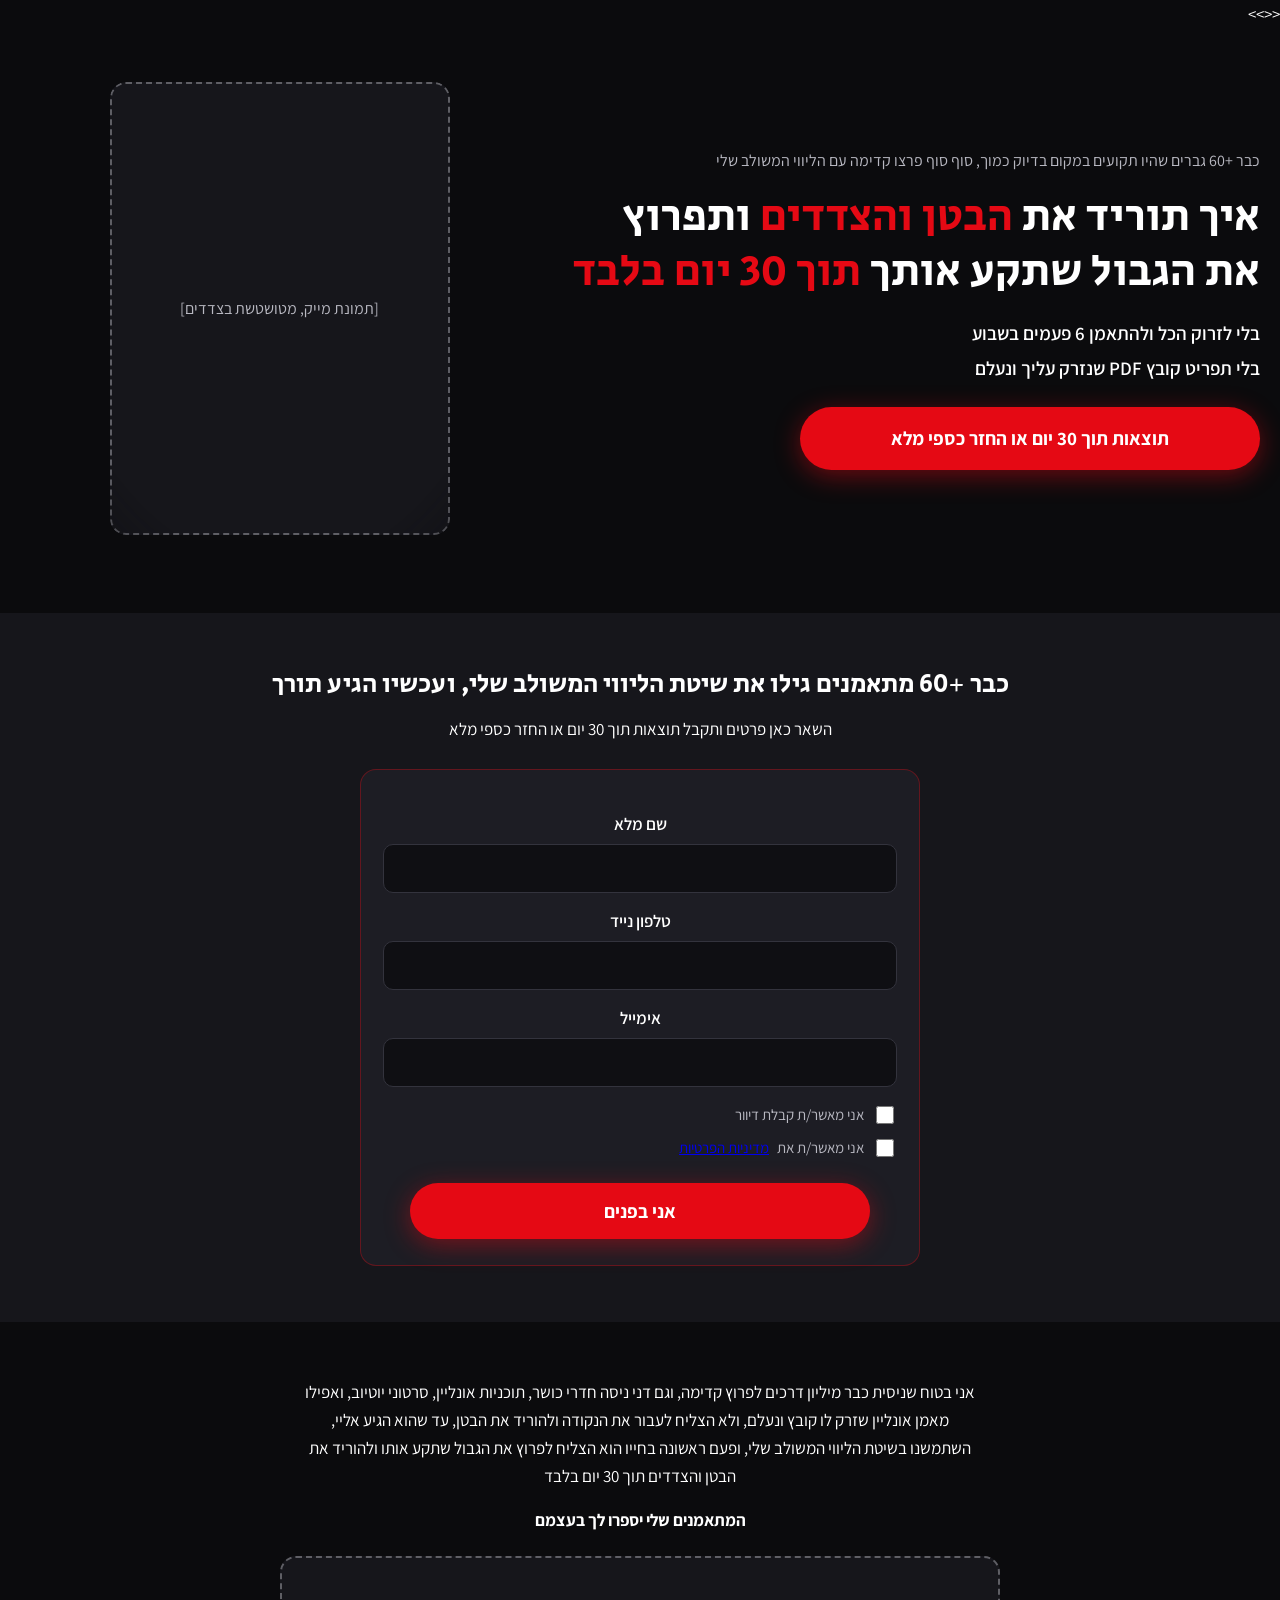
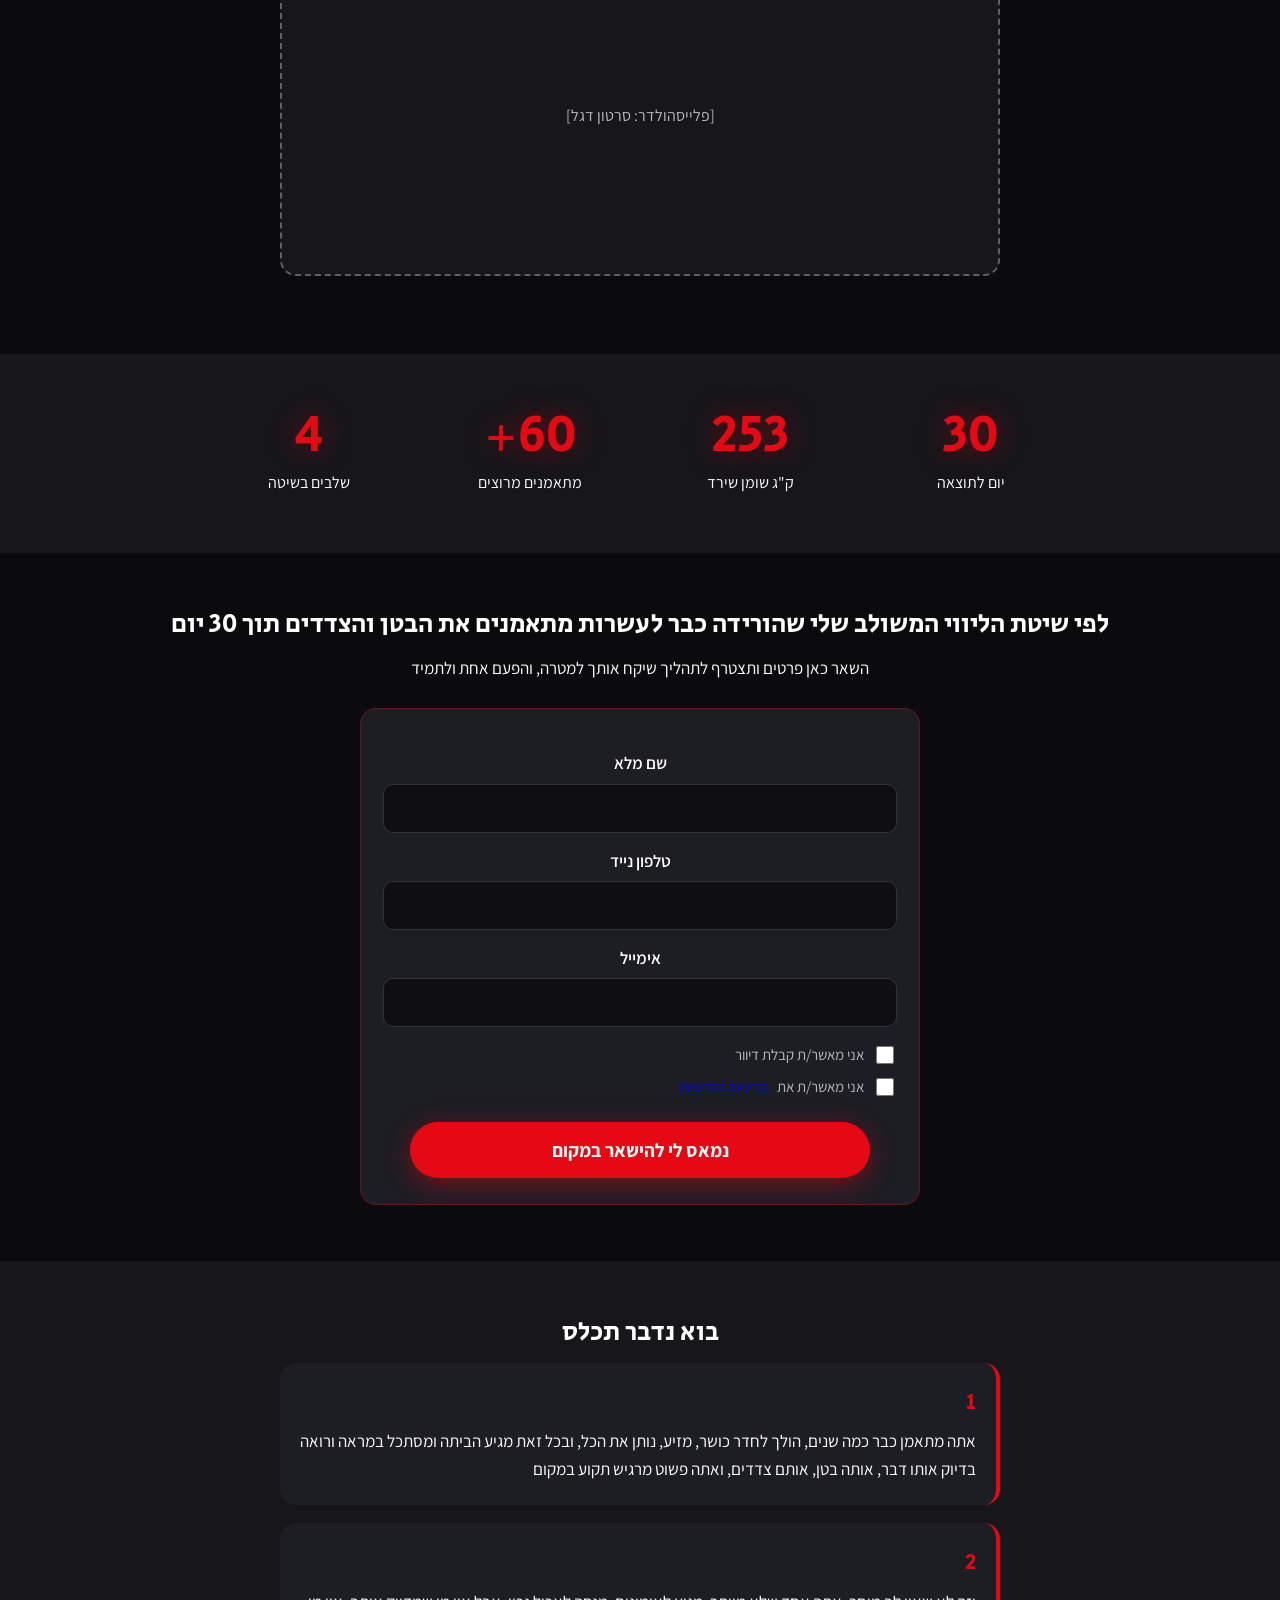
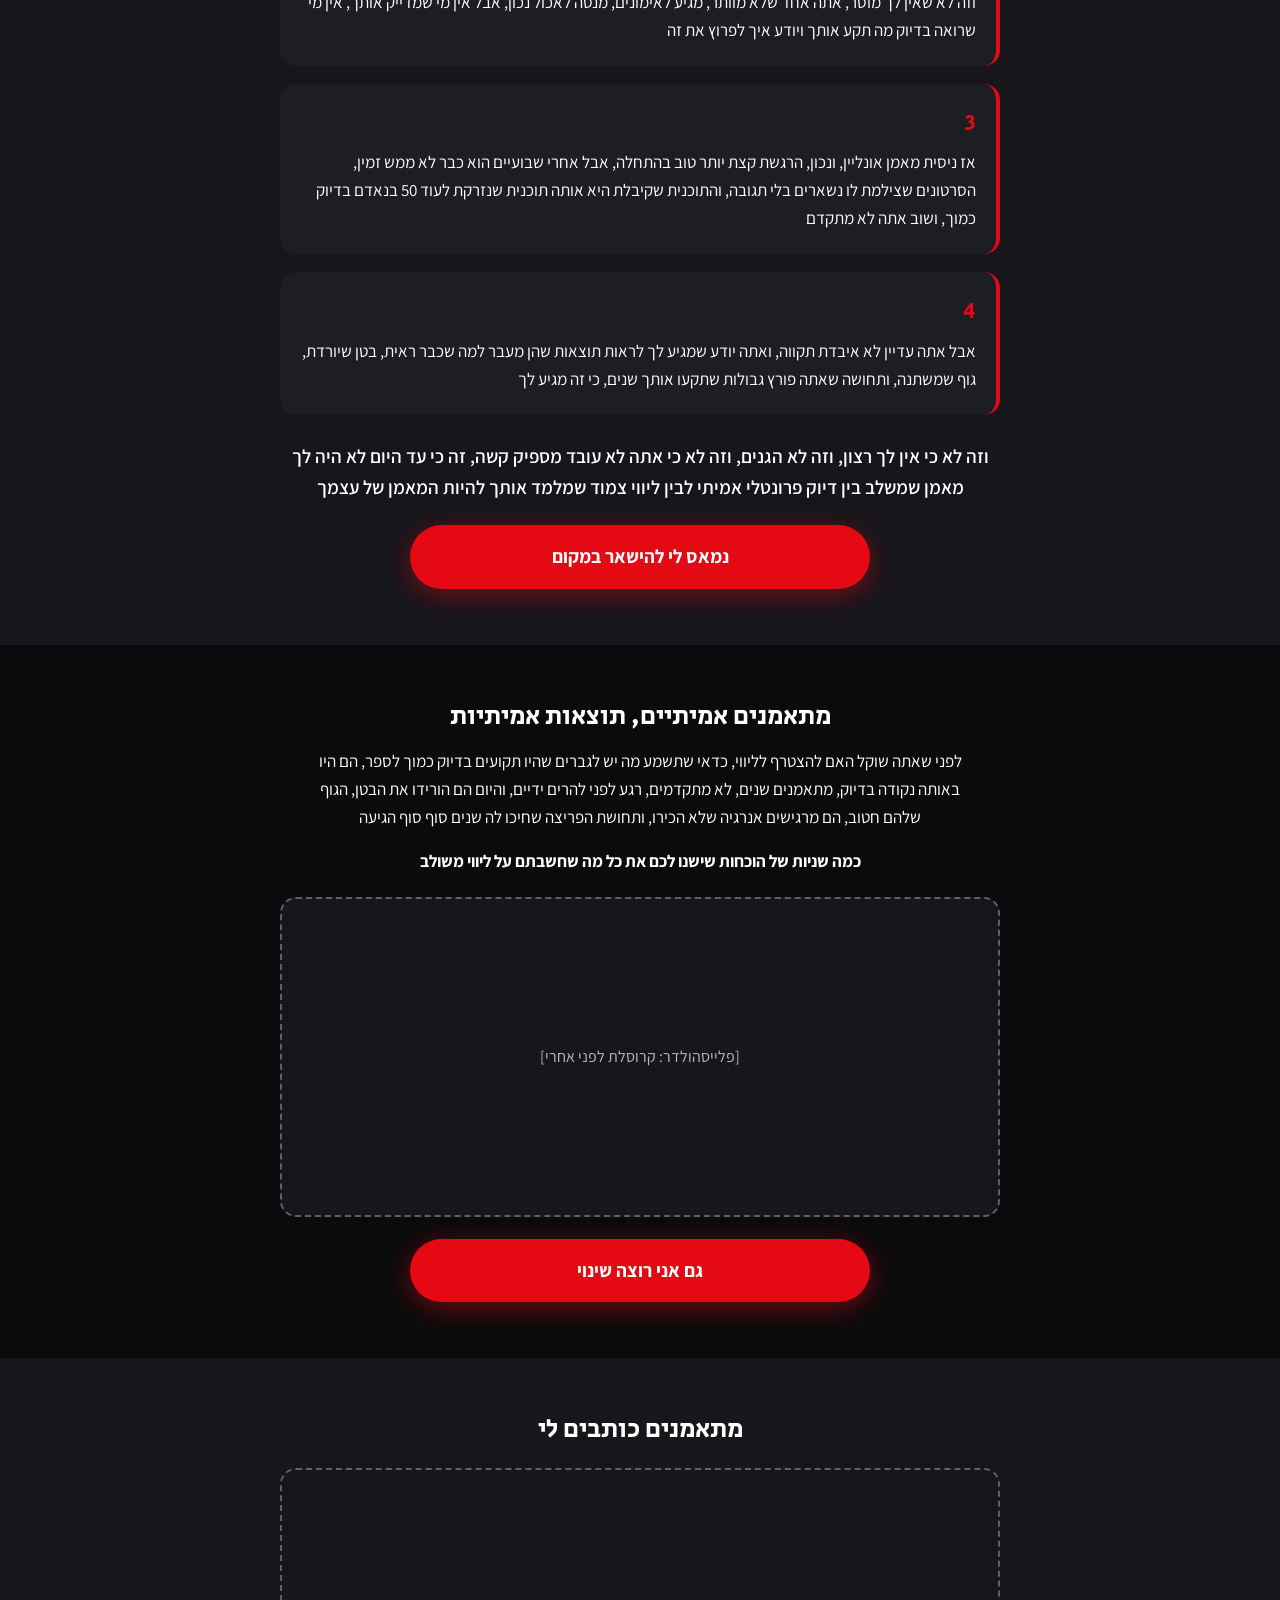
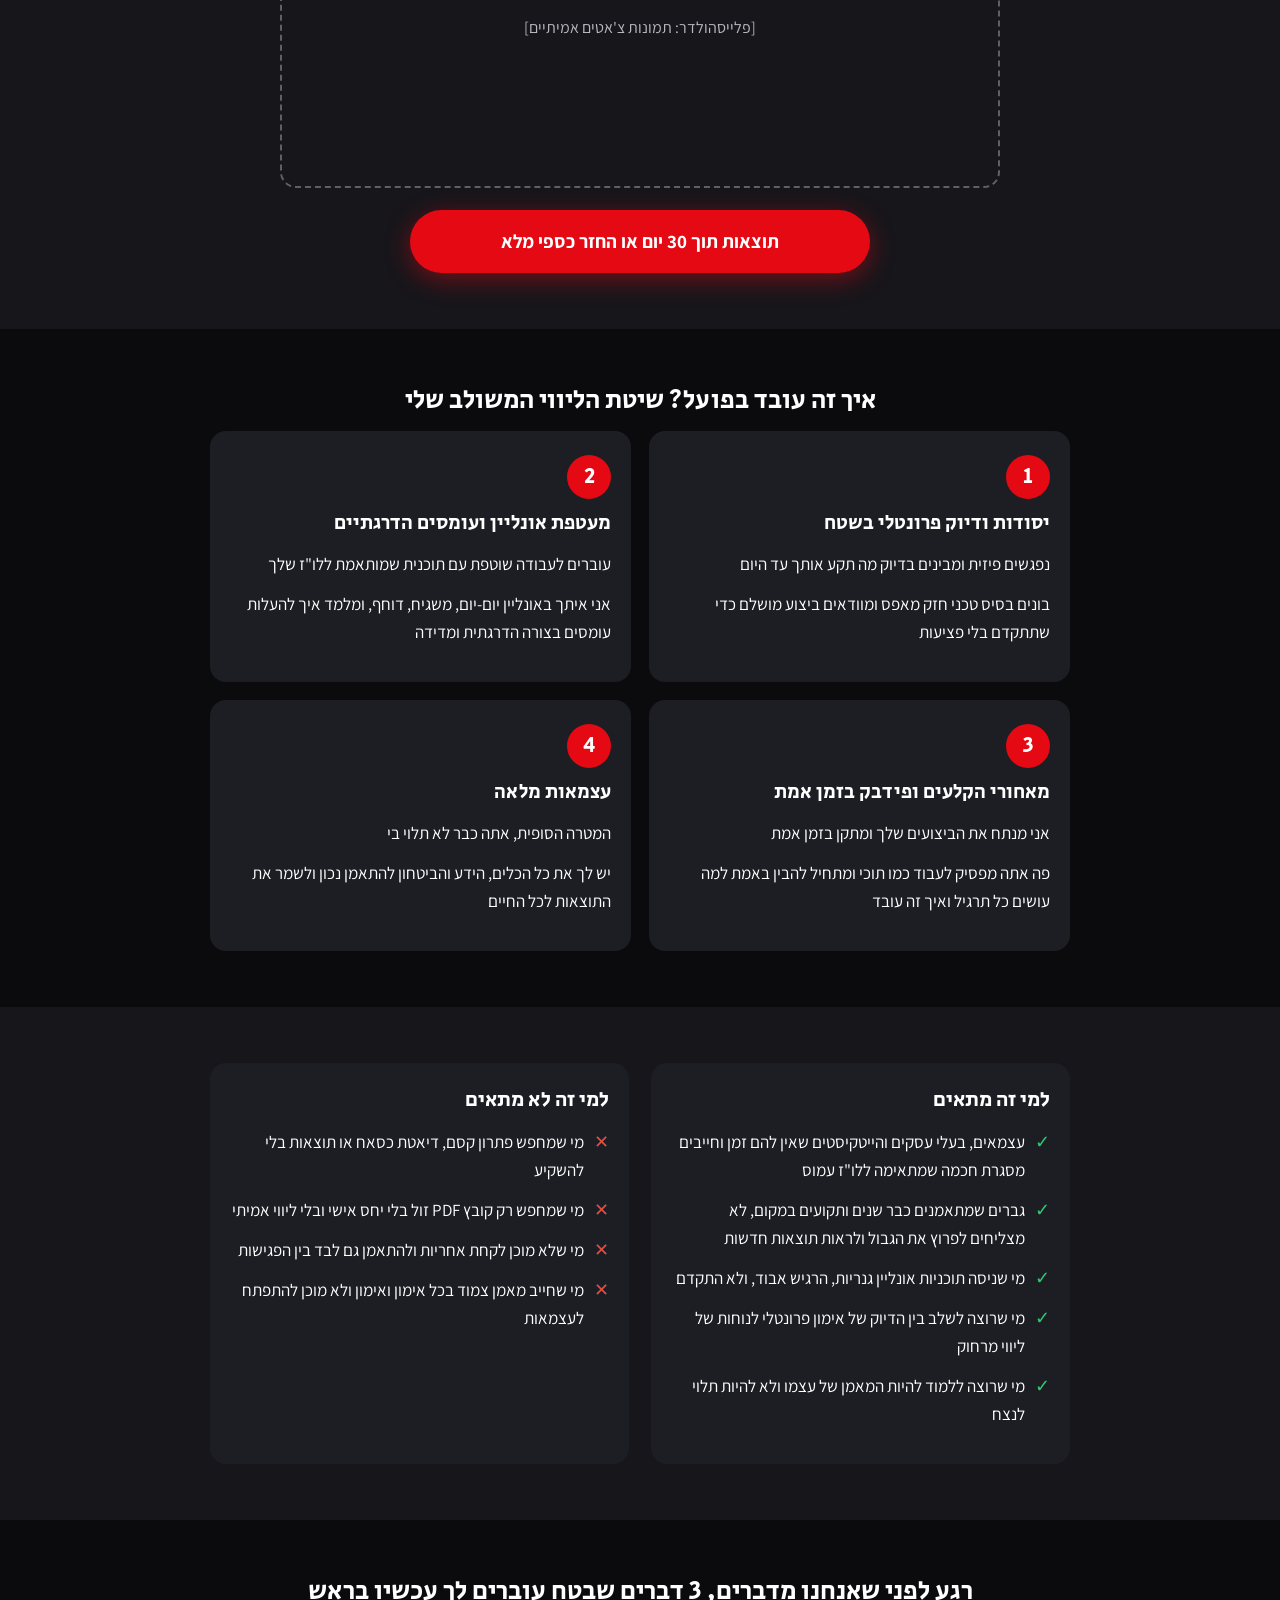
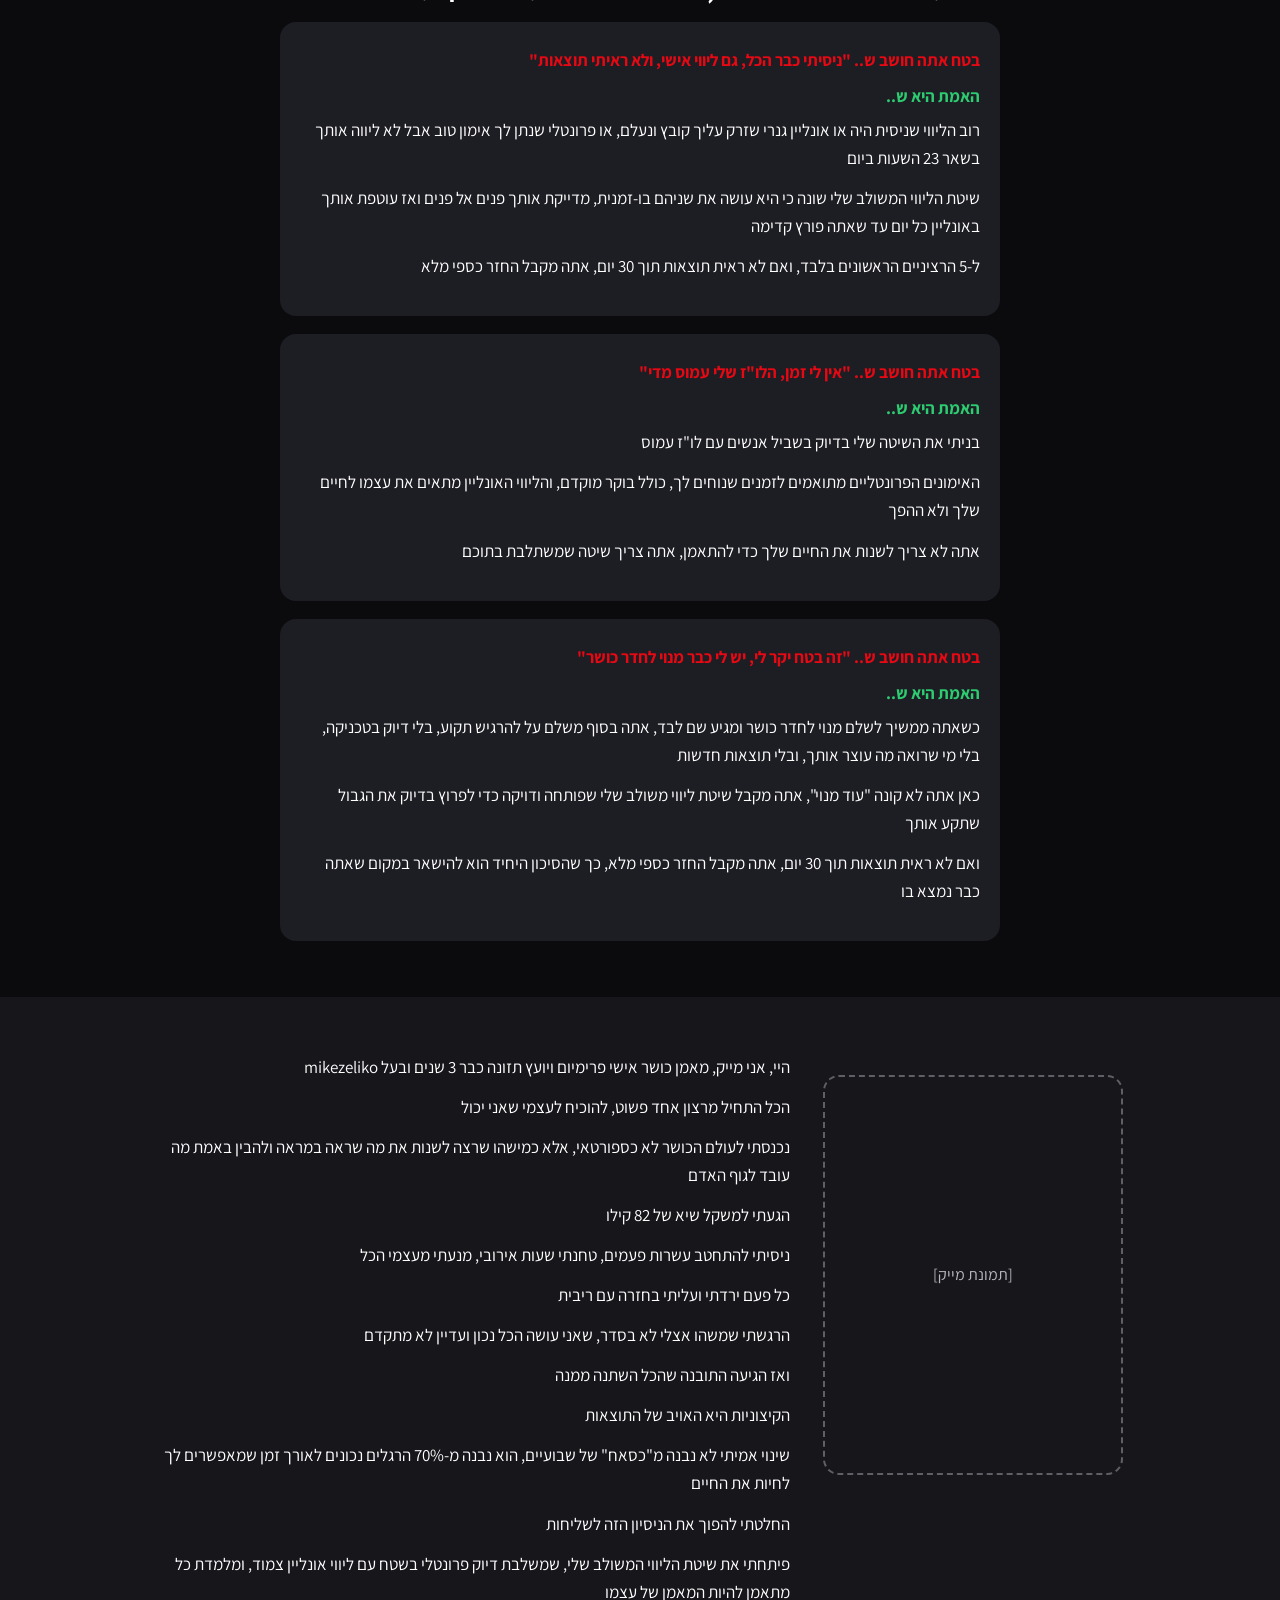
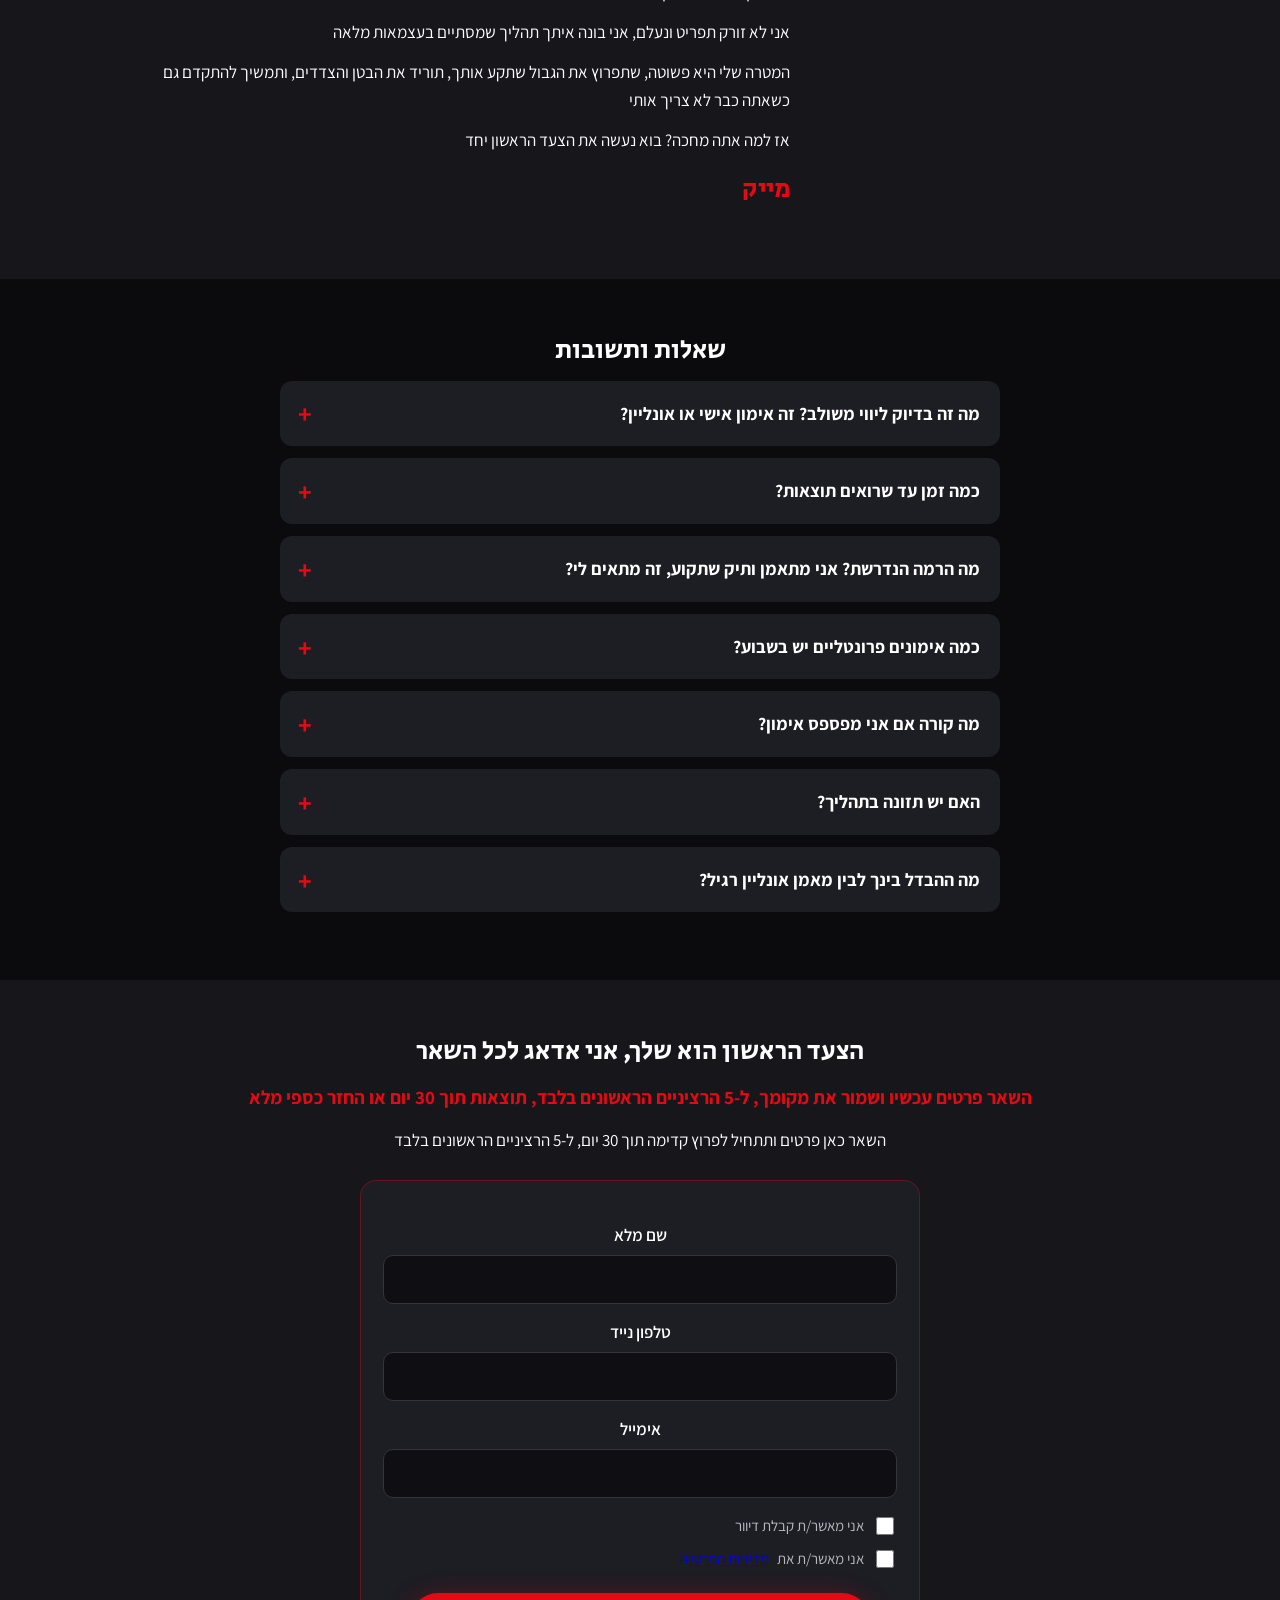
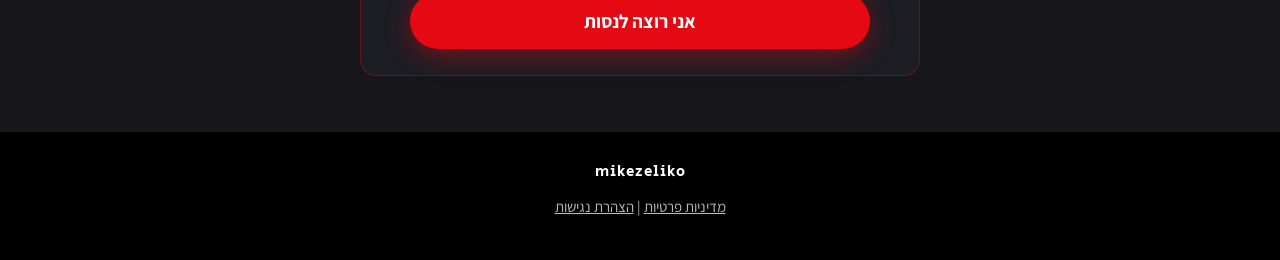
==== mike_zelikovich/index.html @ 7e0527a0 "bot: build mike_zelikovich index.html" ====
<<<INDEX>>>
<!DOCTYPE html>
<html lang="he" dir="rtl">
<head>
<meta charset="UTF-8">
<meta name="viewport" content="width=device-width, initial-scale=1">
<title>מייק זליקוביץ׳ | פורצים את הגבול תוך 30 יום</title>
<meta name="description" content="שיטת הליווי המשולב של מייק: דיוק פרונטלי בשטח עם ליווי אונליין צמוד, תוצאות תוך 30 יום">
<link rel="preconnect" href="https://fonts.googleapis.com">
<link rel="preconnect" href="https://fonts.gstatic.com" crossorigin>
<link href="https://fonts.googleapis.com/css2?family=Assistant:wght@400;600;700&family=Secular+One&display=swap" rel="stylesheet">
<link rel="stylesheet" href="../assets/style.css">
<style>
:root {
--brand: #E50914;
--bg: #0B0B0D;
--panel: #16161B;
--panel-2: #1D1D24;
--text: #FFFFFF;
--muted: #B9B9C2;
}
</style>
<script>
window.LEAD_WEBHOOK_URL = "";
window.TRAINER_SLUG = "mike_zelikovich";
</script>
</head>
<body>
<a class="skip-link" href="#main">דילוג לתוכן</a>
<main id="main">

<!-- ============ סקשיין 1: הירו ============ -->
<section class="hero">
<div class="inner">
<div class="media-slot hero-photo" role="img" aria-label="תמונת מייק">[תמונת מייק, מטושטשת בצדדים]</div>
<div class="hero-text">
<p class="hero-eyebrow">כבר +60 גברים שהיו תקועים במקום בדיוק כמוך, סוף סוף פרצו קדימה עם הליווי המשולב שלי</p>
<h1 class="hero-promise">איך תוריד את <span class="accent">הבטן והצדדים</span> ותפרוץ את הגבול שתקע אותך <span class="accent">תוך 30 יום בלבד</span></h1>
<div class="hero-no-list">
<div>בלי לזרוק הכל ולהתאמן 6 פעמים בשבוע</div>
<div>בלי תפריט קובץ PDF שנזרק עליך ונעלם</div>
</div>
<a class="cta" href="#form-1">תוצאות תוך 30 יום או החזר כספי מלא</a>
</div>
</div>
</section>

<!-- ============ סקשיין 2: טופס ראשון ============ -->
<section class="section tint" id="form-1">
<div class="inner center">
<h2>כבר +60 מתאמנים גילו את שיטת הליווי המשולב שלי, ועכשיו הגיע תורך</h2>
<p>השאר כאן פרטים ותקבל תוצאות תוך 30 יום או החזר כספי מלא</p>
<form class="lead-form" data-form-id="top" novalidate>
<label for="f1-name">שם מלא</label>
<input id="f1-name" name="fullname" type="text" autocomplete="name" required>
<label for="f1-phone">טלפון נייד</label>
<input id="f1-phone" name="phone" type="tel" autocomplete="tel" required>
<label for="f1-email">אימייל</label>
<input id="f1-email" name="email" type="email" autocomplete="email" required>
<div class="checks">
<label><input type="checkbox" name="mailing" required> אני מאשר/ת קבלת דיוור</label>
<label><input type="checkbox" name="privacy" required> אני מאשר/ת את <a href="./privacy.html">מדיניות הפרטיות</a></label>
</div>
<button class="cta" type="submit">אני בפנים</button>
</form>
</div>
</section>

<!-- ============ סקשיין 3: פסקת סקרנות + סרטון דגל ============ -->
<section class="section">
<div class="inner center">
<p style="max-width:680px;margin:0 auto;">אני בטוח שניסית כבר מיליון דרכים לפרוץ קדימה, וגם דני ניסה חדרי כושר, תוכניות אונליין, סרטוני יוטיוב, ואפילו מאמן אונליין שזרק לו קובץ ונעלם, ולא הצליח לעבור את הנקודה ולהוריד את הבטן, עד שהוא הגיע אליי, השתמשנו בשיטת הליווי המשולב שלי, ופעם ראשונה בחייו הוא הצליח לפרוץ את הגבול שתקע אותו ולהוריד את הבטן והצדדים תוך 30 יום בלבד</p>
<p style="font-weight:700;margin-top:16px;">המתאמנים שלי יספרו לך בעצמם</p>
<div class="media-slot tall">[פלייסהולדר: סרטון דגל]</div>
</div>
</section>

<!-- ============ סקשיין 4: מספרים עולים ============ -->
<section class="section tint">
<div class="inner">
<div class="counters">
<div class="counter"><span class="num" data-target="30">0</span><span class="label">יום לתוצאה</span></div>
<div class="counter"><span class="num" data-target="253">0</span><span class="label">ק"ג שומן שירד</span></div>
<div class="counter"><span class="num" data-target="60" data-suffix="+">0</span><span class="label">מתאמנים מרוצים</span></div>
<div class="counter"><span class="num" data-target="4">0</span><span class="label">שלבים בשיטה</span></div>
</div>
</div>
</section>

<!-- ============ סקשיין 5: טופס שני ============ -->
<section class="section" id="form-2">
<div class="inner center">
<h2>לפי שיטת הליווי המשולב שלי שהורידה כבר לעשרות מתאמנים את הבטן והצדדים תוך 30 יום</h2>
<p>השאר כאן פרטים ותצטרף לתהליך שיקח אותך למטרה, והפעם אחת ולתמיד</p>
<form class="lead-form" data-form-id="middle" novalidate>
<label for="f2-name">שם מלא</label>
<input id="f2-name" name="fullname" type="text" autocomplete="name" required>
<label for="f2-phone">טלפון נייד</label>
<input id="f2-phone" name="phone" type="tel" autocomplete="tel" required>
<label for="f2-email">אימייל</label>
<input id="f2-email" name="email" type="email" autocomplete="email" required>
<div class="checks">
<label><input type="checkbox" name="mailing" required> אני מאשר/ת קבלת דיוור</label>
<label><input type="checkbox" name="privacy" required> אני מאשר/ת את <a href="./privacy.html">מדיניות הפרטיות</a></label>
</div>
<button class="cta" type="submit">נמאס לי להישאר במקום</button>
</form>
</div>
</section>

<!-- ============ סקשיין 6: מסע הכאב ============ -->
<section class="section tint">
<div class="inner">
<h2 class="center">בוא נדבר תכלס</h2>
<div class="frames">
<div class="frame"><span class="n">1</span>אתה מתאמן כבר כמה שנים, הולך לחדר כושר, מזיע, נותן את הכל, ובכל זאת מגיע הביתה ומסתכל במראה ורואה בדיוק אותו דבר, אותה בטן, אותם צדדים, ואתה פשוט מרגיש תקוע במקום</div>
<div class="frame"><span class="n">2</span>וזה לא שאין לך מוסר, אתה אחד שלא מוותר, מגיע לאימונים, מנסה לאכול נכון, אבל אין מי שמדייק אותך, אין מי שרואה בדיוק מה תקע אותך ויודע איך לפרוץ את זה</div>
<div class="frame"><span class="n">3</span>אז ניסית מאמן אונליין, ונכון, הרגשת קצת יותר טוב בהתחלה, אבל אחרי שבועיים הוא כבר לא ממש זמין, הסרטונים שצילמת לו נשארים בלי תגובה, והתוכנית שקיבלת היא אותה תוכנית שנזרקת לעוד 50 בנאדם בדיוק כמוך, ושוב אתה לא מתקדם</div>
<div class="frame"><span class="n">4</span>אבל אתה עדיין לא איבדת תקווה, ואתה יודע שמגיע לך לראות תוצאות שהן מעבר למה שכבר ראית, בטן שיורדת, גוף שמשתנה, ותחושה שאתה פורץ גבולות שתקעו אותך שנים, כי זה מגיע לך</div>
</div>
<p class="guilt-free">וזה לא כי אין לך רצון, וזה לא הגנים, וזה לא כי אתה לא עובד מספיק קשה, זה כי עד היום לא היה לך מאמן שמשלב בין דיוק פרונטלי אמיתי לבין ליווי צמוד שמלמד אותך להיות המאמן של עצמך</p>
<a class="cta" href="#form-2">נמאס לי להישאר במקום</a>
</div>
</section>

<!-- ============ סקשיין 7: תוצאות אמיתיות + קרוסלת לפני אחרי ============ -->
<section class="section">
<div class="inner center">
<h2>מתאמנים אמיתיים, תוצאות אמיתיות</h2>
<p style="max-width:680px;margin:0 auto;">לפני שאתה שוקל האם להצטרף לליווי, כדאי שתשמע מה יש לגברים שהיו תקועים בדיוק כמוך לספר, הם היו באותה נקודה בדיוק, מתאמנים שנים, לא מתקדמים, רגע לפני להרים ידיים, והיום הם הורידו את הבטן, הגוף שלהם חטוב, הם מרגישים אנרגיה שלא הכירו, ותחושת הפריצה שחיכו לה שנים סוף סוף הגיעה</p>
<p style="font-weight:700;margin-top:16px;">כמה שניות של הוכחות שישנו לכם את כל מה שחשבתם על ליווי משולב</p>
<div class="media-slot tall">[פלייסהולדר: קרוסלת לפני אחרי]</div>
<a class="cta" href="#form-2">גם אני רוצה שינוי</a>
</div>
</section>

<!-- ============ סקשיין 8: צילומי מסך מצ'אטים ============ -->
<section class="section tint">
<div class="inner center">
<h2>מתאמנים כותבים לי</h2>
<div class="media-slot tall">[פלייסהולדר: תמונות צ'אטים אמיתיים]</div>
<a class="cta" href="#form-3">תוצאות תוך 30 יום או החזר כספי מלא</a>
</div>
</section>

<!-- ============ סקשיין 9: איך עובדת השיטה ============ -->
<section class="section">
<div class="inner">
<h2 class="center">איך זה עובד בפועל? שיטת הליווי המשולב שלי</h2>
<div class="steps">
<div class="step"><span class="n">1</span><h3>יסודות ודיוק פרונטלי בשטח</h3><p>נפגשים פיזית ומבינים בדיוק מה תקע אותך עד היום</p><p>בונים בסיס טכני חזק מאפס ומוודאים ביצוע מושלם כדי שתתקדם בלי פציעות</p></div>
<div class="step"><span class="n">2</span><h3>מעטפת אונליין ועומסים הדרגתיים</h3><p>עוברים לעבודה שוטפת עם תוכנית שמותאמת ללו"ז שלך</p><p>אני איתך באונליין יום-יום, משגיח, דוחף, ומלמד איך להעלות עומסים בצורה הדרגתית ומדידה</p></div>
<div class="step"><span class="n">3</span><h3>מאחורי הקלעים ופידבק בזמן אמת</h3><p>אני מנתח את הביצועים שלך ומתקן בזמן אמת</p><p>פה אתה מפסיק לעבוד כמו תוכי ומתחיל להבין באמת למה עושים כל תרגיל ואיך זה עובד</p></div>
<div class="step"><span class="n">4</span><h3>עצמאות מלאה</h3><p>המטרה הסופית, אתה כבר לא תלוי בי</p><p>יש לך את כל הכלים, הידע והביטחון להתאמן נכון ולשמר את התוצאות לכל החיים</p></div>
</div>
</div>
</section>

<!-- ============ סקשיין 10: למי זה מתאים ולמי לא ============ -->
<section class="section tint">
<div class="inner">
<div class="fit">
<div class="fit-col fit-yes">
<h3>למי זה מתאים</h3>
<ul>
<li><span class="mark">✓</span>עצמאים, בעלי עסקים והייטקיסטים שאין להם זמן וחייבים מסגרת חכמה שמתאימה ללו"ז עמוס</li>
<li><span class="mark">✓</span>גברים שמתאמנים כבר שנים ותקועים במקום, לא מצליחים לפרוץ את הגבול ולראות תוצאות חדשות</li>
<li><span class="mark">✓</span>מי שניסה תוכניות אונליין גנריות, הרגיש אבוד, ולא התקדם</li>
<li><span class="mark">✓</span>מי שרוצה לשלב בין הדיוק של אימון פרונטלי לנוחות של ליווי מרחוק</li>
<li><span class="mark">✓</span>מי שרוצה ללמוד להיות המאמן של עצמו ולא להיות תלוי לנצח</li>
</ul>
</div>
<div class="fit-col fit-no">
<h3>למי זה לא מתאים</h3>
<ul>
<li><span class="mark">✕</span>מי שמחפש פתרון קסם, דיאטת כסאח או תוצאות בלי להשקיע</li>
<li><span class="mark">✕</span>מי שמחפש רק קובץ PDF זול בלי יחס אישי ובלי ליווי אמיתי</li>
<li><span class="mark">✕</span>מי שלא מוכן לקחת אחריות ולהתאמן גם לבד בין הפגישות</li>
<li><span class="mark">✕</span>מי שחייב מאמן צמוד בכל אימון ואימון ולא מוכן להתפתח לעצמאות</li>
</ul>
</div>
</div>
</div>
</section>

<!-- ============ סקשיין 11: פתרון התנגדויות ============ -->
<section class="section">
<div class="inner">
<h2 class="center">רגע לפני שאנחנו מדברים, 3 דברים שבטח עוברים לך עכשיו בראש</h2>
<div class="objections">
<div class="objection">
<p class="think">בטח אתה חושב ש.. "ניסיתי כבר הכל, גם ליווי אישי, ולא ראיתי תוצאות"</p>
<p class="truth-label">האמת היא ש..</p>
<p>רוב הליווי שניסית היה או אונליין גנרי שזרק עליך קובץ ונעלם, או פרונטלי שנתן לך אימון טוב אבל לא ליווה אותך בשאר 23 השעות ביום</p>
<p>שיטת הליווי המשולב שלי שונה כי היא עושה את שניהם בו-זמנית, מדייקת אותך פנים אל פנים ואז עוטפת אותך באונליין כל יום עד שאתה פורץ קדימה</p>
<p>ל-5 הרציניים הראשונים בלבד, ואם לא ראית תוצאות תוך 30 יום, אתה מקבל החזר כספי מלא</p>
</div>
<div class="objection">
<p class="think">בטח אתה חושב ש.. "אין לי זמן, הלו"ז שלי עמוס מדי"</p>
<p class="truth-label">האמת היא ש..</p>
<p>בניתי את השיטה שלי בדיוק בשביל אנשים עם לו"ז עמוס</p>
<p>האימונים הפרונטליים מתואמים לזמנים שנוחים לך, כולל בוקר מוקדם, והליווי האונליין מתאים את עצמו לחיים שלך ולא ההפך</p>
<p>אתה לא צריך לשנות את החיים שלך כדי להתאמן, אתה צריך שיטה שמשתלבת בתוכם</p>
</div>
<div class="objection">
<p class="think">בטח אתה חושב ש.. "זה בטח יקר לי, יש לי כבר מנוי לחדר כושר"</p>
<p class="truth-label">האמת היא ש..</p>
<p>כשאתה ממשיך לשלם מנוי לחדר כושר ומגיע שם לבד, אתה בסוף משלם על להרגיש תקוע, בלי דיוק בטכניקה, בלי מי שרואה מה עוצר אותך, ובלי תוצאות חדשות</p>
<p>כאן אתה לא קונה "עוד מנוי", אתה מקבל שיטת ליווי משולב שלי שפותחה ודויקה כדי לפרוץ בדיוק את הגבול שתקע אותך</p>
<p>ואם לא ראית תוצאות תוך 30 יום, אתה מקבל החזר כספי מלא, כך שהסיכון היחיד הוא להישאר במקום שאתה כבר נמצא בו</p>
</div>
</div>
</div>
</section>

<!-- ============ סקשיין 12: מכתב אישי מהמאמן ============ -->
<section class="section tint letter">
<div class="inner">
<div class="media-slot letter-photo" role="img" aria-label="תמונת מייק">[תמונת מייק]</div>
<div class="letter-text">
<p>היי, אני מייק, מאמן כושר אישי פרימיום ויועץ תזונה כבר 3 שנים ובעל mikezeliko</p>
<p>הכל התחיל מרצון אחד פשוט, להוכיח לעצמי שאני יכול</p>
<p>נכנסתי לעולם הכושר לא כספורטאי, אלא כמישהו שרצה לשנות את מה שראה במראה ולהבין באמת מה עובד לגוף האדם</p>
<p>הגעתי למשקל שיא של 82 קילו</p>
<p>ניסיתי להתחטב עשרות פעמים, טחנתי שעות אירובי, מנעתי מעצמי הכל</p>
<p>כל פעם ירדתי ועליתי בחזרה עם ריבית</p>
<p>הרגשתי שמשהו אצלי לא בסדר, שאני עושה הכל נכון ועדיין לא מתקדם</p>
<p>ואז הגיעה התובנה שהכל השתנה ממנה</p>
<p>הקיצוניות היא האויב של התוצאות</p>
<p>שינוי אמיתי לא נבנה מ"כסאח" של שבועיים, הוא נבנה מ-70% הרגלים נכונים לאורך זמן שמאפשרים לך לחיות את החיים</p>
<p>החלטתי להפוך את הניסיון הזה לשליחות</p>
<p>פיתחתי את שיטת הליווי המשולב שלי, שמשלבת דיוק פרונטלי בשטח עם ליווי אונליין צמוד, ומלמדת כל מתאמן להיות המאמן של עצמו</p>
<p>אני לא זורק תפריט ונעלם, אני בונה איתך תהליך שמסתיים בעצמאות מלאה</p>
<p>המטרה שלי היא פשוטה, שתפרוץ את הגבול שתקע אותך, תוריד את הבטן והצדדים, ותמשיך להתקדם גם כשאתה כבר לא צריך אותי</p>
<p>אז למה אתה מחכה? בוא נעשה את הצעד הראשון יחד</p>
<p class="letter-sig">מייק</p>
</div>
</div>
</section>

<!-- ============ סקשיין 13: שאלות ותשובות ============ -->
<section class="section">
<div class="inner">
<h2 class="center">שאלות ותשובות</h2>
<div class="faq">
<details>
<summary>מה זה בדיוק ליווי משולב? זה אימון אישי או אונליין?</summary>
<div class="answer"><p>גם וגם, וזה בדיוק הנקודה</p><p>בשלב הראשון אנחנו נפגשים פיזית כדי לבנות בסיס טכני חזק ולהבין בדיוק מה תקע אותך עד היום</p><p>אחר כך עוברים לעבודה שוטפת עם ליווי אונליין צמוד שמתאים את עצמו ללו"ז שלך</p><p>אתה מקבל את הדיוק של אימון אישי ואת הגמישות של ליווי מרחוק, יחד</p></div>
</details>
<details>
<summary>כמה זמן עד שרואים תוצאות?</summary>
<div class="answer"><p>המתאמנים שלי מתחילים לראות תוצאות תוך 30 יום</p><p>זו לא הבטחה שיווקית, זה מה שקורה כשיש שיטה מדויקת, ליווי צמוד ותוכנית שמותאמת אישית</p><p>ואם לא ראית תוצאות תוך 30 יום, אתה מקבל החזר כספי מלא</p></div>
</details>
<details>
<summary>מה הרמה הנדרשת? אני מתאמן ותיק שתקוע, זה מתאים לי?</summary>
<div class="answer"><p>בדיוק בשבילך בניתי את השיטה</p><p>מתאמן ותיק שתקוע במקום צריך עיניים מקצועיות שיזהו מה עוצר אותו, ותוכנית שתפרוץ את הפלטו</p><p>אני מתחיל מהבנת הנקודה שבה אתה נמצא ובונה משם קדימה</p></div>
</details>
<details>
<summary>כמה אימונים פרונטליים יש בשבוע?</summary>
<div class="answer"><p>זה תלוי בתוכנית שנבנה יחד לפי הלו"ז שלך</p><p>אני מתאים את הכל לחיים שלך ולא ההפך</p><p>המטרה היא שיטה שאפשר לשמר לאורך זמן, לא כסאח של שבועיים שקורס</p></div>
</details>
<details>
<summary>מה קורה אם אני מפספס אימון?</summary>
<div class="answer"><p>החיים קורים, ואני מבין את זה</p><p>הליווי האונליין שלי גמיש ומתאים את עצמו</p><p>אם פספסת אימון, אנחנו מסתדרים, מתאמים מחדש ומתקדמים</p><p>מה שחשוב הוא ההתמדה לאורך זמן, לא השלמות</p></div>
</details>
<details>
<summary>האם יש תזונה בתהליך?</summary>
<div class="answer"><p>כן, חלק מהותי מהשיטה שלי הוא תזונה גמישה שלא מרעיבה אותך ולא גורמת לך לחיות על חסות</p><p>אני מתאים את התזונה לחיים שלך, לא לתיאוריה</p><p>המטרה היא שתוכל לאכול נכון גם כשאין לי עין עליך</p></div>
</details>
<details>
<summary>מה ההבדל בינך לבין מאמן אונליין רגיל?</summary>
<div class="answer"><p>מאמן אונליין רגיל זורק עליך קובץ תפריט ותוכנית אימונים ונעלם</p><p>אני נפגש איתך פנים אל פנים, מדייק את הטכניקה שלך, ואז ממשיך ללוות אותך באונליין כל יום</p><p>אני מנתח את הביצועים שלך, מתקן בזמן אמת, ומלמד אותך להבין למה עושים כל תרגיל</p><p>המטרה שלי היא שתהיה עצמאי לחלוטין, לא תלוי בי לנצח</p></div>
</details>
</div>
</div>
</section>

<!-- ============ סקשיין 14: טופס סגירה עם דחיפות ============ -->
<section class="section tint" id="form-3">
<div class="inner center">
<h2>הצעד הראשון הוא שלך, אני אדאג לכל השאר</h2>
<p class="urgency">השאר פרטים עכשיו ושמור את מקומך, ל-5 הרציניים הראשונים בלבד, תוצאות תוך 30 יום או החזר כספי מלא</p>
<p>השאר כאן פרטים ותתחיל לפרוץ קדימה תוך 30 יום, ל-5 הרציניים הראשונים בלבד</p>
<form class="lead-form" data-form-id="closing" novalidate>
<label for="f3-name">שם מלא</label>
<input id="f3-name" name="fullname" type="text" autocomplete="name" required>
<label for="f3-phone">טלפון נייד</label>
<input id="f3-phone" name="phone" type="tel" autocomplete="tel" required>
<label for="f3-email">אימייל</label>
<input id="f3-email" name="email" type="email" autocomplete="email" required>
<div class="checks">
<label><input type="checkbox" name="mailing" required> אני מאשר/ת קבלת דיוור</label>
<label><input type="checkbox" name="privacy" required> אני מאשר/ת את <a href="./privacy.html">מדיניות הפרטיות</a></label>
</div>
<button class="cta" type="submit">אני רוצה לנסות</button>
</form>
</div>
</section>

<!-- ============ סקשיין 15: פוטר ============ -->
<footer>
<div class="logo-slot">mikezeliko</div>
<p><a href="./privacy.html">מדיניות פרטיות</a> | <a href="./accessibility.html">הצהרת נגישות</a></p>
<!-- [תוסף נגישות מוטמע בדף - להוסיף סקריפט ספק בשלב ההשקה] -->
</footer>

</main>
<script src="../assets/app.js"></script>
</body>
</html>
---- assets/style.css ----
/* =====================================================
   NAKDIZ landing template - global stylesheet
   Brand colors are set per-page via :root variables:
   --brand, --bg, --panel, --text, --muted
   ===================================================== */

*, *::before, *::after { box-sizing: border-box; }

:root {
  --brand: #E50914;
  --bg: #0B0B0D;
  --panel: #16161B;
  --panel-2: #1D1D24;
  --text: #FFFFFF;
  --muted: #B9B9C2;
  --ok: #2ECC71;
  --no: #E74C3C;
  --radius: 16px;
  --maxw: 980px;
}

html { scroll-behavior: smooth; }

body {
  margin: 0;
  background: var(--bg);
  color: var(--text);
  font-family: 'Assistant', system-ui, sans-serif;
  font-size: 17px;
  line-height: 1.65;
  -webkit-font-smoothing: antialiased;
}

h1, h2, h3 { font-family: 'Secular One', 'Assistant', sans-serif; font-weight: 400; line-height: 1.25; margin: 0 0 14px; }
p { margin: 0 0 12px; }
.accent { color: var(--brand); }
.muted { color: var(--muted); }

.section { padding: 56px 20px; }
.section .inner { max-width: var(--maxw); margin: 0 auto; }
.section.tint { background: var(--panel); }
.center { text-align: center; }

/* ---------- CTA buttons ---------- */
.cta {
  display: block;
  width: 100%;
  max-width: 460px;
  margin: 22px auto 0;
  padding: 16px 28px;
  background: var(--brand);
  color: #fff;
  font-family: 'Assistant', sans-serif;
  font-weight: 700;
  font-size: 19px;
  text-align: center;
  text-decoration: none;
  border: none;
  border-radius: 999px;
  cursor: pointer;
  box-shadow: 0 6px 26px color-mix(in srgb, var(--brand) 45%, transparent);
  transition: transform .15s ease, box-shadow .15s ease;
}
.cta:hover { transform: translateY(-2px); box-shadow: 0 10px 32px color-mix(in srgb, var(--brand) 60%, transparent); }
.cta:focus-visible { outline: 3px solid #fff; outline-offset: 3px; }

/* ---------- Hero ---------- */
.hero { padding: 32px 20px 56px; }
.hero .inner { display: flex; flex-direction: column; gap: 26px; align-items: center; }
.hero-text { text-align: center; }
.hero-eyebrow { font-size: 16px; color: var(--muted); margin-bottom: 16px; }
.hero-promise { font-size: 32px; margin-bottom: 18px; }
.hero-no-list { font-size: 19px; font-weight: 600; }
.hero-no-list div { margin-bottom: 4px; }
.hero-photo {
  width: min(78vw, 340px);
  aspect-ratio: 3 / 4;
  border-radius: var(--radius);
  -webkit-mask-image: radial-gradient(120% 120% at 50% 40%, #000 55%, transparent 98%);
          mask-image: radial-gradient(120% 120% at 50% 40%, #000 55%, transparent 98%);
  object-fit: cover;
}

@media (min-width: 820px) {
  .hero .inner { flex-direction: row-reverse; justify-content: space-between; text-align: right; }
  .hero-text { text-align: right; max-width: 56%; }
  .hero-promise { font-size: 44px; }
  .hero .cta { margin-right: 0; }
}

/* ---------- Image / media placeholders ---------- */
.media-slot {
  display: flex; align-items: center; justify-content: center;
  min-height: 220px;
  border: 2px dashed color-mix(in srgb, var(--muted) 45%, transparent);
  border-radius: var(--radius);
  color: var(--muted);
  font-size: 16px;
  background: var(--panel);
  margin: 22px auto;
  max-width: 720px;
  text-align: center;
  padding: 20px;
}
.media-slot.tall { min-height: 320px; }

/* ---------- Forms ---------- */
.lead-form {
  background: var(--panel-2);
  border: 1px solid color-mix(in srgb, var(--brand) 35%, transparent);
  border-radius: var(--radius);
  padding: 26px 22px;
  max-width: 560px;
  margin: 26px auto 0;
}
.lead-form label { display: block; font-weight: 600; margin: 14px 0 6px; }
.lead-form input[type="text"],
.lead-form input[type="tel"],
.lead-form input[type="email"] {
  width: 100%;
  padding: 13px 14px;
  border-radius: 10px;
  border: 1px solid #33333d;
  background: #0F0F13;
  color: var(--text);
  font-family: inherit;
  font-size: 16px;
}
.lead-form input:focus-visible { outline: 2px solid var(--brand); outline-offset: 1px; }
.checks { margin-top: 16px; font-size: 15px; color: var(--muted); }
.checks label { display: flex; gap: 8px; align-items: flex-start; font-weight: 400; margin: 8px 0; cursor: pointer; }
.checks input { accent-color: var(--brand); width: 18px; height: 18px; margin-top: 3px; flex: none; }

/* ---------- Counters ---------- */
.counters { display: grid; grid-template-columns: repeat(2, 1fr); gap: 22px; max-width: 860px; margin: 0 auto; }
@media (min-width: 720px) { .counters { grid-template-columns: repeat(4, 1fr); } }
.counter { text-align: center; }
.counter .num {
  font-family: 'Secular One', sans-serif;
  font-size: 52px;
  color: var(--brand);
  line-height: 1;
  display: block;
  text-shadow: 0 0 30px color-mix(in srgb, var(--brand) 45%, transparent);
}
.counter .label { display: block; margin-top: 8px; font-size: 16px; color: var(--text); }

/* ---------- Pain journey frames ---------- */
.frames { display: grid; gap: 18px; max-width: 720px; margin: 0 auto; }
.frame {
  background: var(--panel-2);
  border-radius: var(--radius);
  padding: 22px 20px 22px;
  border-right: 4px solid var(--brand);
  position: relative;
}
.frame .n {
  font-family: 'Secular One', sans-serif;
  color: var(--brand);
  font-size: 22px;
  display: block;
  margin-bottom: 6px;
}
.guilt-free { max-width: 720px; margin: 26px auto 0; font-size: 19px; font-weight: 600; text-align: center; }

/* ---------- Method steps ---------- */
.steps { display: grid; gap: 18px; max-width: 860px; margin: 0 auto; }
@media (min-width: 820px) { .steps { grid-template-columns: repeat(2, 1fr); } }
.step { background: var(--panel-2); border-radius: var(--radius); padding: 24px 20px; }
.step .n {
  display: inline-flex; align-items: center; justify-content: center;
  width: 44px; height: 44px; border-radius: 50%;
  background: var(--brand); color: #fff;
  font-family: 'Secular One', sans-serif; font-size: 22px;
  margin-bottom: 12px;
}
.step h3 { font-size: 20px; }

/* ---------- Fit lists ---------- */
.fit { display: grid; gap: 22px; max-width: 860px; margin: 0 auto; }
@media (min-width: 820px) { .fit { grid-template-columns: 1fr 1fr; } }
.fit-col { background: var(--panel-2); border-radius: var(--radius); padding: 24px 20px; }
.fit-col h3 { font-size: 21px; }
.fit-col ul { list-style: none; padding: 0; margin: 0; }
.fit-col li { display: flex; gap: 10px; align-items: flex-start; margin: 12px 0; }
.fit-col .mark { flex: none; font-weight: 700; font-size: 18px; line-height: 1.5; }
.fit-yes .mark { color: var(--ok); }
.fit-no .mark { color: var(--no); }

/* ---------- Objections ---------- */
.objections { display: grid; gap: 18px; max-width: 720px; margin: 0 auto; }
.objection { background: var(--panel-2); border-radius: var(--radius); padding: 24px 20px; }
.objection .think { color: var(--brand); font-weight: 700; margin-bottom: 8px; }
.objection .truth-label { color: var(--ok); font-weight: 700; margin-bottom: 6px; }

/* ---------- Personal letter ---------- */
.letter .inner { display: flex; flex-direction: column; gap: 26px; align-items: center; }
.letter-photo {
  width: min(70vw, 300px);
  aspect-ratio: 3 / 4;
  border-radius: var(--radius);
  object-fit: cover;
}
.letter-text { max-width: 640px; }
.letter-sig { font-family: 'Secular One', sans-serif; font-size: 26px; color: var(--brand); margin-top: 14px; }
@media (min-width: 820px) {
  .letter .inner { flex-direction: row; align-items: flex-start; justify-content: space-between; }
}

/* ---------- FAQ accordion ---------- */
.faq { max-width: 720px; margin: 0 auto; }
.faq details {
  background: var(--panel-2);
  border-radius: 12px;
  margin-bottom: 12px;
  overflow: hidden;
}
.faq summary {
  cursor: pointer;
  padding: 18px 20px;
  font-weight: 700;
  font-size: 18px;
  list-style: none;
  position: relative;
  padding-left: 46px;
}
.faq summary::-webkit-details-marker { display: none; }
.faq summary::after {
  content: '+';
  position: absolute; left: 18px; top: 50%;
  transform: translateY(-50%);
  color: var(--brand);
  font-size: 26px; font-weight: 700;
  transition: transform .2s ease;
}
.faq details[open] summary::after { transform: translateY(-50%) rotate(45deg); }
.faq .answer { padding: 0 20px 18px; color: var(--muted); }
.faq summary:focus-visible { outline: 2px solid var(--brand); outline-offset: -2px; }

/* ---------- Urgency ---------- */
.urgency { color: var(--brand); font-weight: 700; font-size: 19px; }

/* ---------- Footer ---------- */
footer {
  background: #000;
  padding: 28px 20px;
  text-align: center;
  font-size: 15px;
  color: var(--muted);
}
footer a { color: var(--muted); text-decoration: underline; }
footer a:hover { color: var(--text); }
footer .logo-slot { margin-bottom: 10px; font-family: 'Secular One', sans-serif; color: var(--text); letter-spacing: 1px; }

/* ---------- Legal pages (privacy / accessibility) ---------- */
.legal { max-width: 720px; margin: 0 auto; padding: 48px 20px; }
.legal h1 { font-size: 30px; }
.legal h2 { font-size: 21px; margin-top: 28px; color: var(--brand); }

/* ---------- Thank-you page ---------- */
.thanks-hero { min-height: 55vh; display: flex; align-items: center; }
.expectation-box {
  background: var(--panel-2);
  border: 1px solid color-mix(in srgb, var(--brand) 35%, transparent);
  border-radius: var(--radius);
  padding: 24px 22px;
  max-width: 640px;
  margin: 26px auto;
}
.contact-ctas { display: flex; flex-direction: column; gap: 12px; max-width: 460px; margin: 0 auto; }
.contact-ctas .cta { margin: 0; }
.cta.secondary { background: transparent; border: 2px solid var(--brand); color: var(--text); box-shadow: none; }

/* ---------- Accessibility & motion ---------- */
.skip-link {
  position: absolute; right: 10px; top: -60px;
  background: var(--brand); color: #fff;
  padding: 10px 18px; border-radius: 8px; z-index: 100;
  transition: top .2s ease;
}
.skip-link:focus { top: 10px; }

@media (prefers-reduced-motion: reduce) {
  html { scroll-behavior: auto; }
  *, *::before, *::after { animation: none !important; transition: none !important; }
}
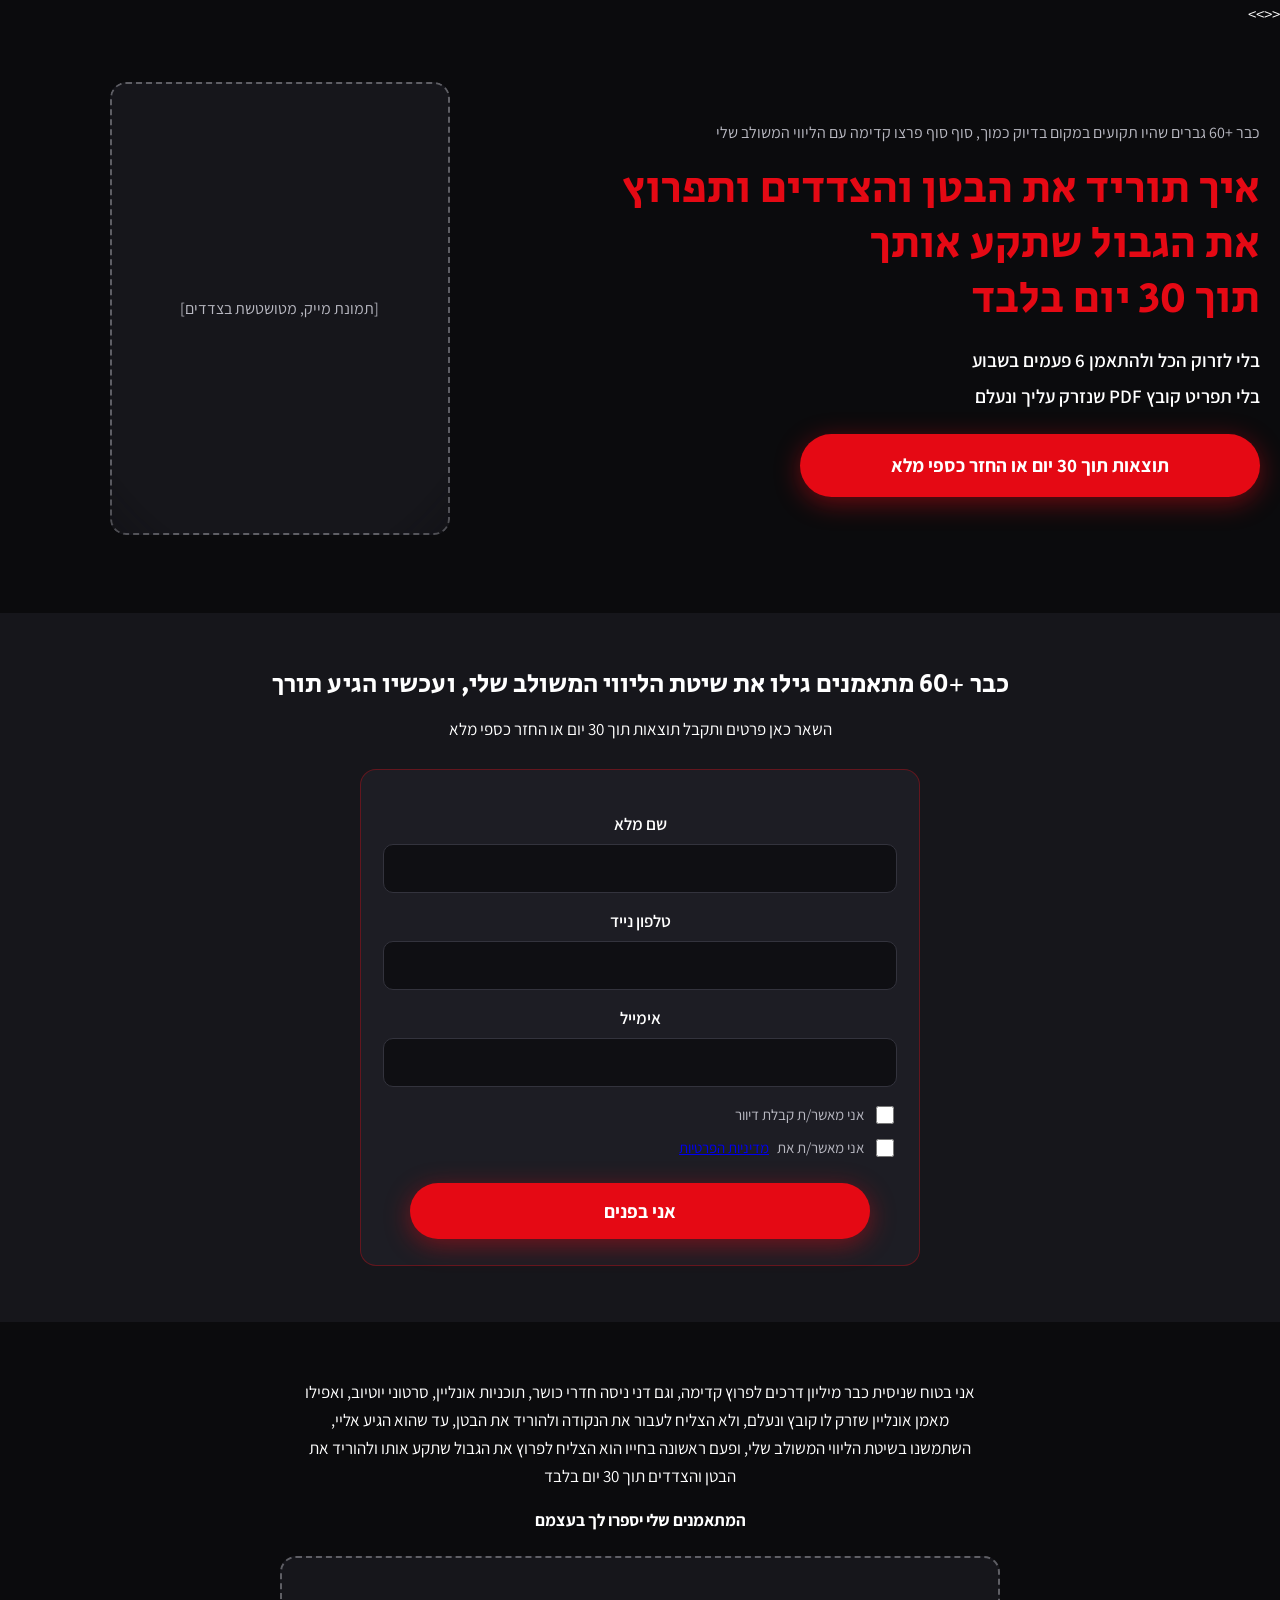
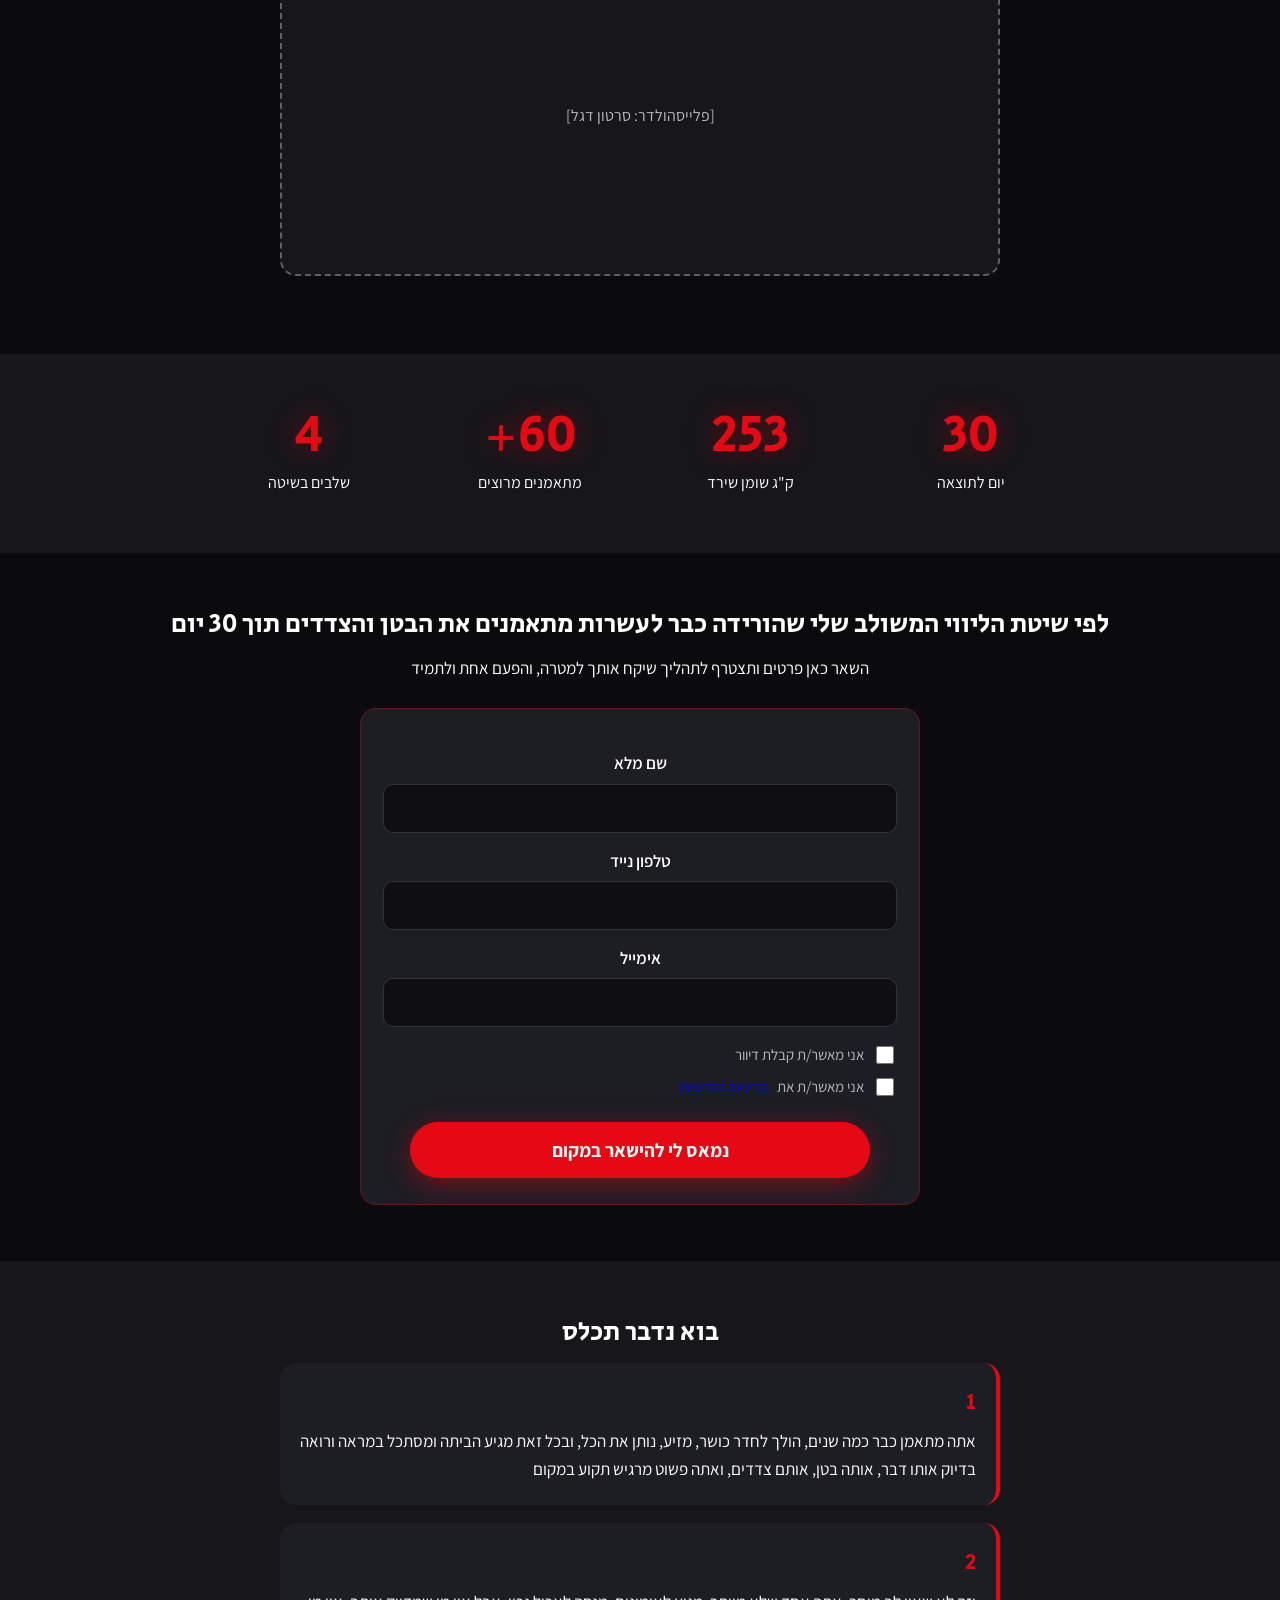
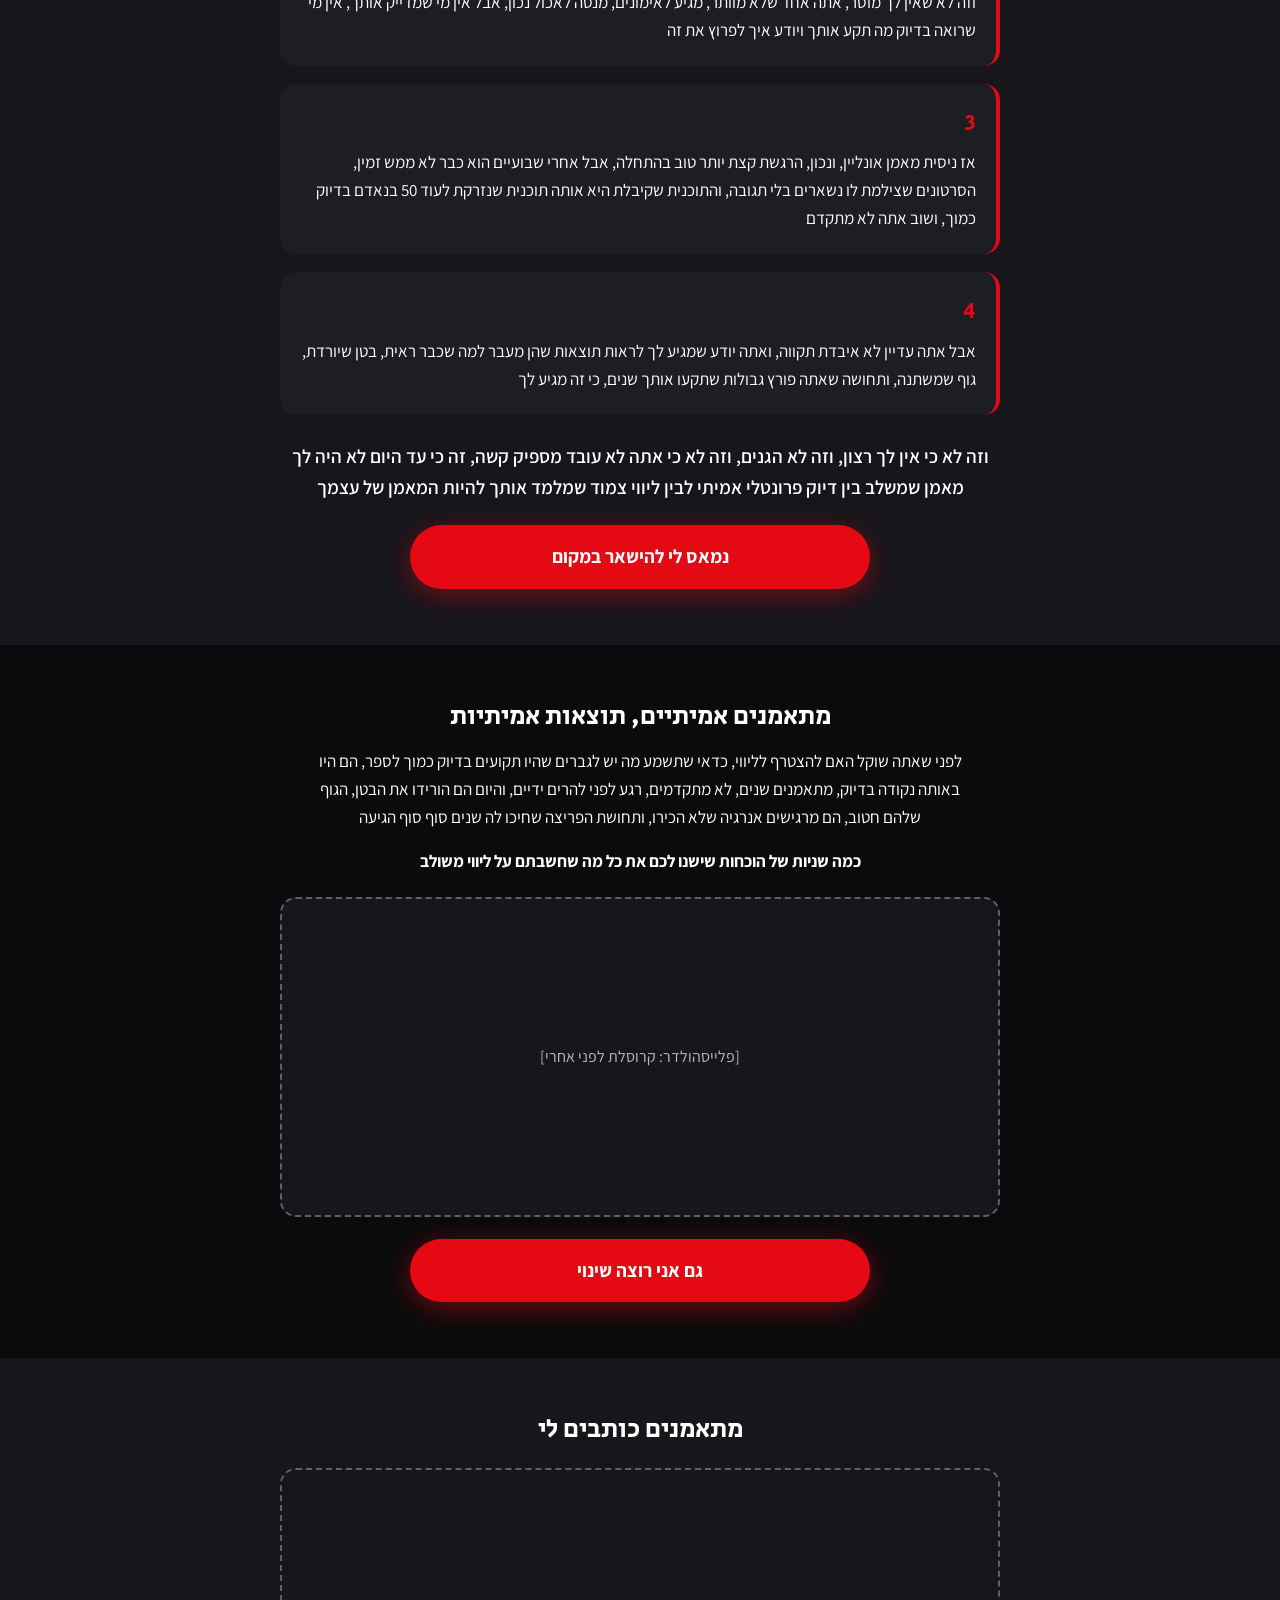
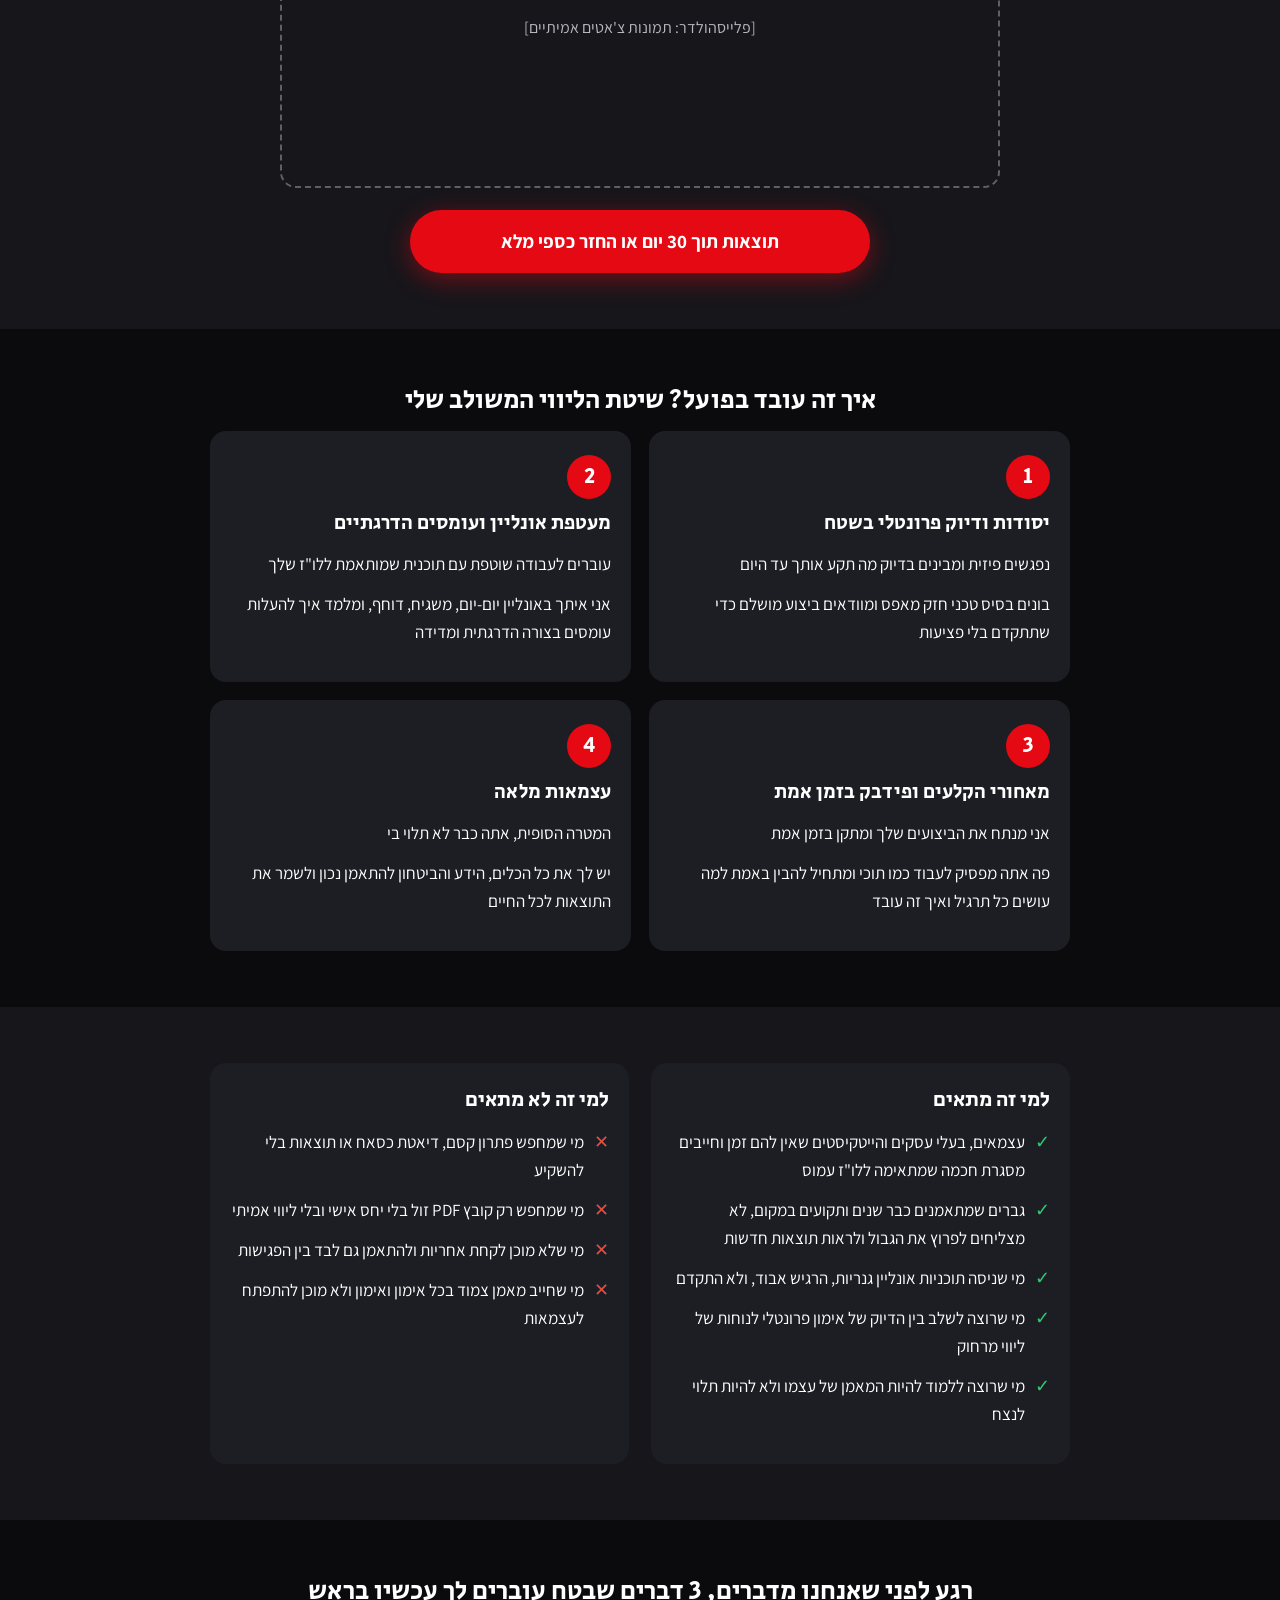
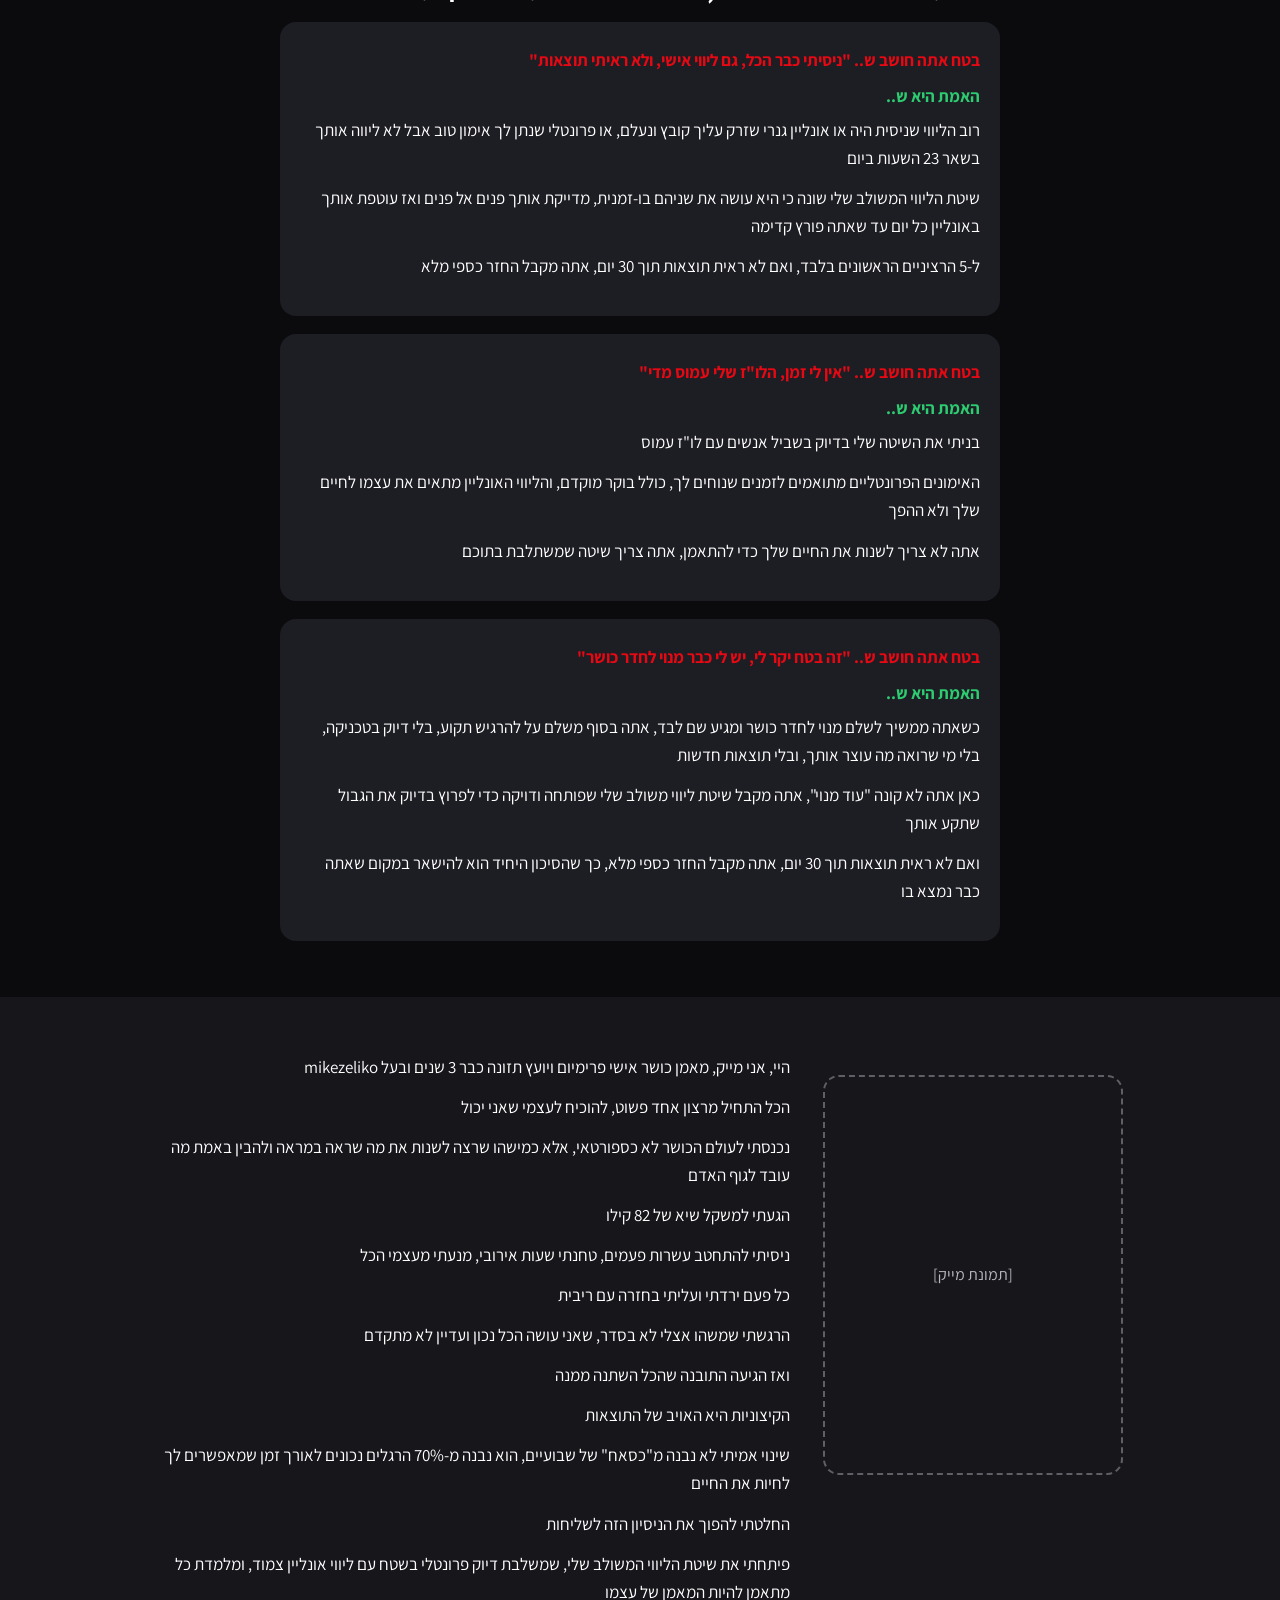
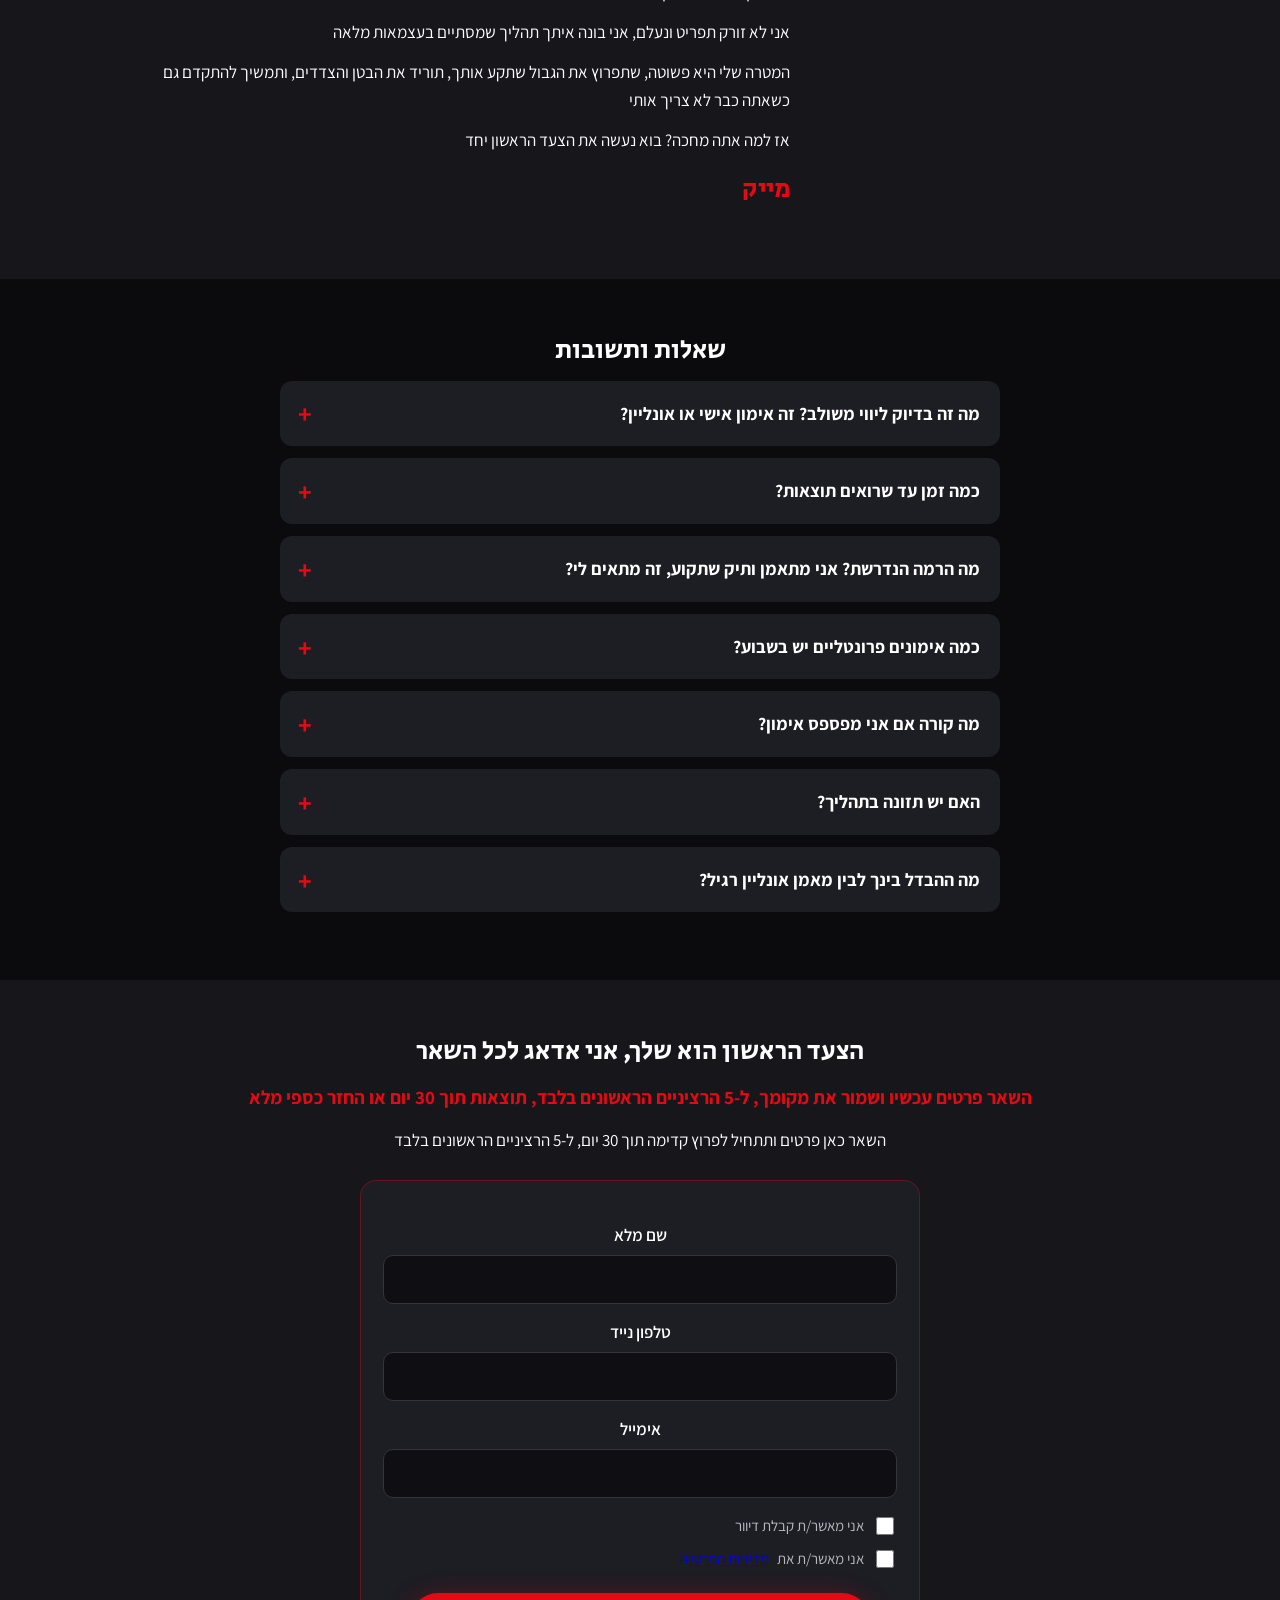
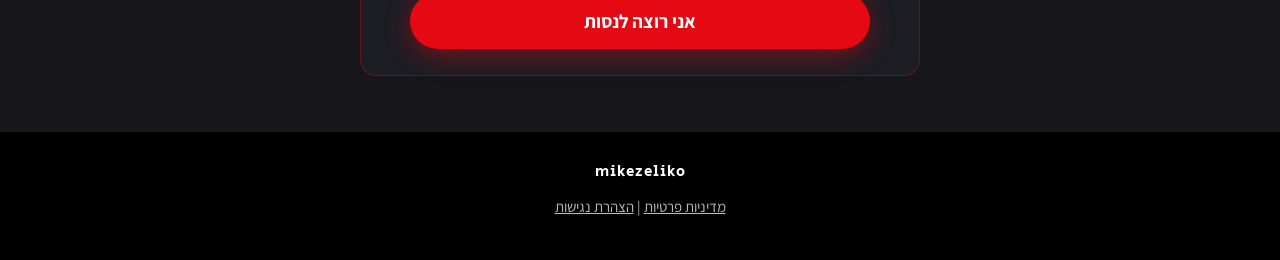
==== commit 1271ab73: "bot: build mike_zelikovich index.html" ====
--- a/mike_zelikovich/index.html
+++ b/mike_zelikovich/index.html
@@ -35,7 +35,7 @@
 <div class="media-slot hero-photo" role="img" aria-label="תמונת מייק">[תמונת מייק, מטושטשת בצדדים]</div>
 <div class="hero-text">
 <p class="hero-eyebrow">כבר +60 גברים שהיו תקועים במקום בדיוק כמוך, סוף סוף פרצו קדימה עם הליווי המשולב שלי</p>
-<h1 class="hero-promise">איך תוריד את <span class="accent">הבטן והצדדים</span> ותפרוץ את הגבול שתקע אותך <span class="accent">תוך 30 יום בלבד</span></h1>
+<h1 class="hero-promise"><span class="accent">איך תוריד את הבטן והצדדים ותפרוץ את הגבול שתקע אותך</span><br><span class="accent">תוך 30 יום בלבד</span></h1>
 <div class="hero-no-list">
 <div>בלי לזרוק הכל ולהתאמן 6 פעמים בשבוע</div>
 <div>בלי תפריט קובץ PDF שנזרק עליך ונעלם</div>
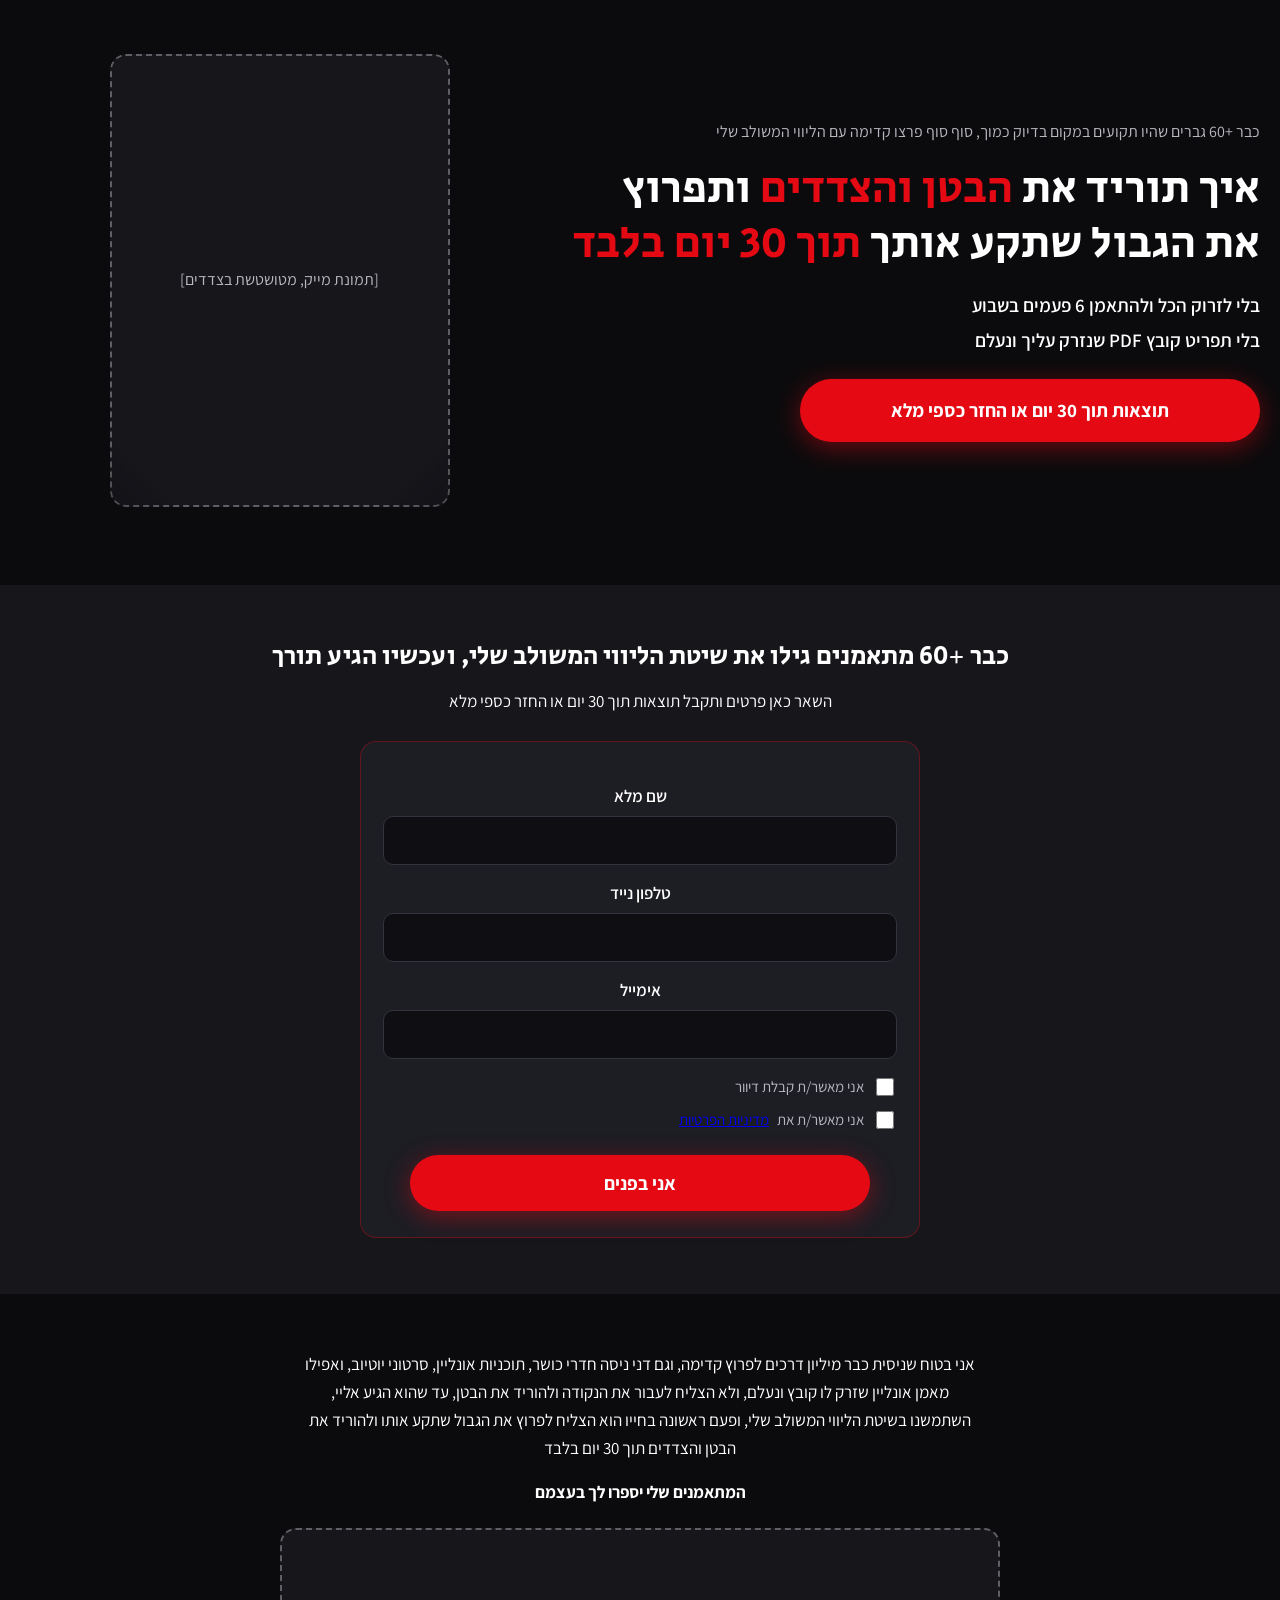
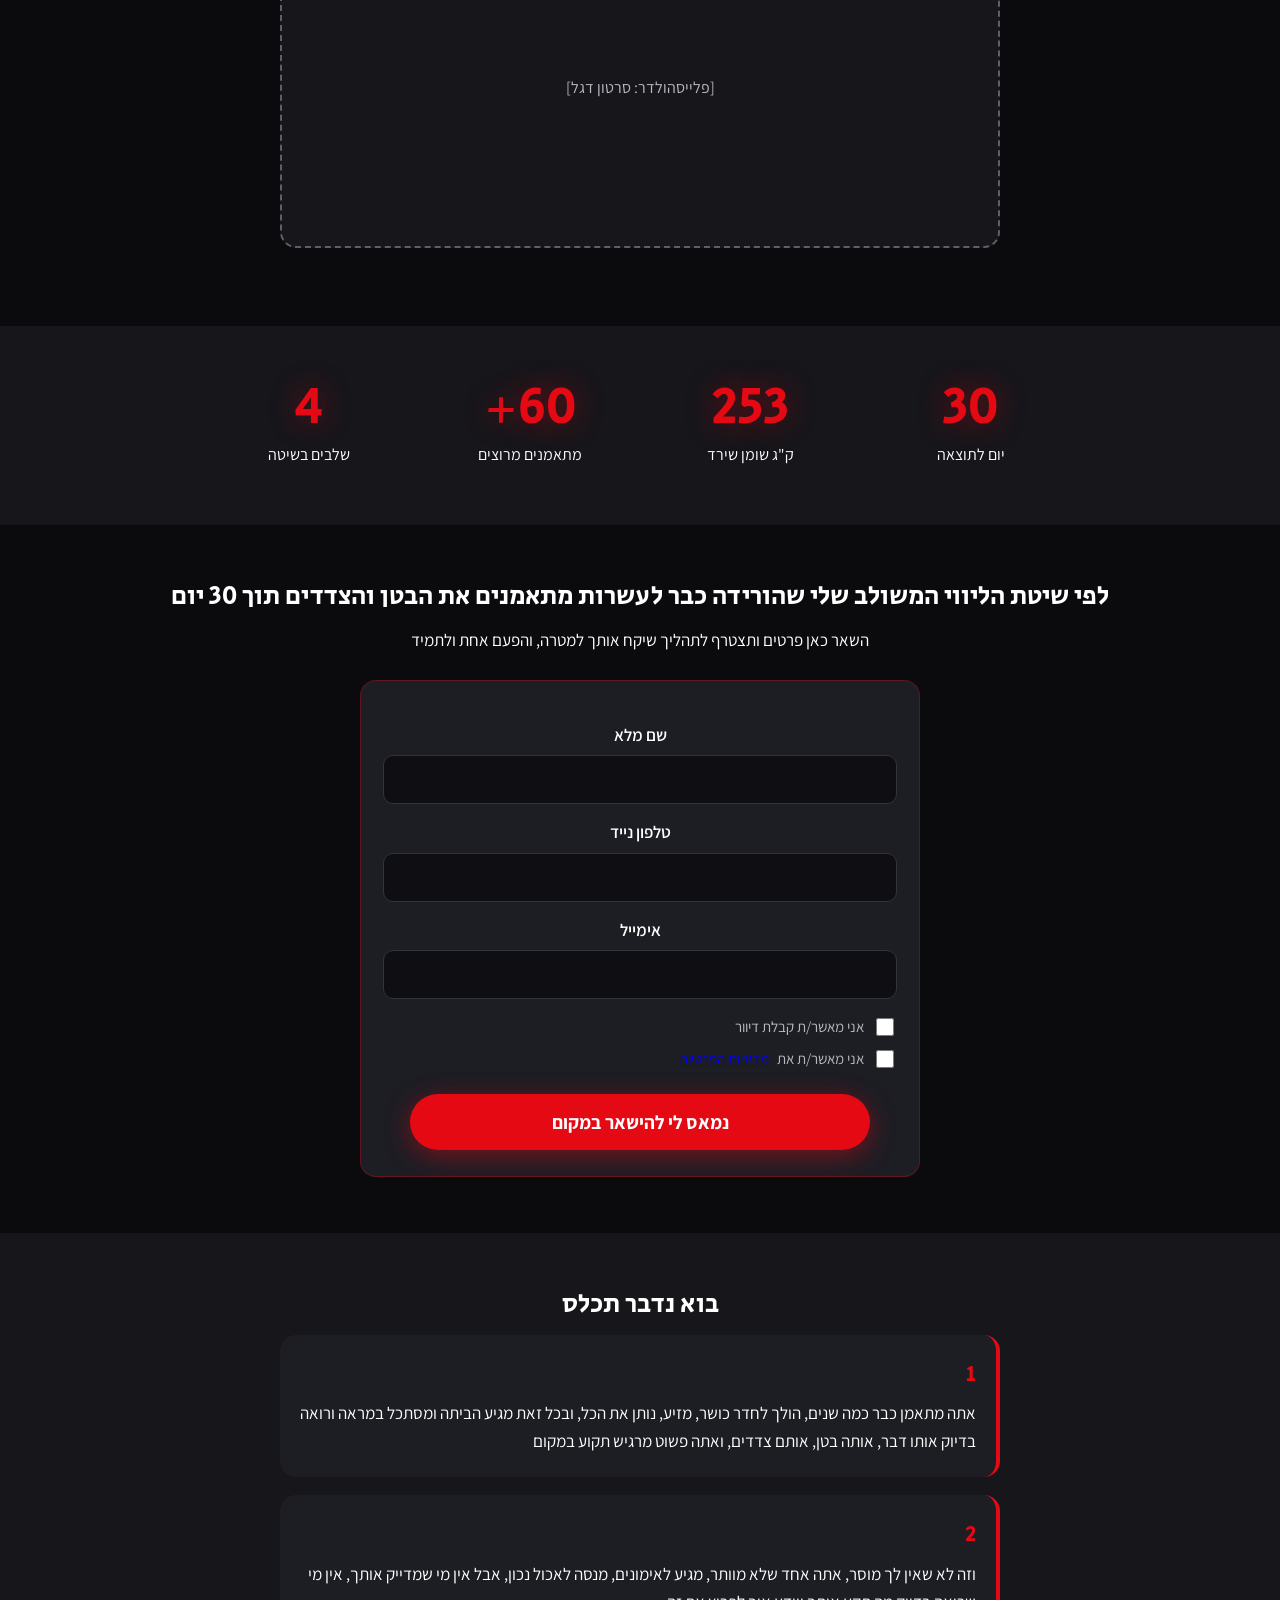
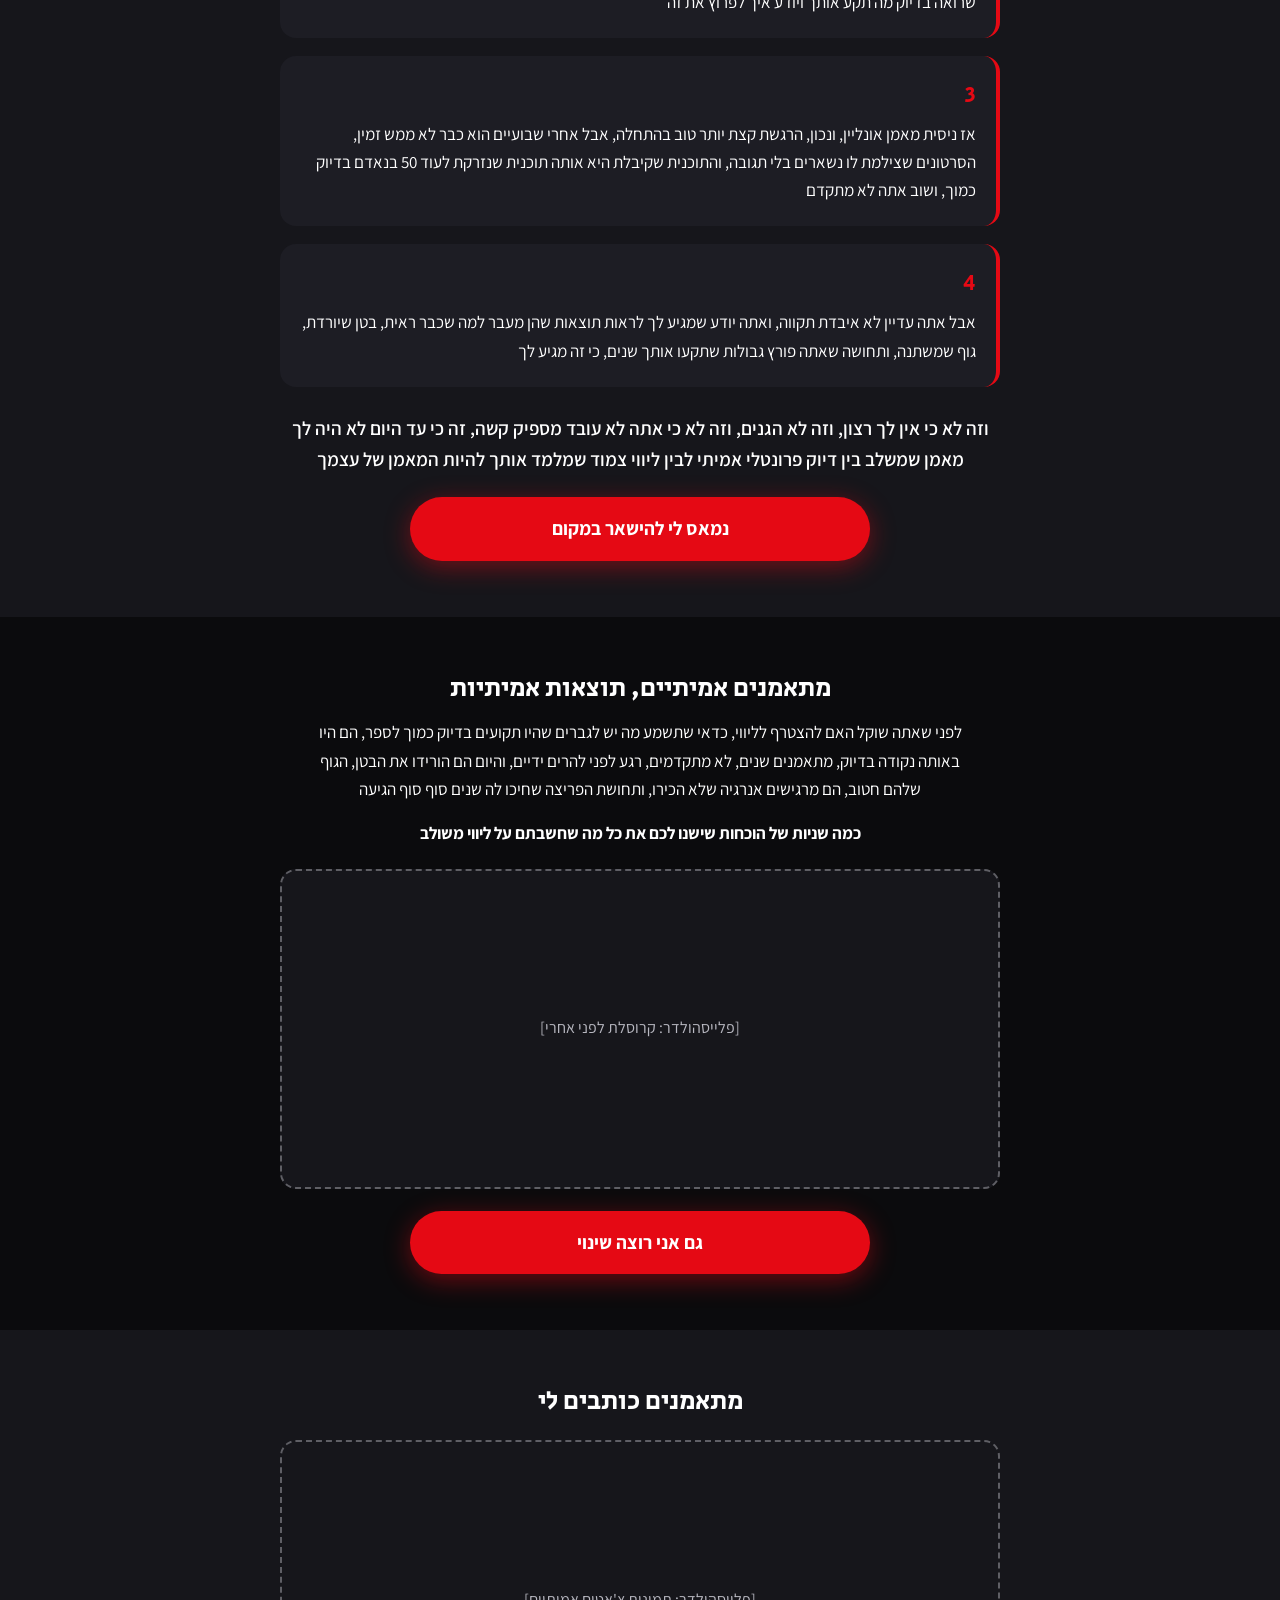
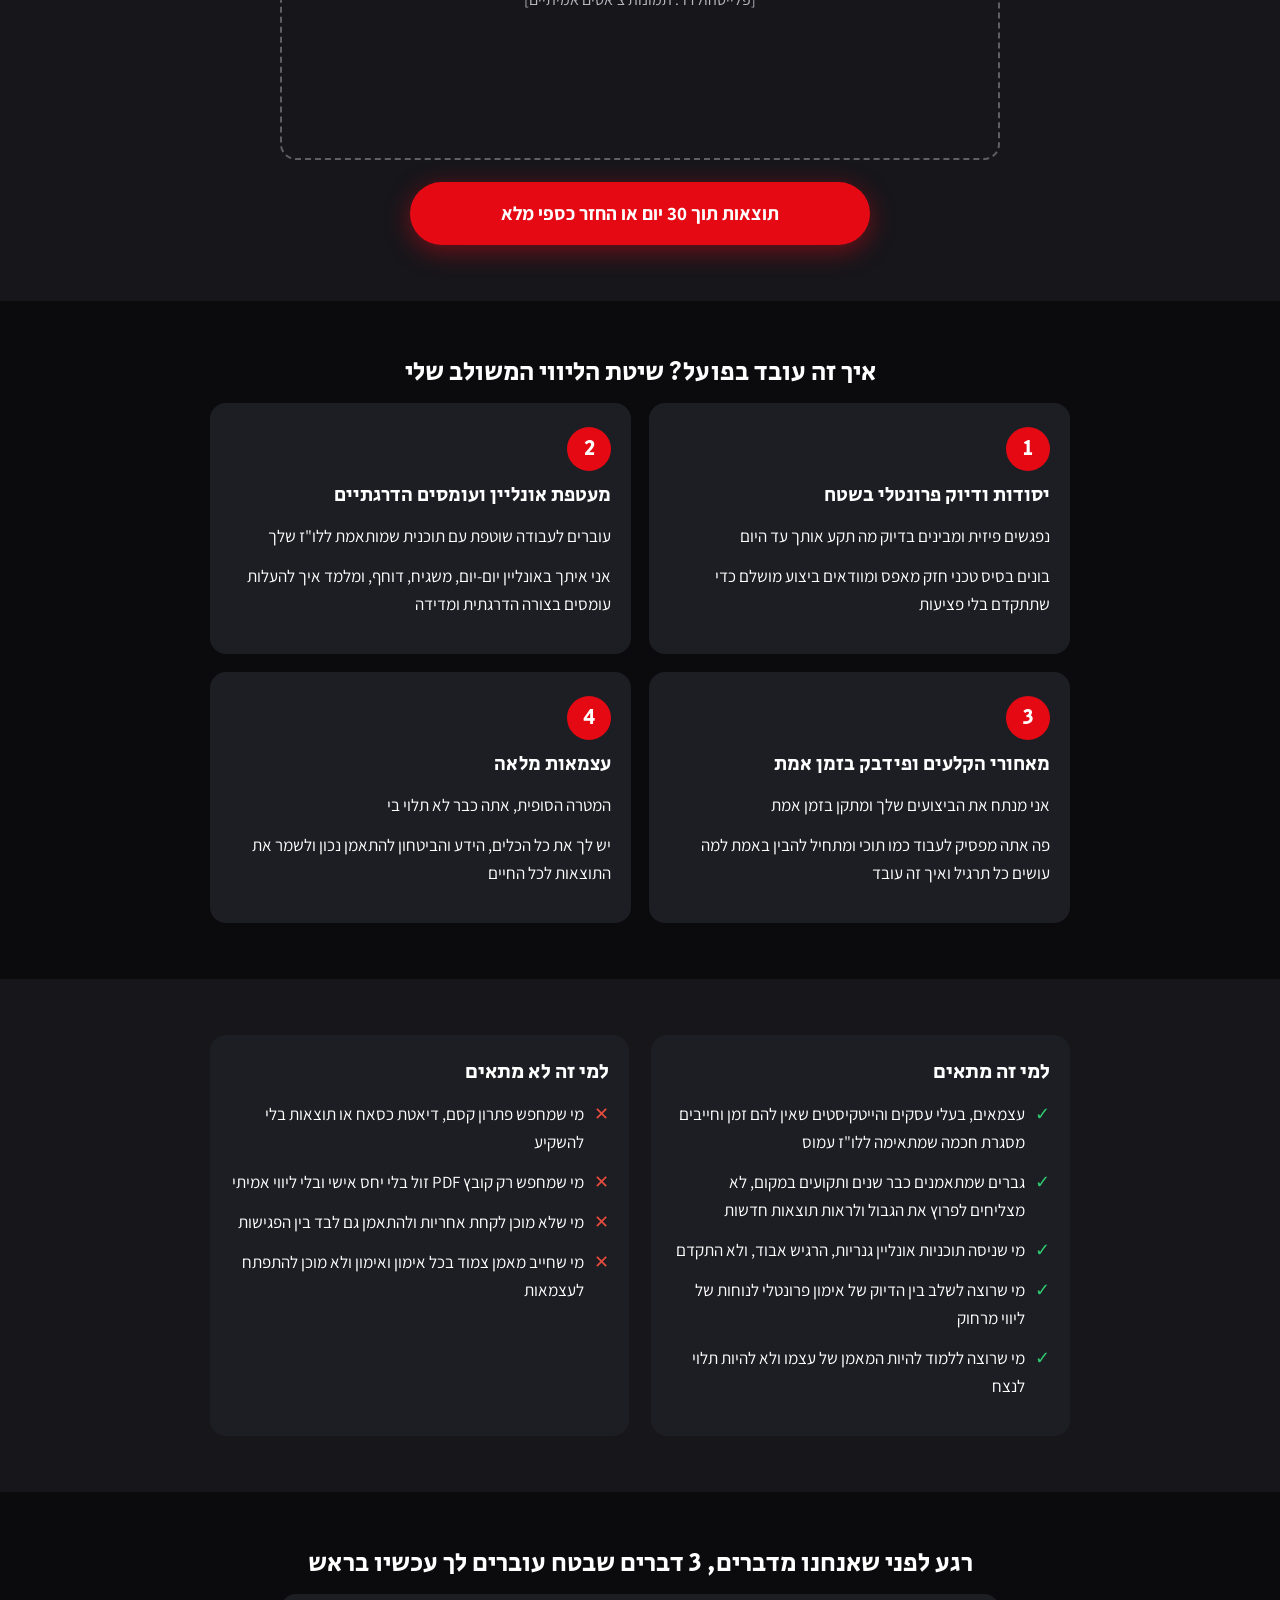
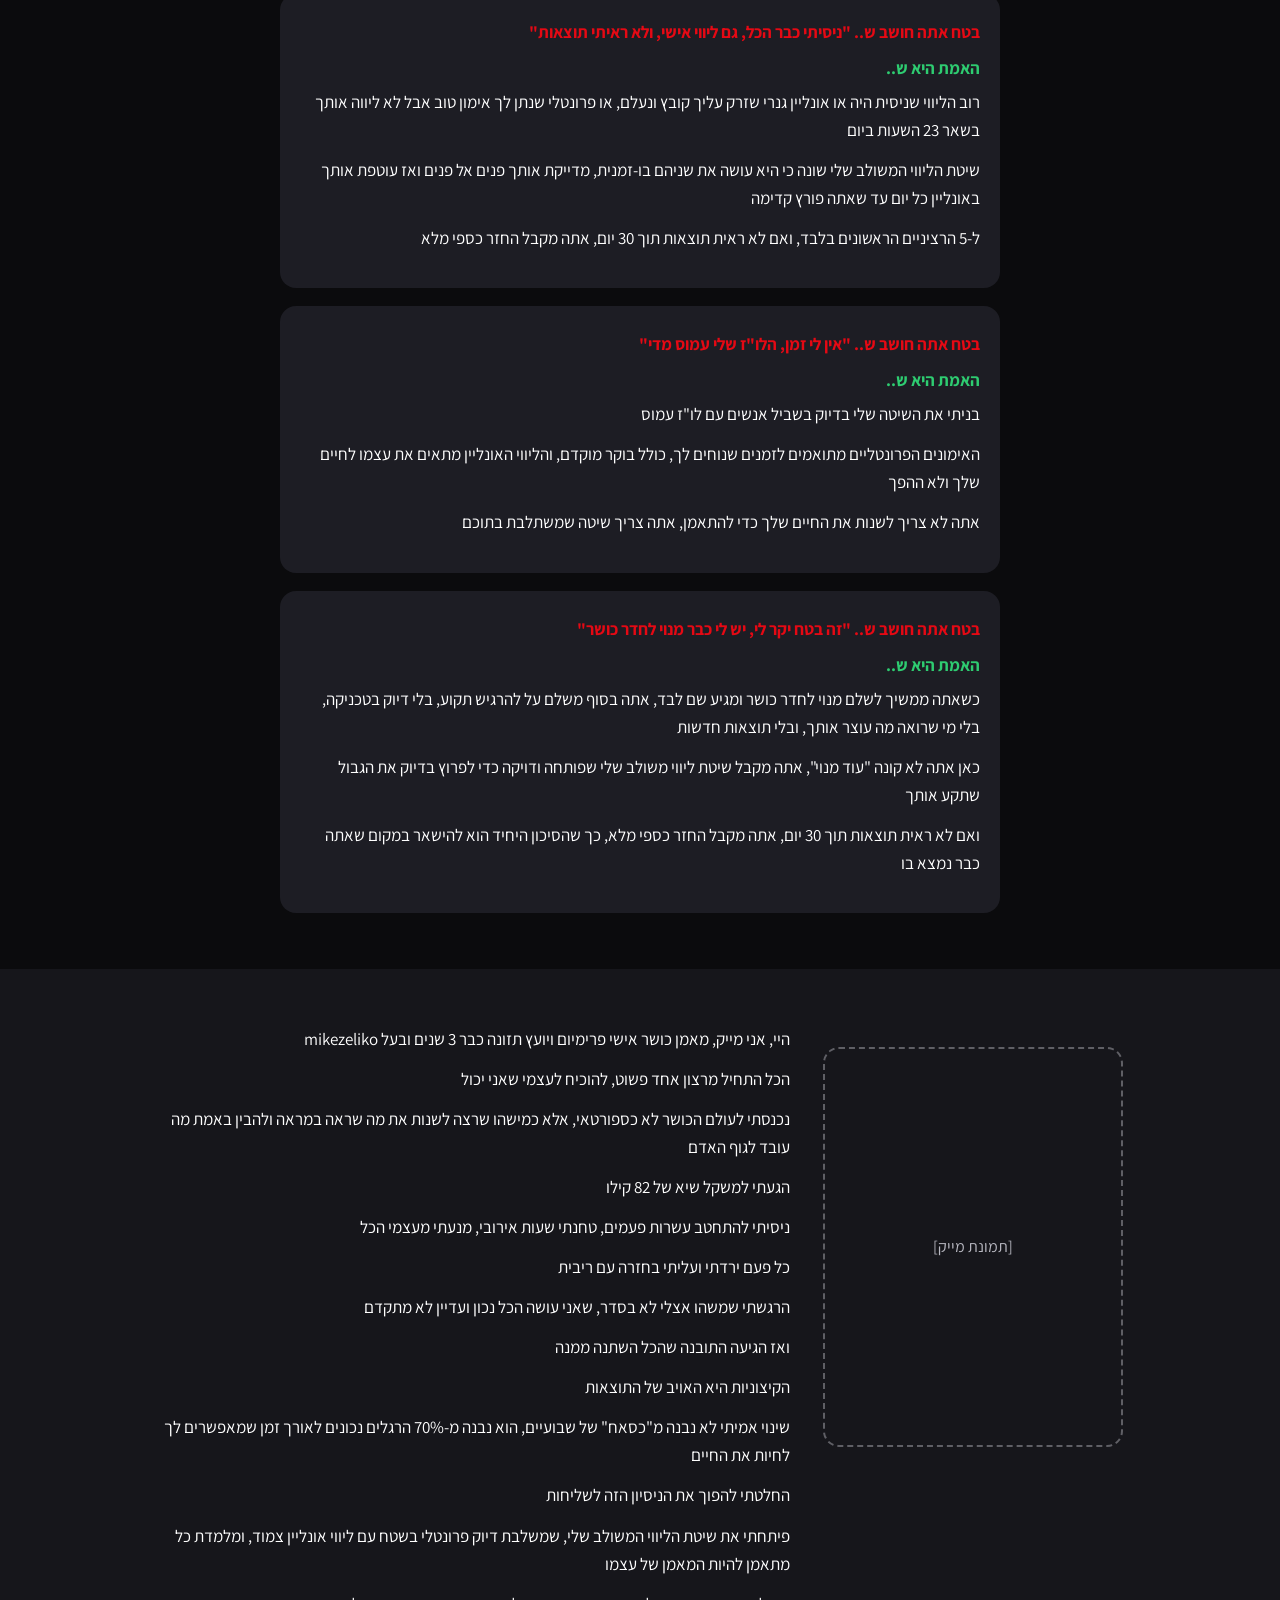
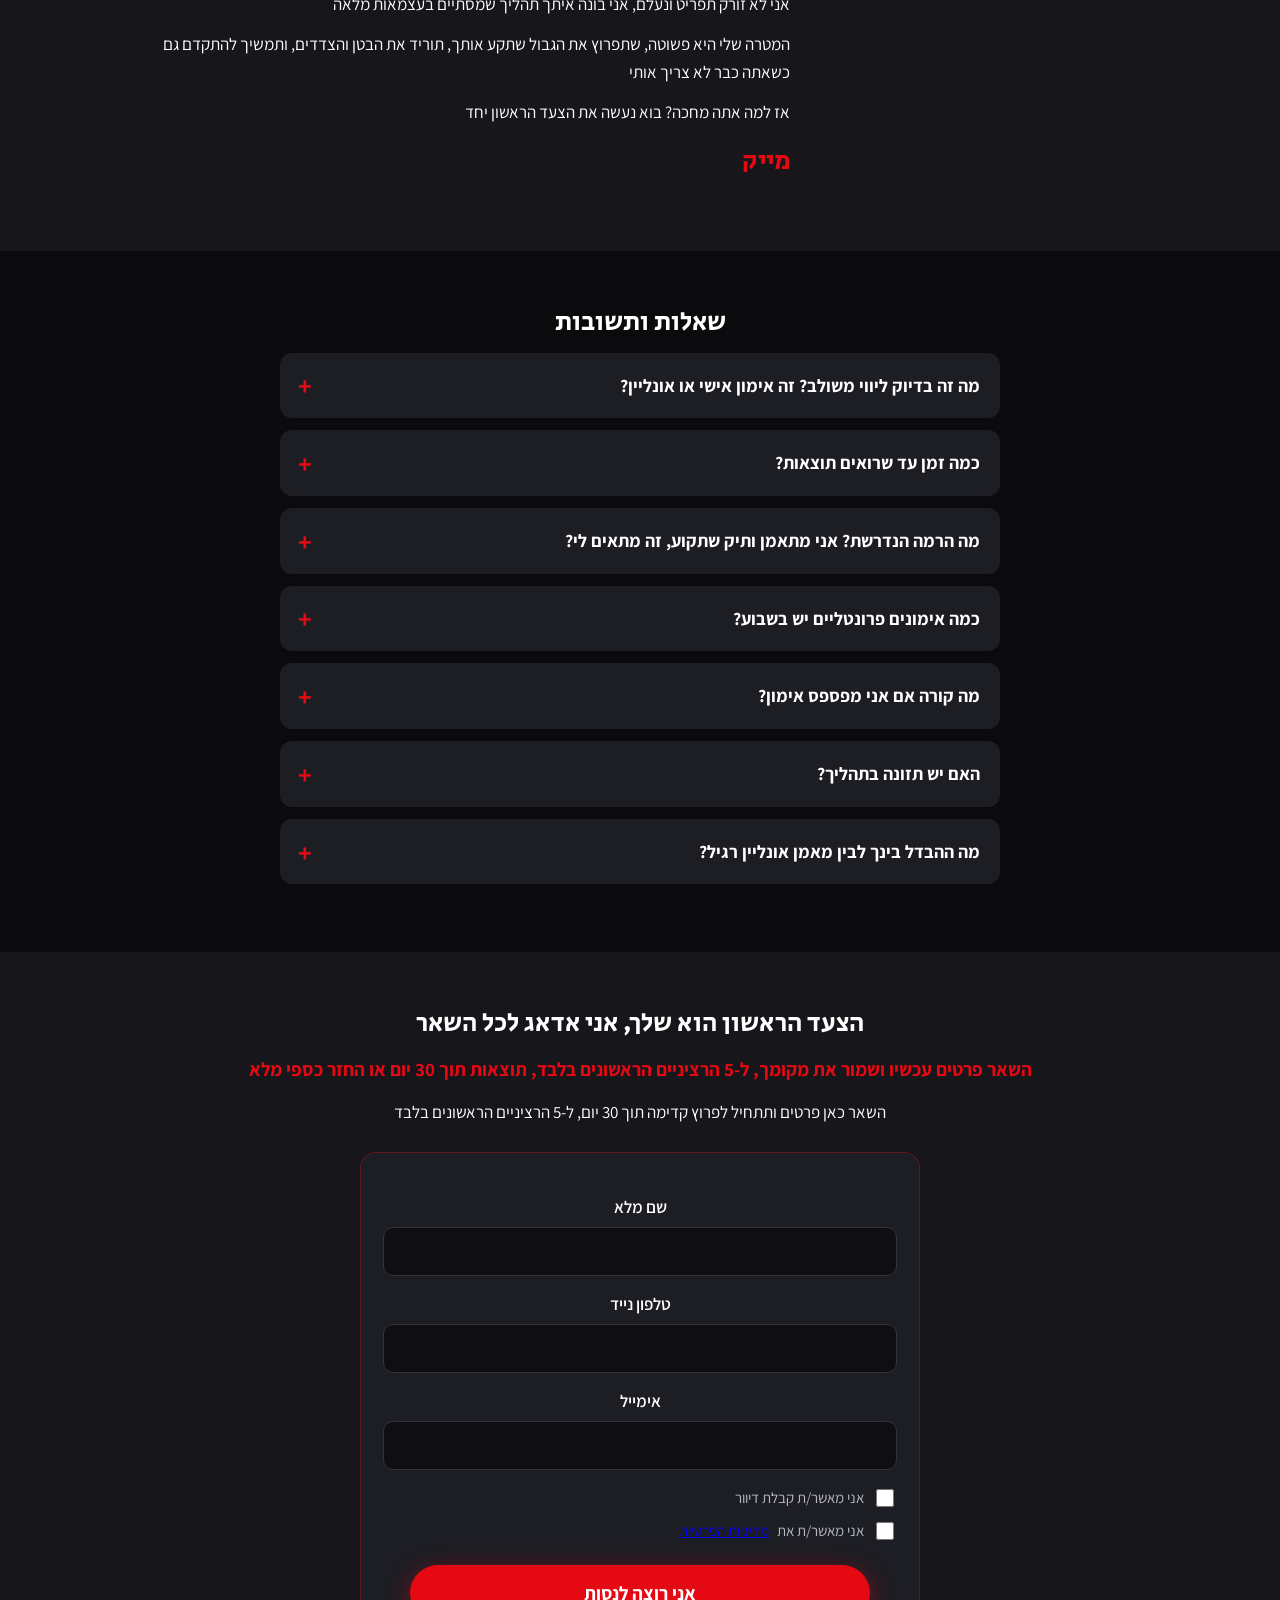
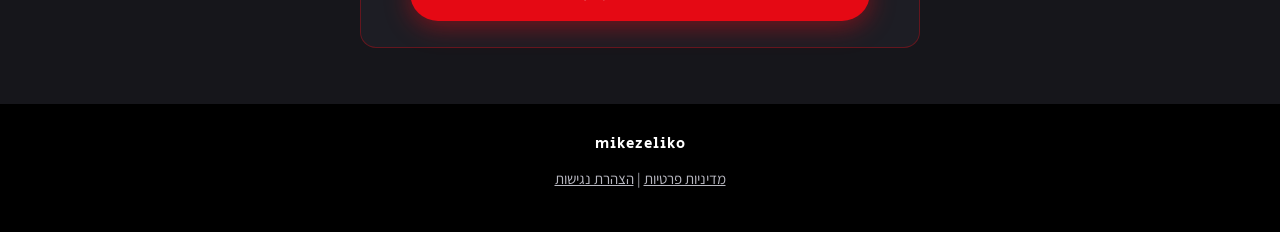
==== commit 67d6b963: "bot: build mike_zelikovich index.html" ====
--- a/mike_zelikovich/index.html
+++ b/mike_zelikovich/index.html
@@ -1,4 +1,3 @@
-<<<INDEX>>>
 <!DOCTYPE html>
 <html lang="he" dir="rtl">
 <head>
@@ -35,7 +34,7 @@
 <div class="media-slot hero-photo" role="img" aria-label="תמונת מייק">[תמונת מייק, מטושטשת בצדדים]</div>
 <div class="hero-text">
 <p class="hero-eyebrow">כבר +60 גברים שהיו תקועים במקום בדיוק כמוך, סוף סוף פרצו קדימה עם הליווי המשולב שלי</p>
-<h1 class="hero-promise"><span class="accent">איך תוריד את הבטן והצדדים ותפרוץ את הגבול שתקע אותך</span><br><span class="accent">תוך 30 יום בלבד</span></h1>
+<h1 class="hero-promise">איך תוריד את <span class="accent">הבטן והצדדים</span> ותפרוץ את הגבול שתקע אותך <span class="accent">תוך 30 יום בלבד</span></h1>
 <div class="hero-no-list">
 <div>בלי לזרוק הכל ולהתאמן 6 פעמים בשבוע</div>
 <div>בלי תפריט קובץ PDF שנזרק עליך ונעלם</div>
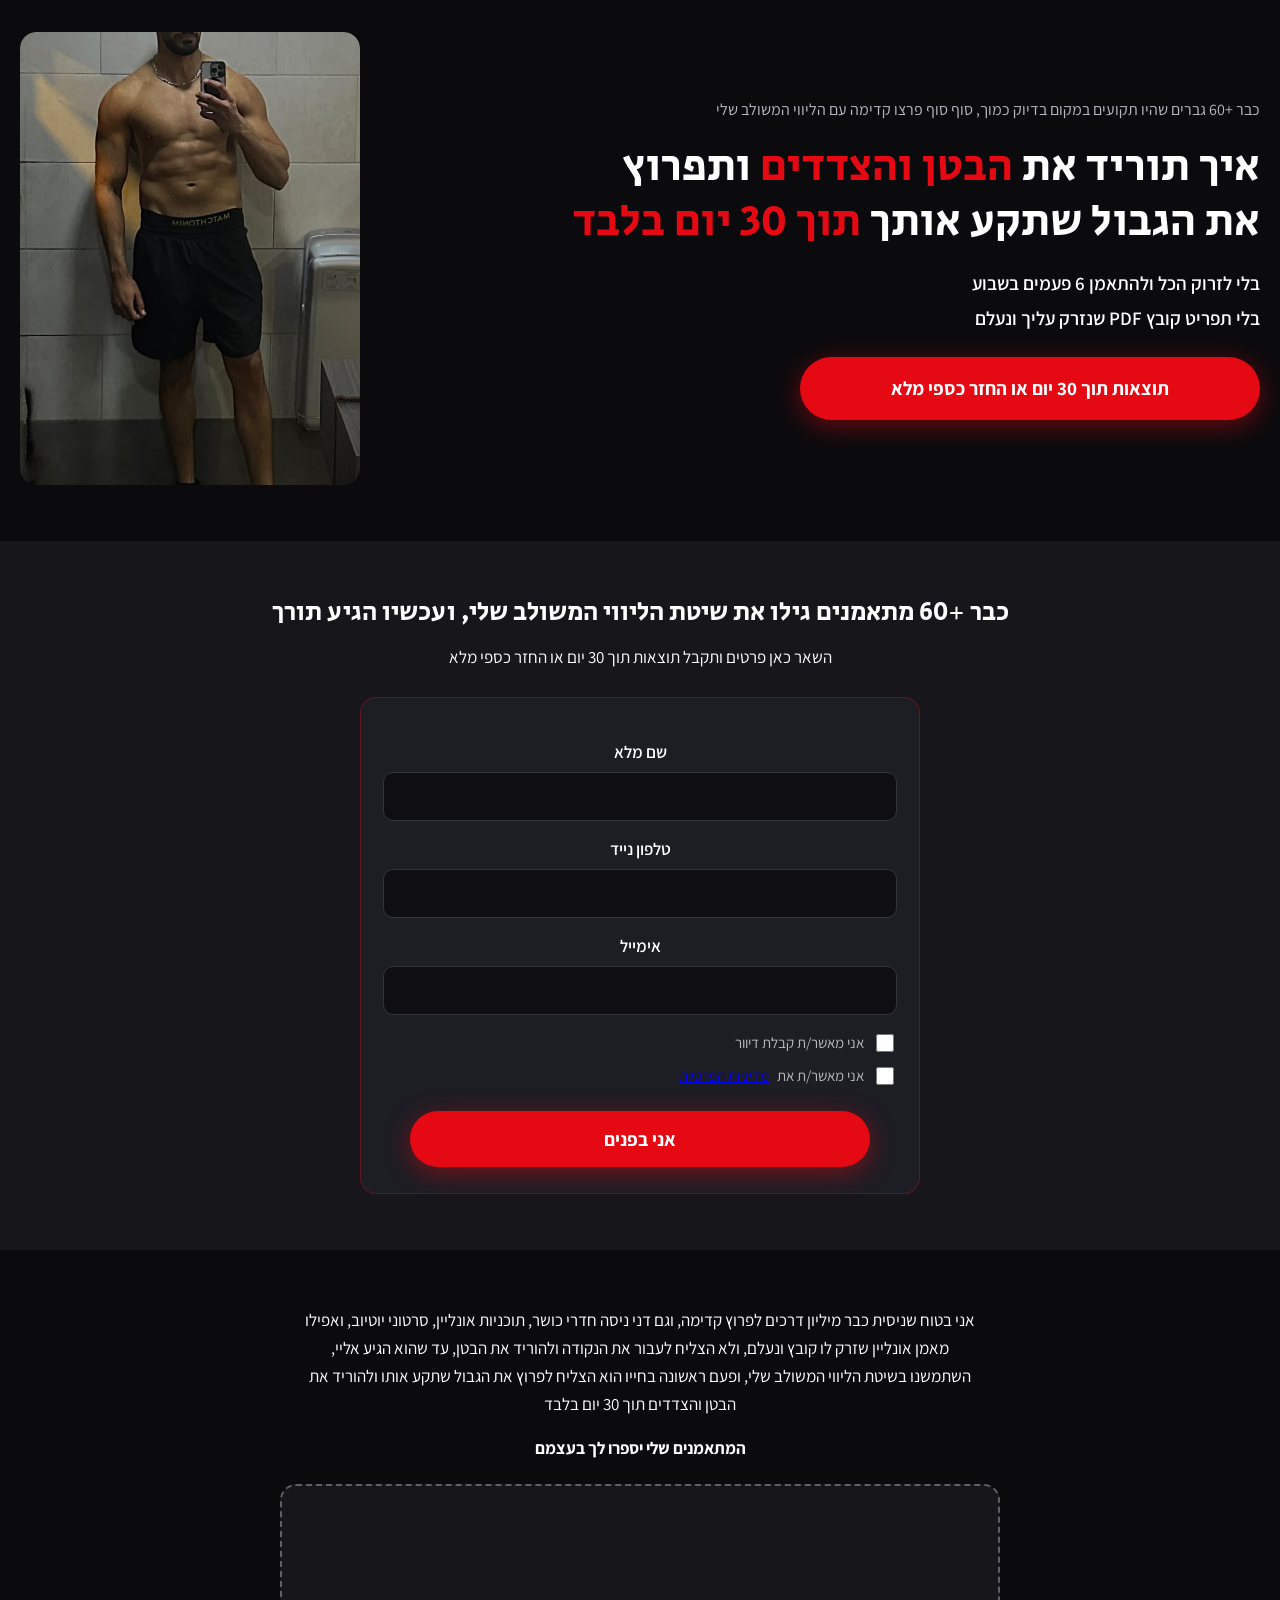
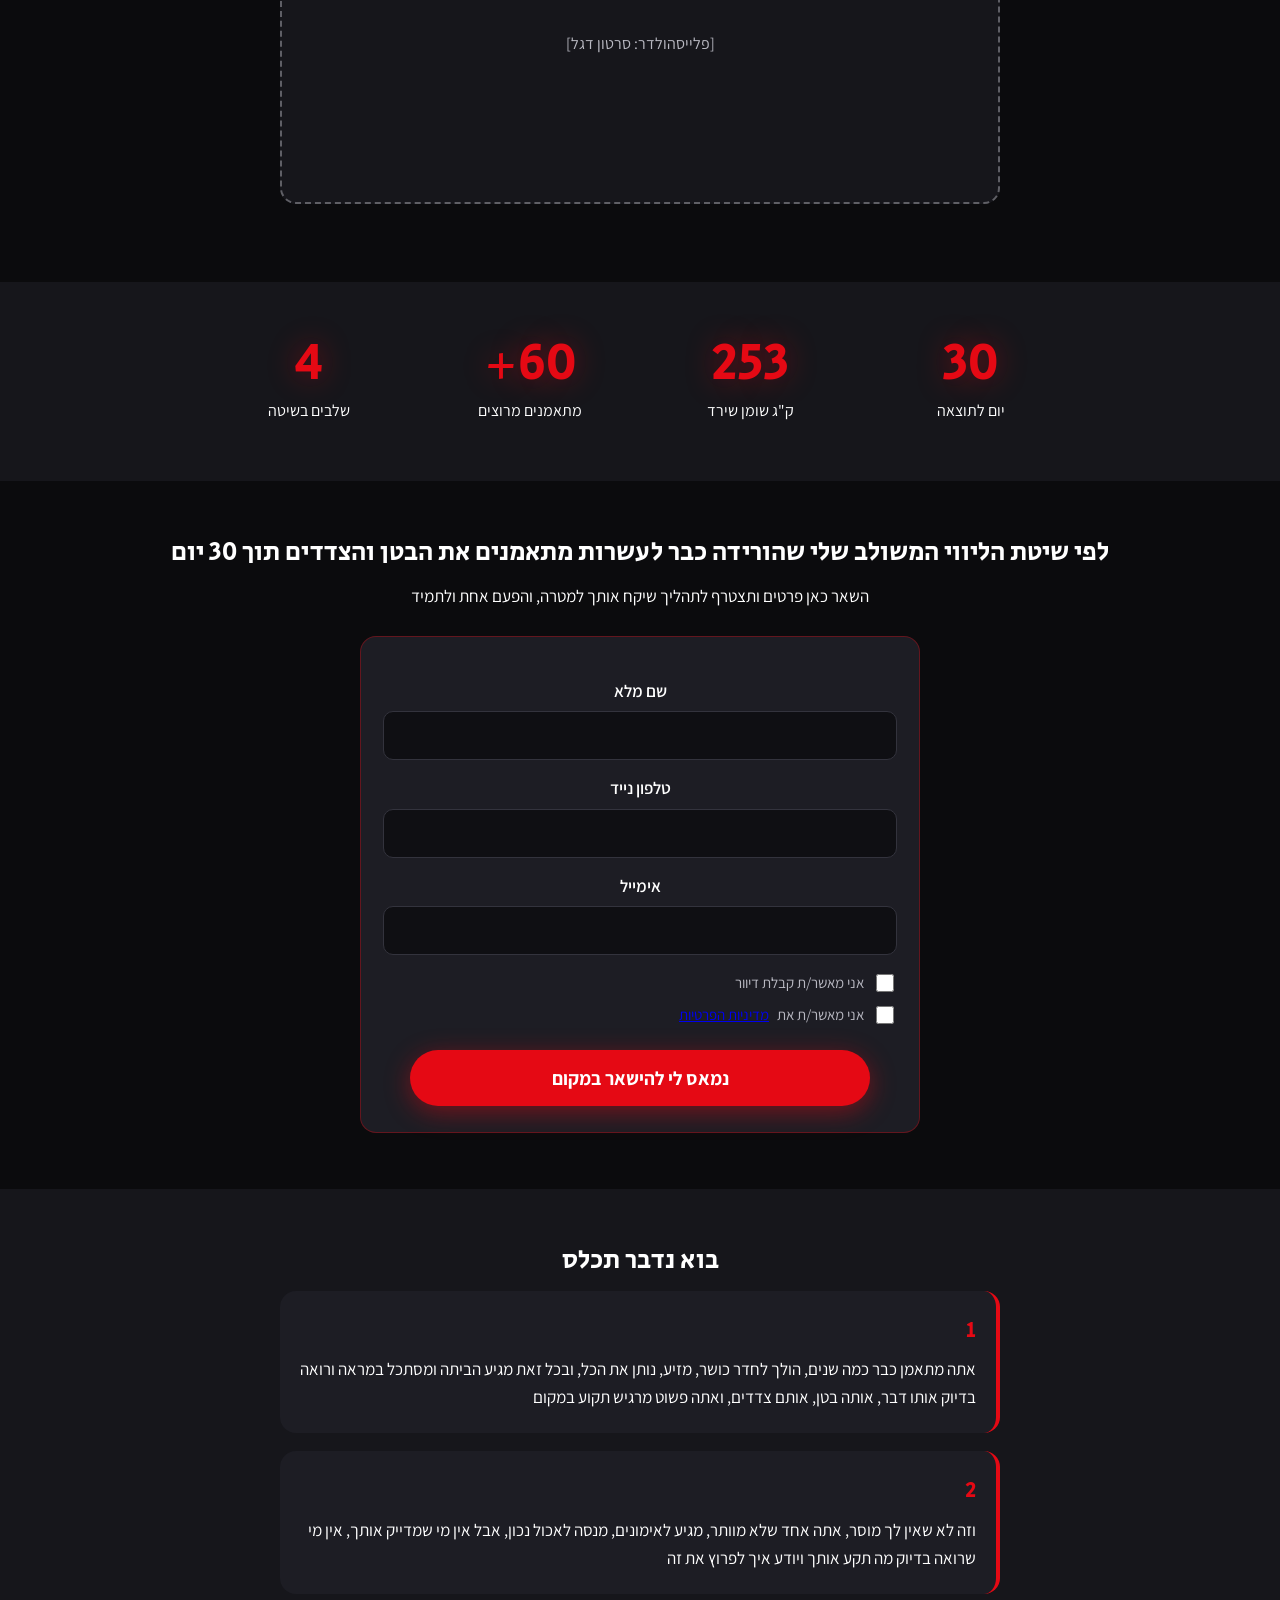
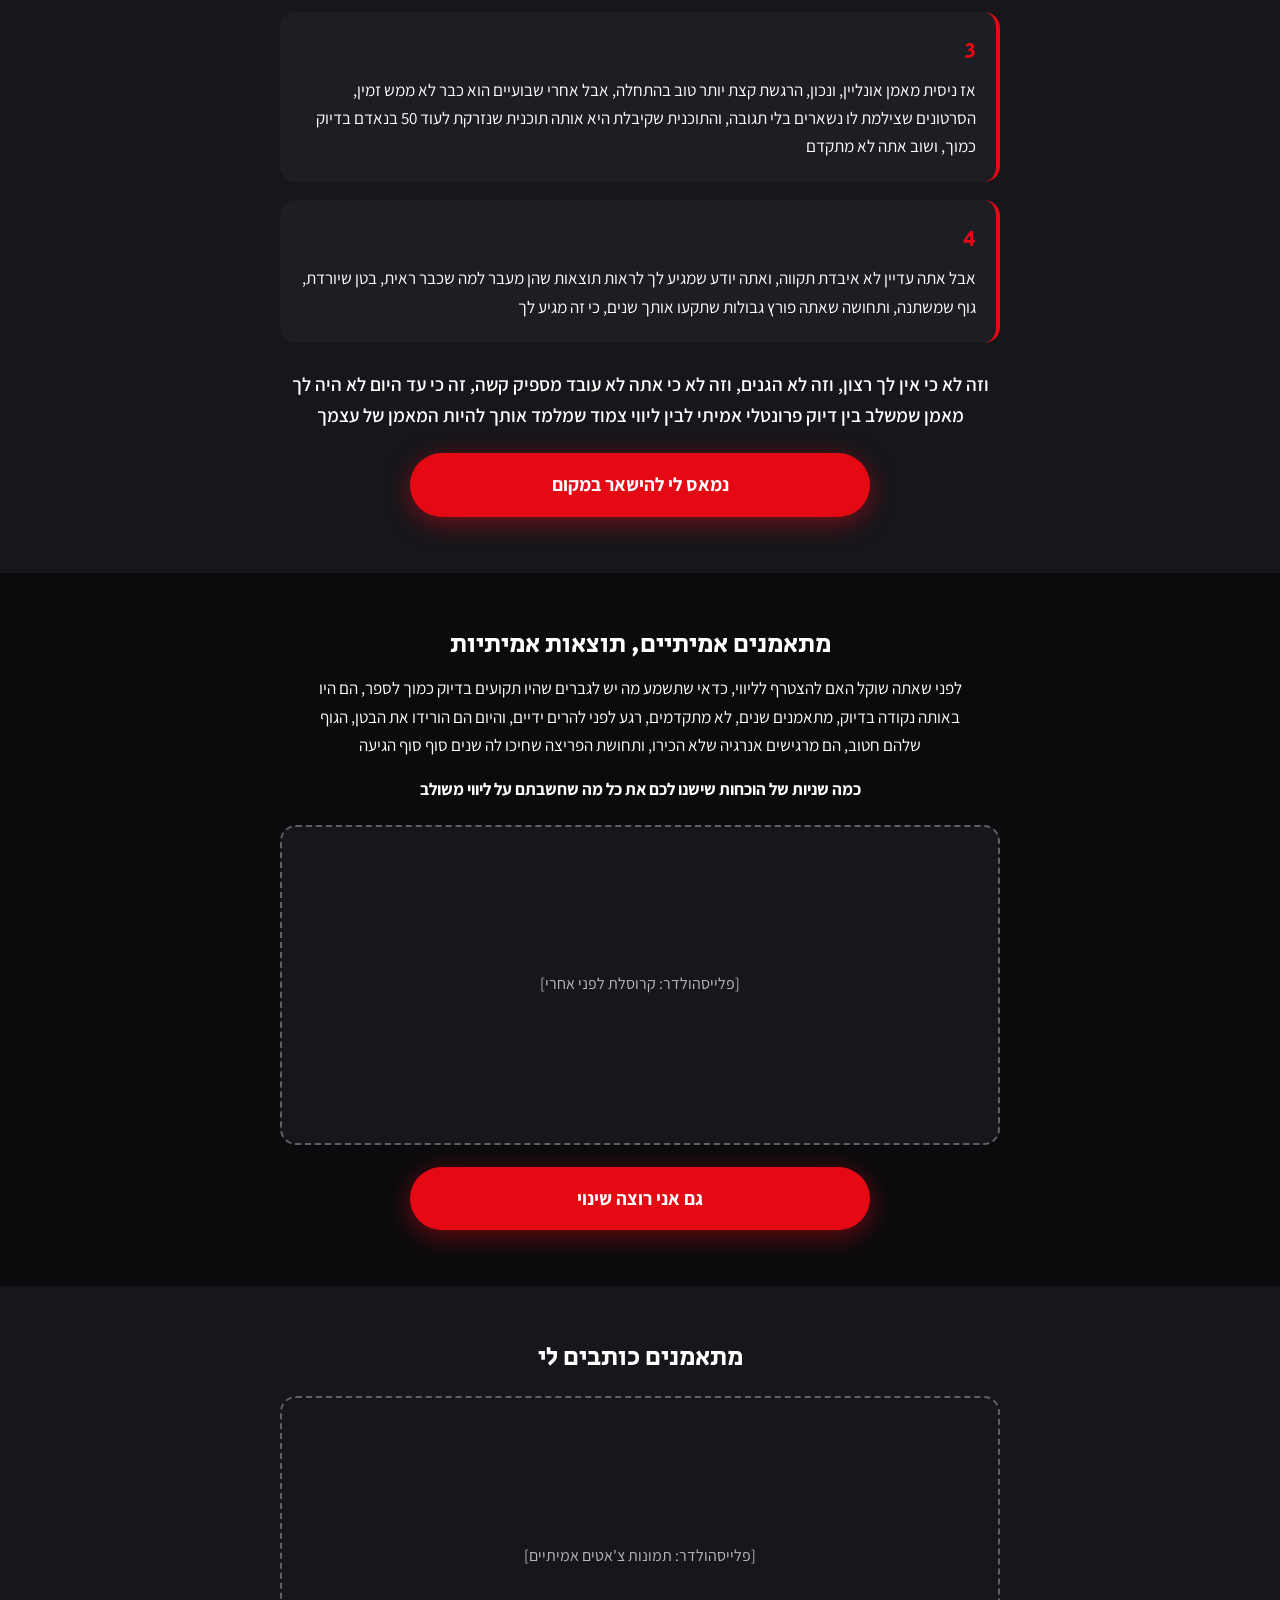
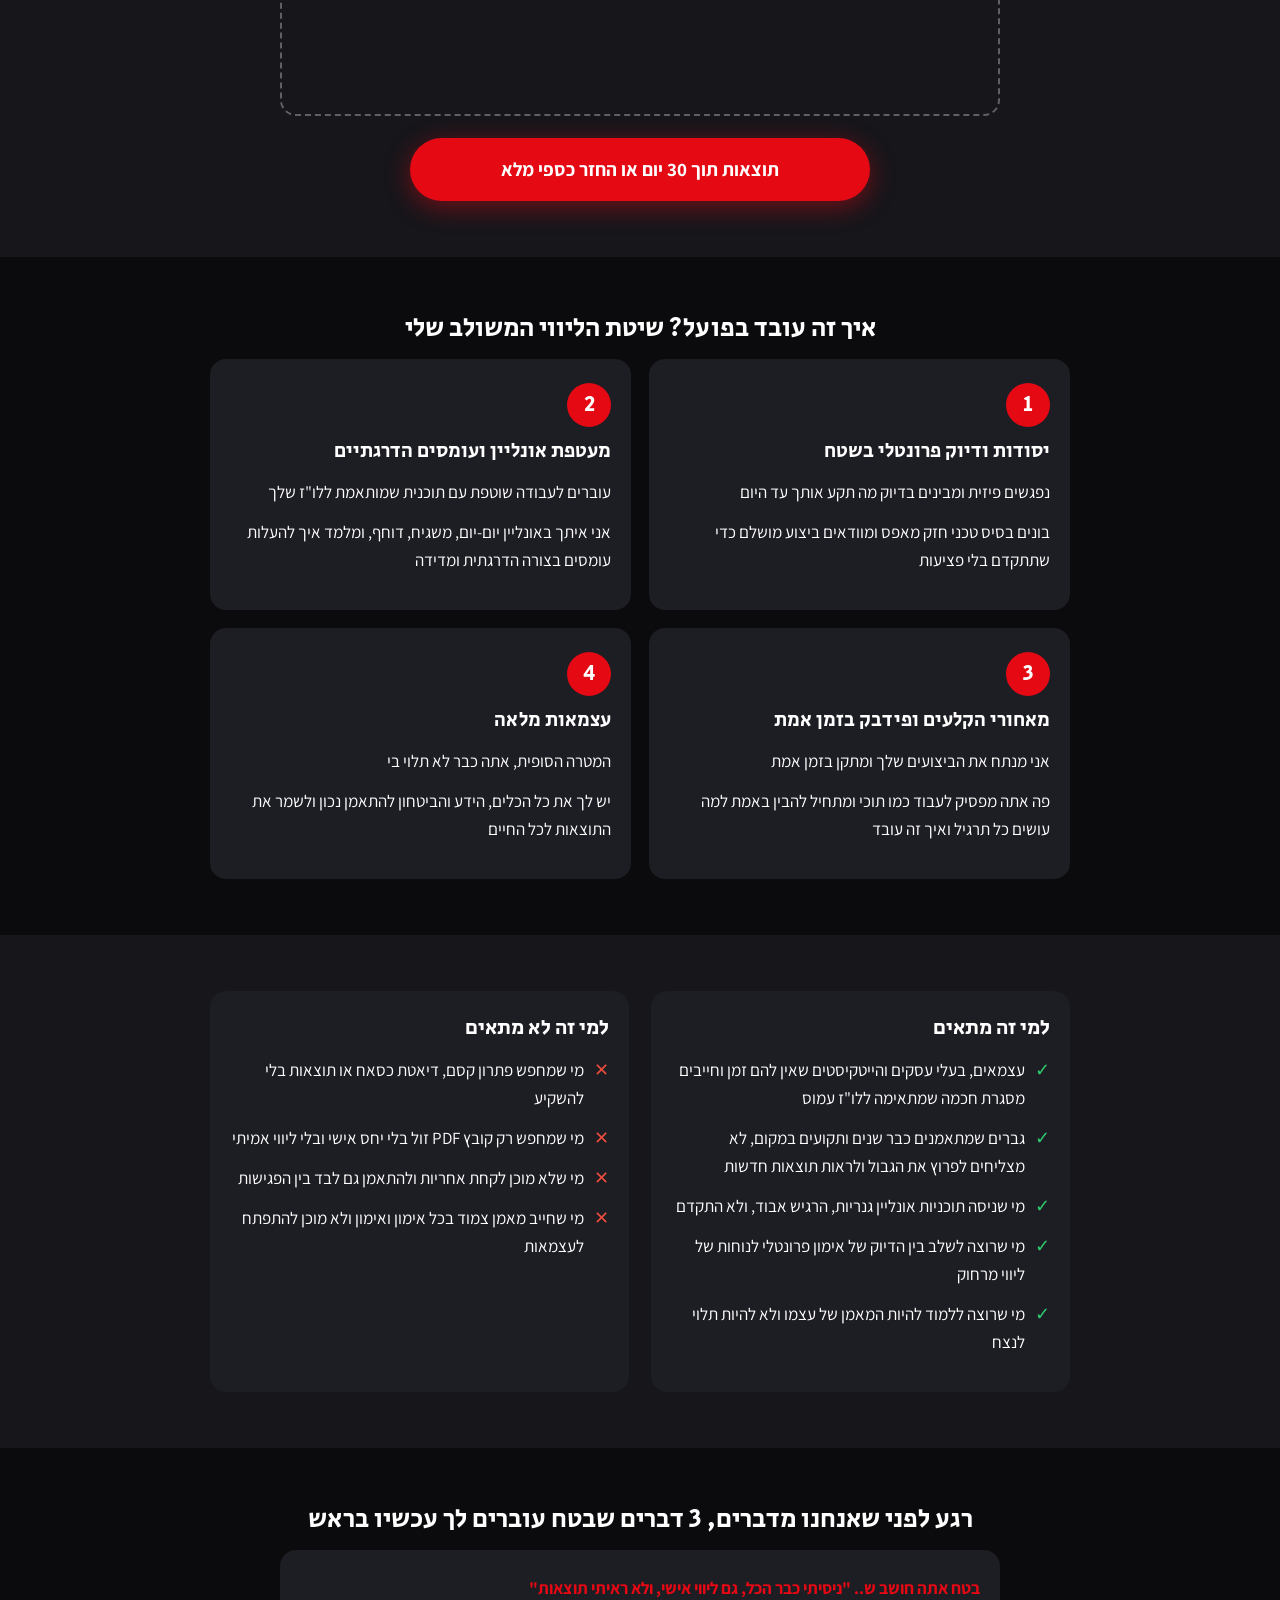
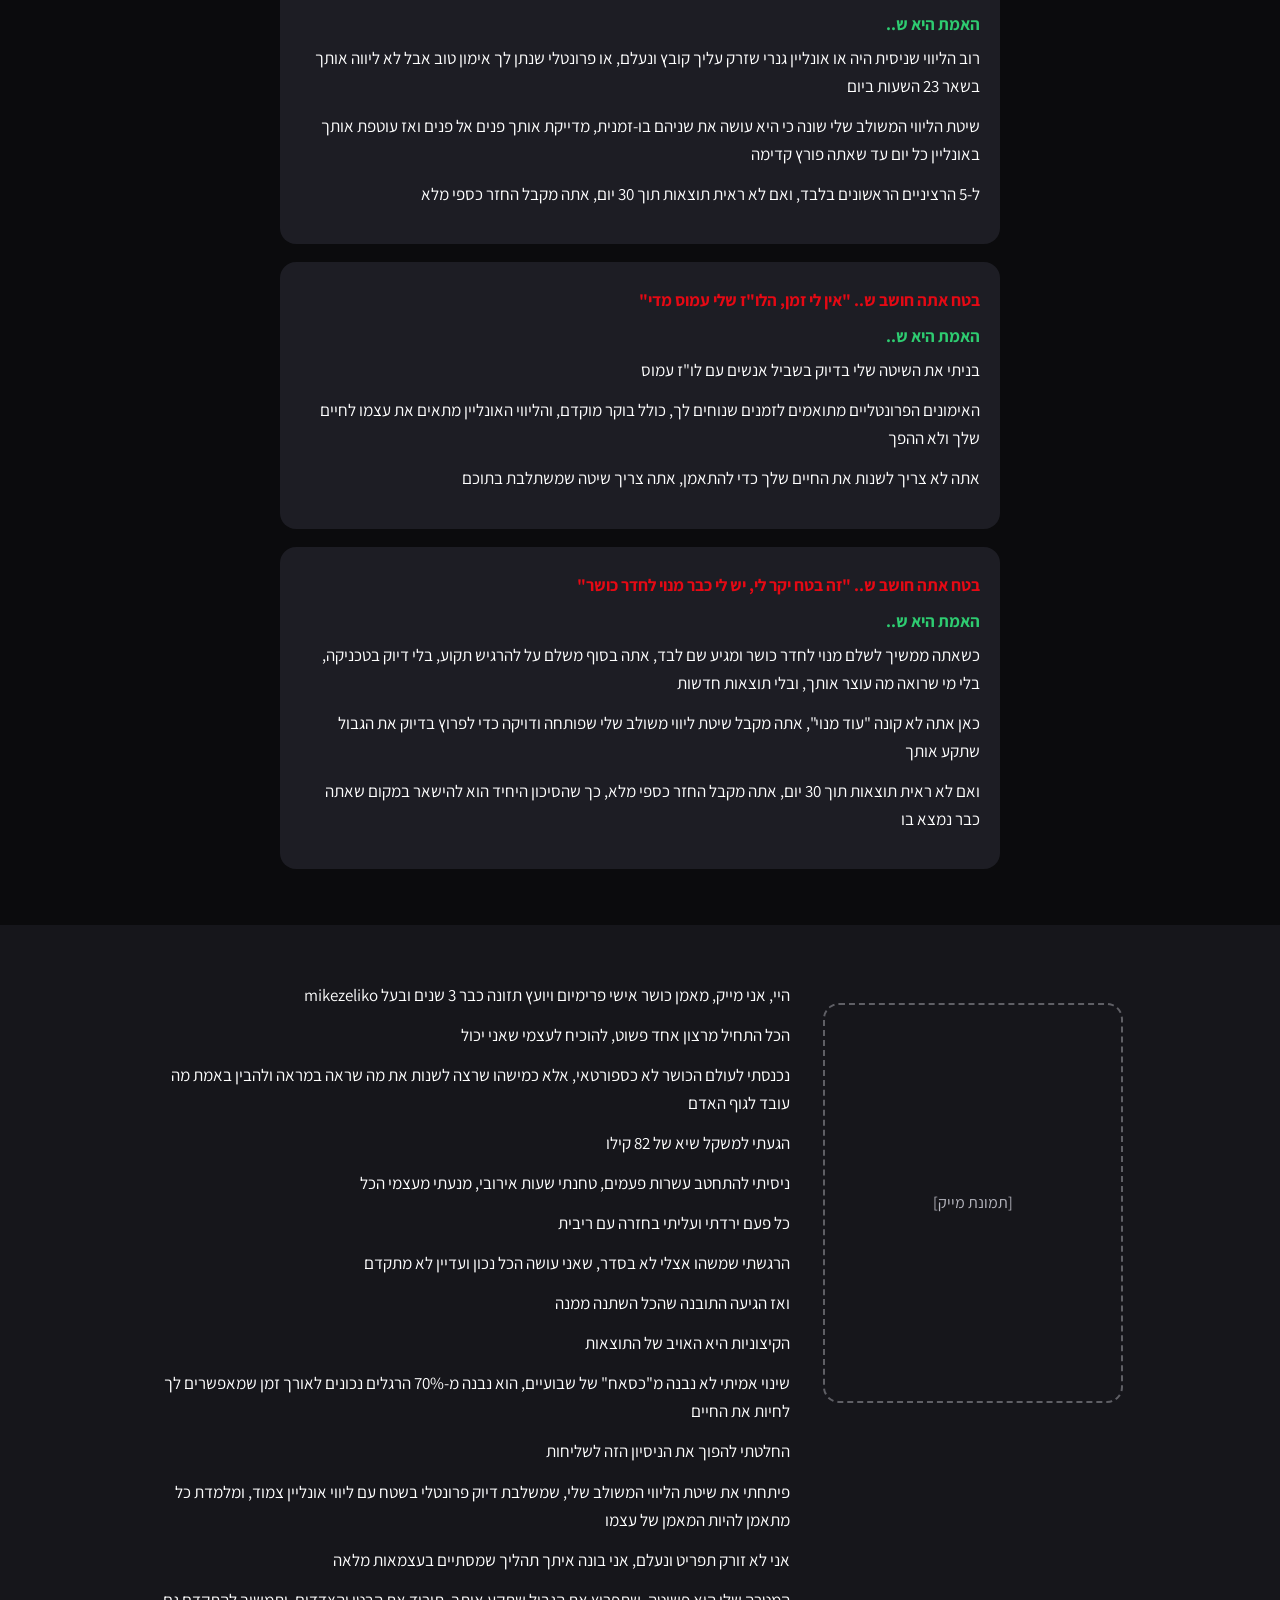
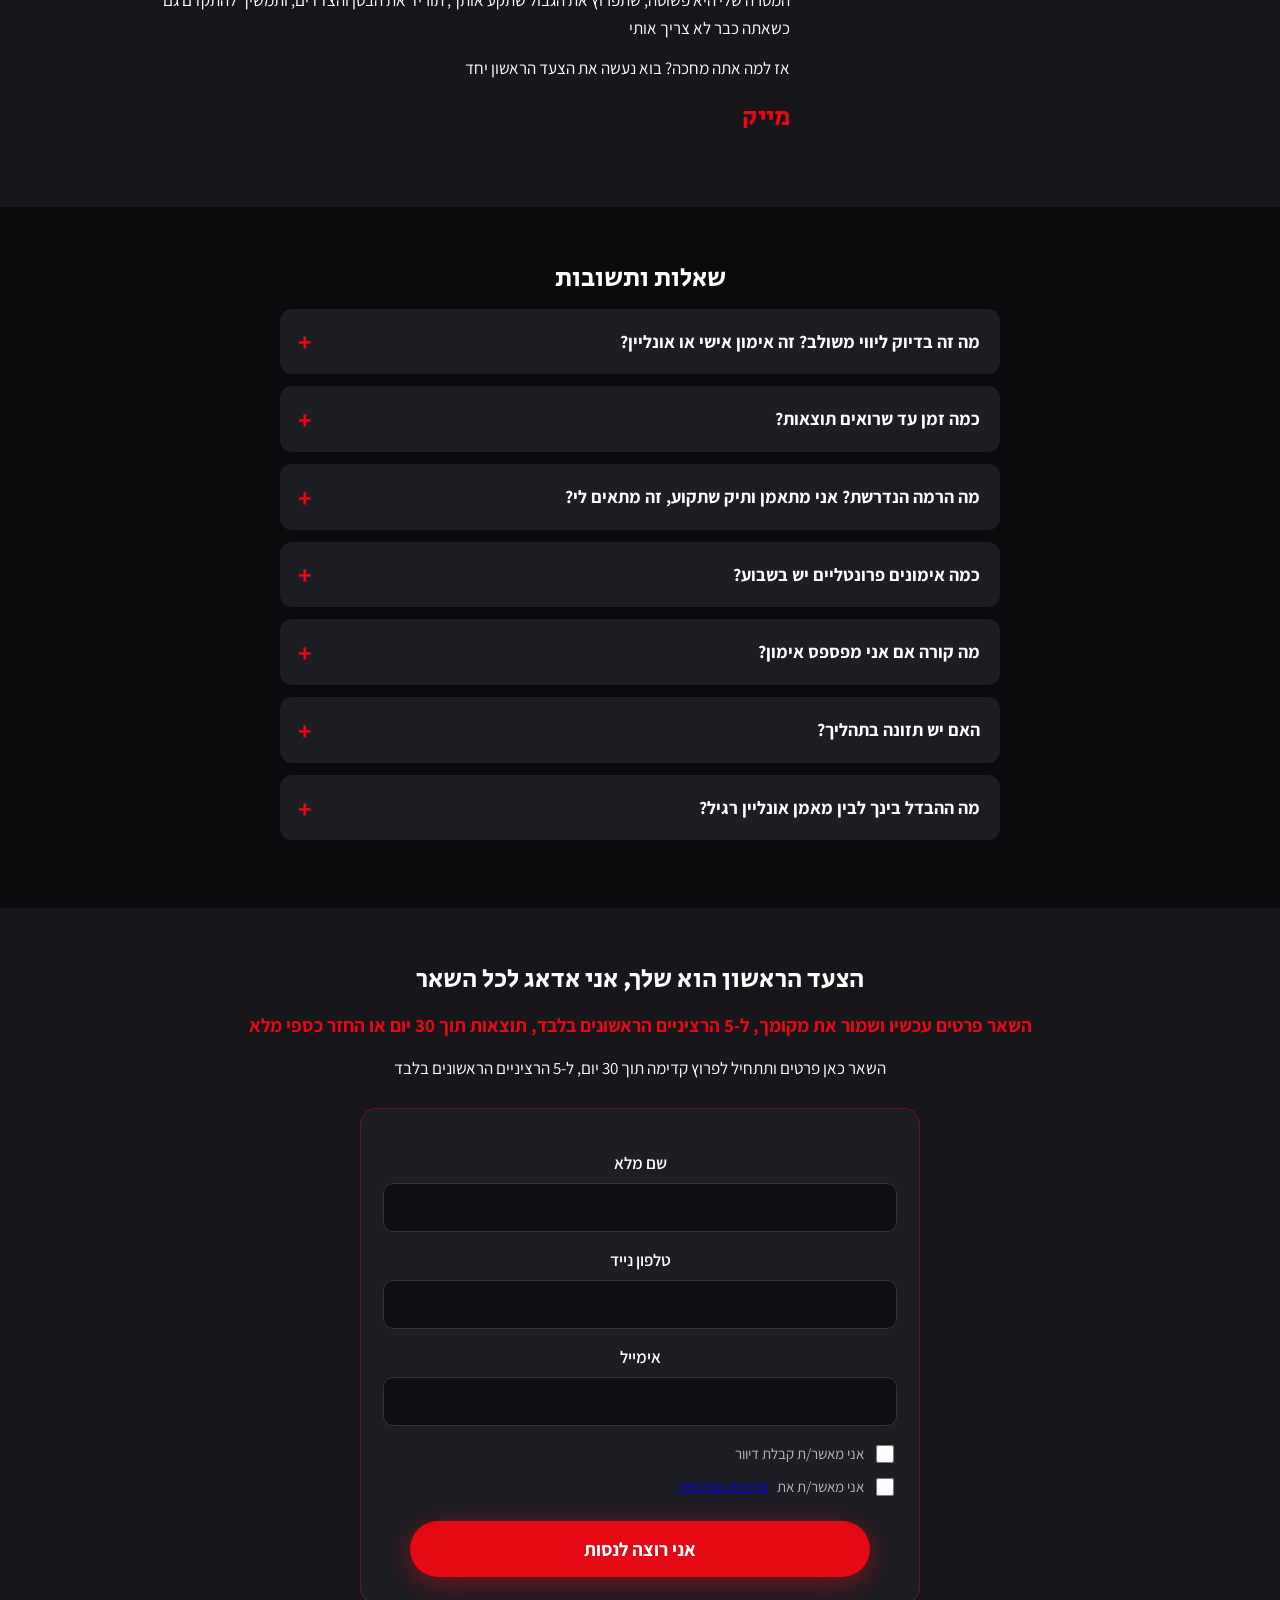
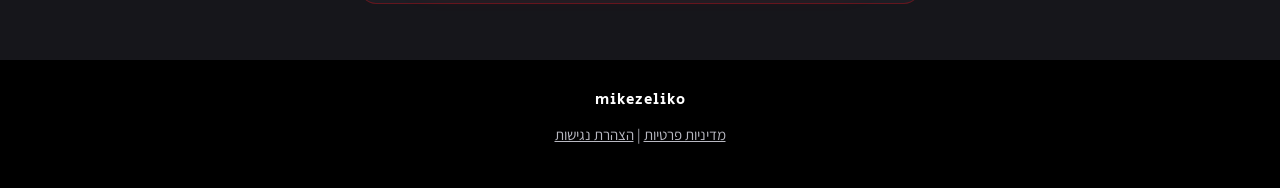
==== commit 1b8549b1: "bot: build mike_zelikovich index.html" ====
--- a/mike_zelikovich/index.html
+++ b/mike_zelikovich/index.html
@@ -31,7 +31,8 @@
 <!-- ============ סקשיין 1: הירו ============ -->
 <section class="hero">
 <div class="inner">
-<div class="media-slot hero-photo" role="img" aria-label="תמונת מייק">[תמונת מייק, מטושטשת בצדדים]</div>
+<img class="hero-photo" src="images/hero.jpg" alt="תמונת המאמן" onerror="this.style.display='none';this.nextElementSibling.style.display='flex'">
+<div class="media-slot hero-photo" style="display:none">[תמונת מייק, מטושטשת בצדדים]</div>
 <div class="hero-text">
 <p class="hero-eyebrow">כבר +60 גברים שהיו תקועים במקום בדיוק כמוך, סוף סוף פרצו קדימה עם הליווי המשולב שלי</p>
 <h1 class="hero-promise">איך תוריד את <span class="accent">הבטן והצדדים</span> ותפרוץ את הגבול שתקע אותך <span class="accent">תוך 30 יום בלבד</span></h1>
@@ -128,7 +129,9 @@
 <h2>מתאמנים אמיתיים, תוצאות אמיתיות</h2>
 <p style="max-width:680px;margin:0 auto;">לפני שאתה שוקל האם להצטרף לליווי, כדאי שתשמע מה יש לגברים שהיו תקועים בדיוק כמוך לספר, הם היו באותה נקודה בדיוק, מתאמנים שנים, לא מתקדמים, רגע לפני להרים ידיים, והיום הם הורידו את הבטן, הגוף שלהם חטוב, הם מרגישים אנרגיה שלא הכירו, ותחושת הפריצה שחיכו לה שנים סוף סוף הגיעה</p>
 <p style="font-weight:700;margin-top:16px;">כמה שניות של הוכחות שישנו לכם את כל מה שחשבתם על ליווי משולב</p>
+<div class="img-set" data-img-set="before-after" data-img-count="6">
 <div class="media-slot tall">[פלייסהולדר: קרוסלת לפני אחרי]</div>
+</div>
 <a class="cta" href="#form-2">גם אני רוצה שינוי</a>
 </div>
 </section>
@@ -137,7 +140,9 @@
 <section class="section tint">
 <div class="inner center">
 <h2>מתאמנים כותבים לי</h2>
+<div class="img-set chat-set" data-img-set="chat" data-img-count="6">
 <div class="media-slot tall">[פלייסהולדר: תמונות צ'אטים אמיתיים]</div>
+</div>
 <a class="cta" href="#form-3">תוצאות תוך 30 יום או החזר כספי מלא</a>
 </div>
 </section>
@@ -215,7 +220,8 @@
 <!-- ============ סקשיין 12: מכתב אישי מהמאמן ============ -->
 <section class="section tint letter">
 <div class="inner">
-<div class="media-slot letter-photo" role="img" aria-label="תמונת מייק">[תמונת מייק]</div>
+<img class="letter-photo" src="images/letter.jpg" alt="תמונת המאמן" onerror="this.style.display='none';this.nextElementSibling.style.display='flex'">
+<div class="media-slot letter-photo" style="display:none">[תמונת מייק]</div>
 <div class="letter-text">
 <p>היי, אני מייק, מאמן כושר אישי פרימיום ויועץ תזונה כבר 3 שנים ובעל mikezeliko</p>
 <p>הכל התחיל מרצון אחד פשוט, להוכיח לעצמי שאני יכול</p>
@@ -298,11 +304,11 @@
 
 <!-- ============ סקשיין 15: פוטר ============ -->
 <footer>
-<div class="logo-slot">mikezeliko</div>
+<img class="logo-img" src="images/logo.jpg" alt="mikezeliko" onerror="this.style.display='none';this.nextElementSibling.style.display='block'">
+<div class="logo-slot" style="display:none">mikezeliko</div>
 <p><a href="./privacy.html">מדיניות פרטיות</a> | <a href="./accessibility.html">הצהרת נגישות</a></p>
 <!-- [תוסף נגישות מוטמע בדף - להוסיף סקריפט ספק בשלב ההשקה] -->
 </footer>
-
 </main>
 <script src="../assets/app.js"></script>
 </body>
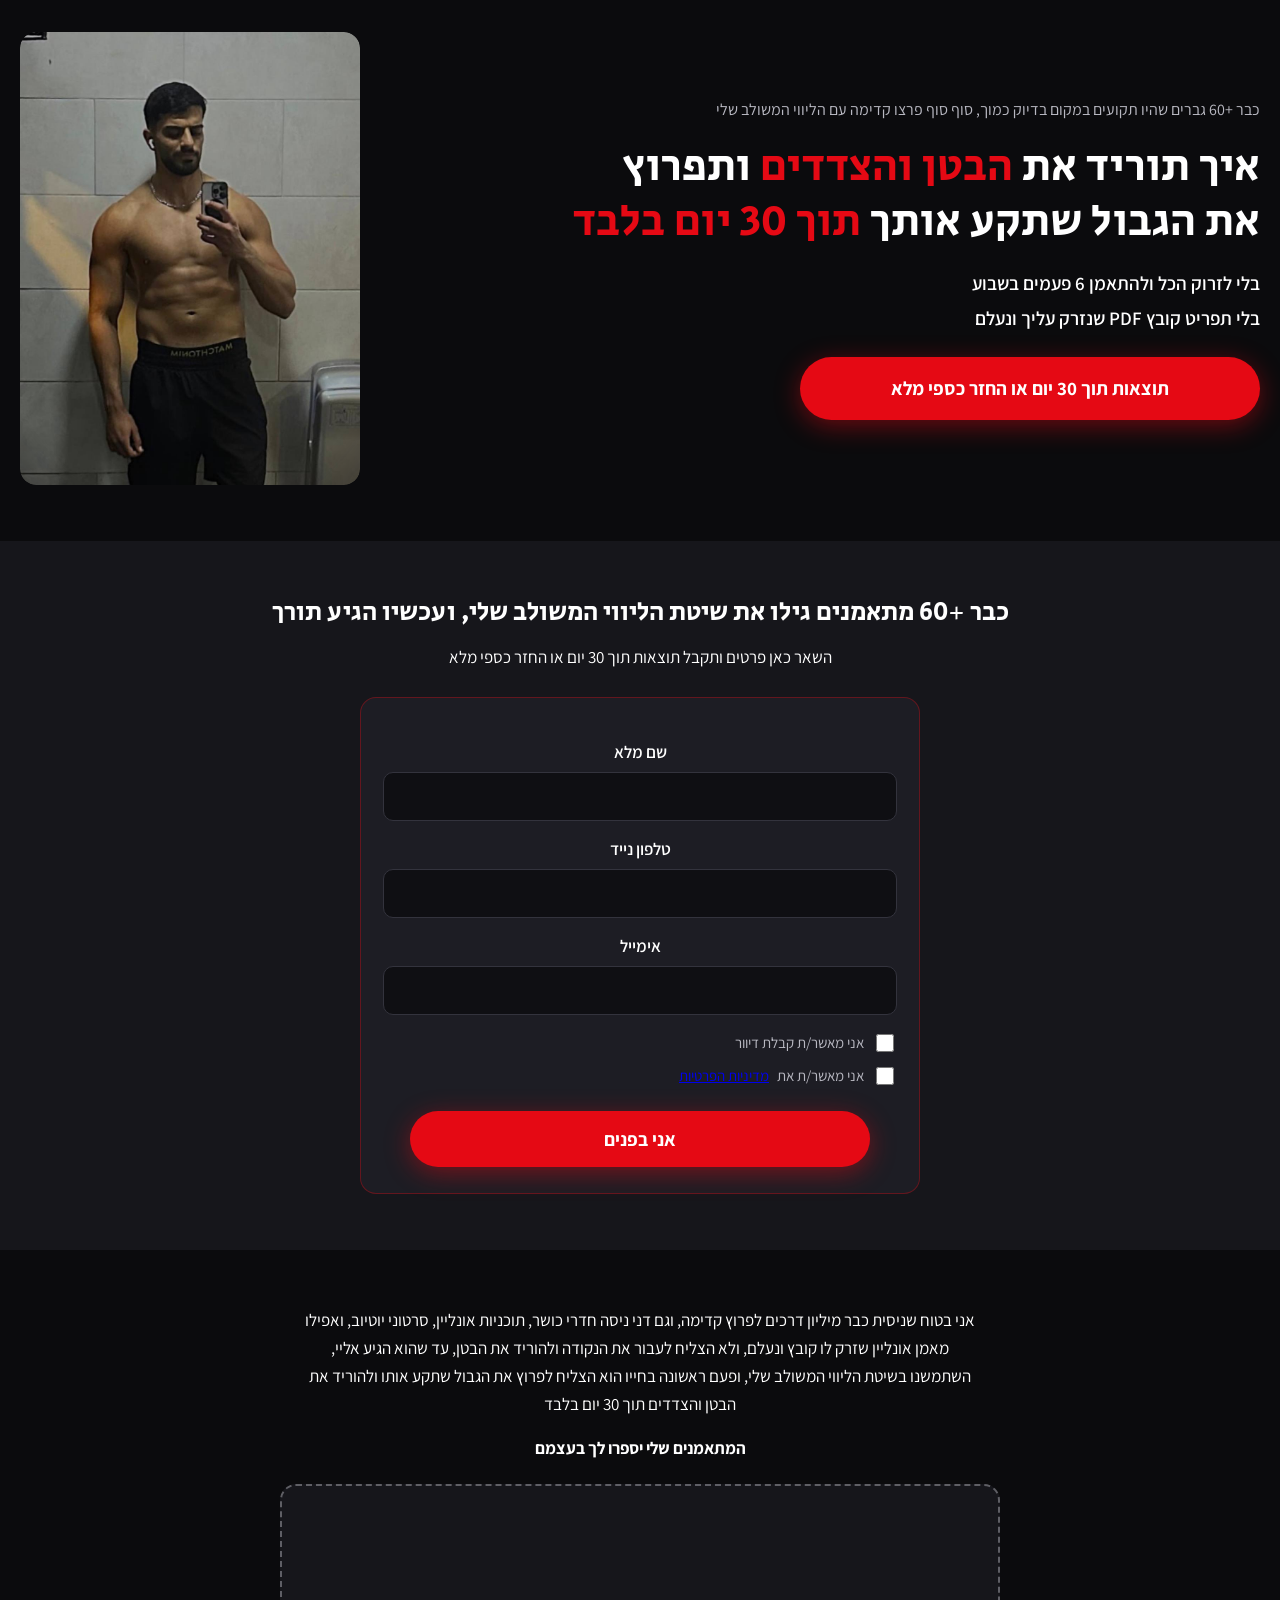
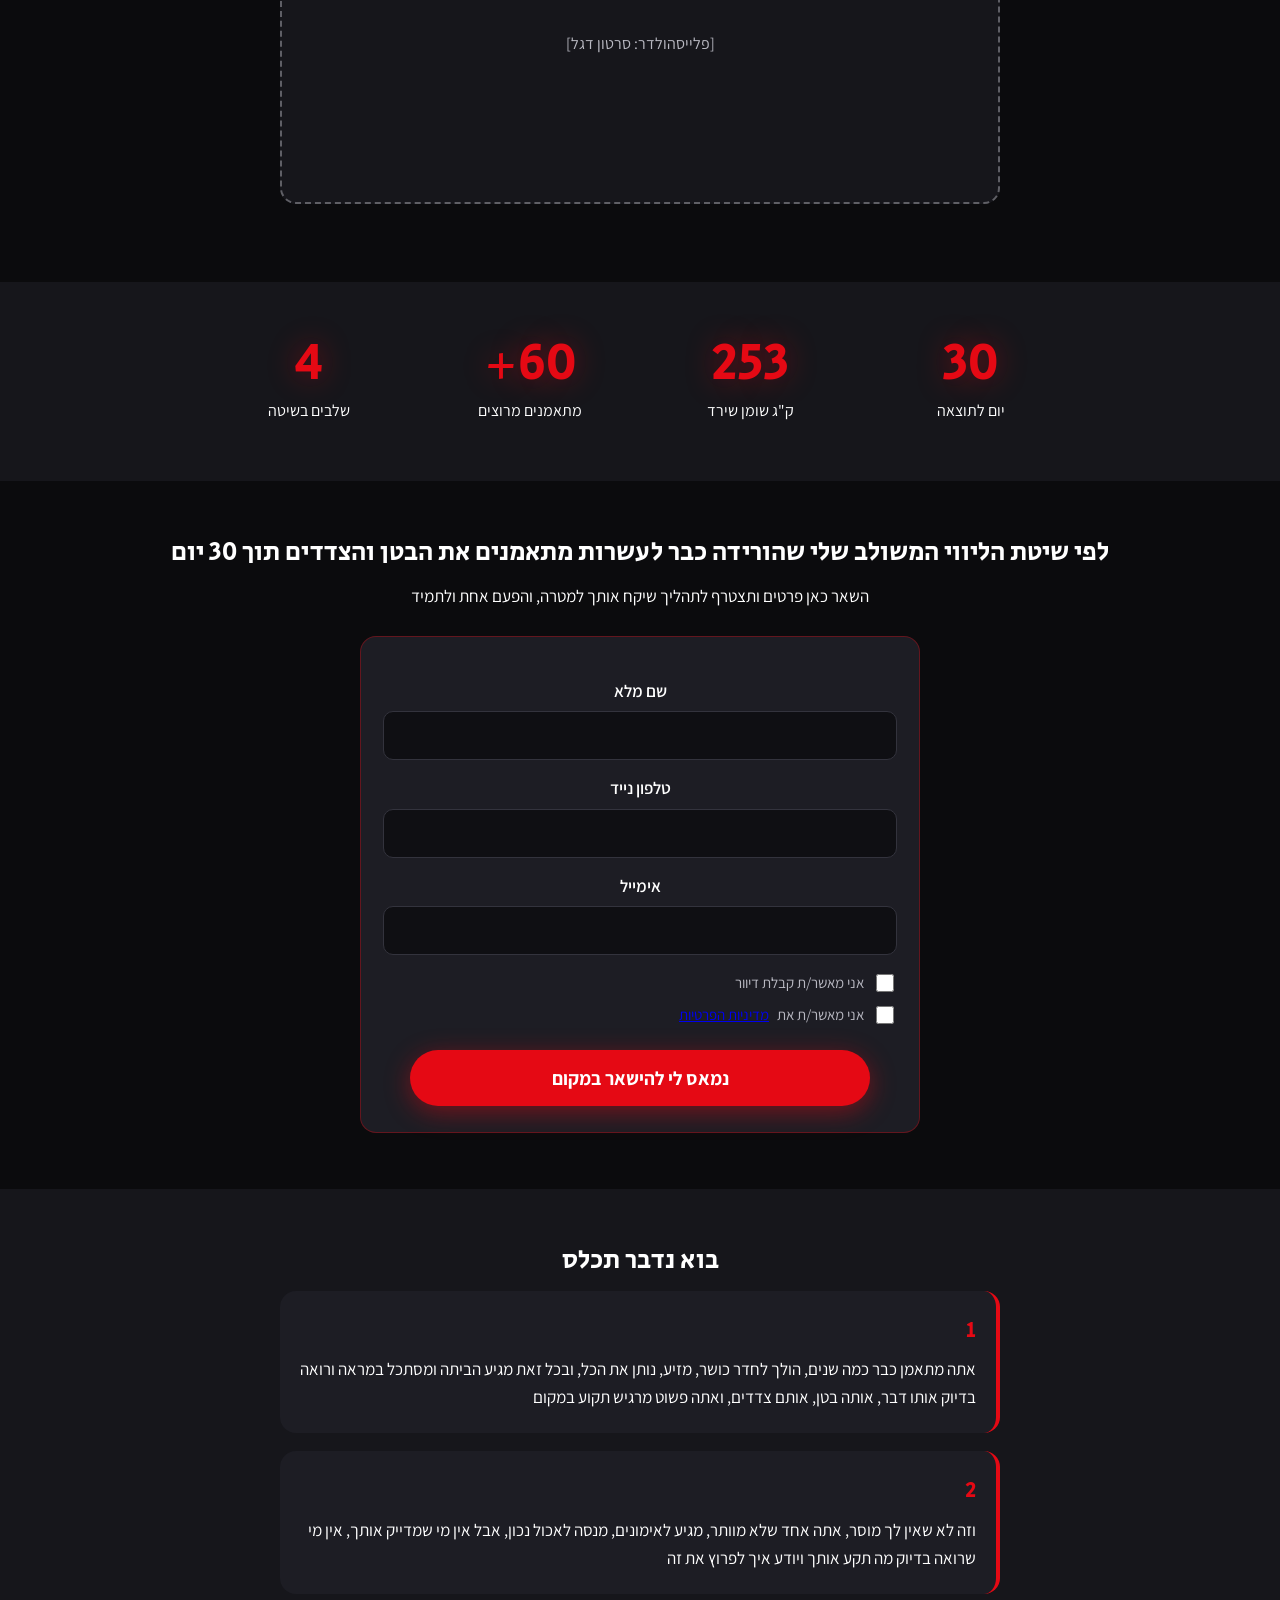
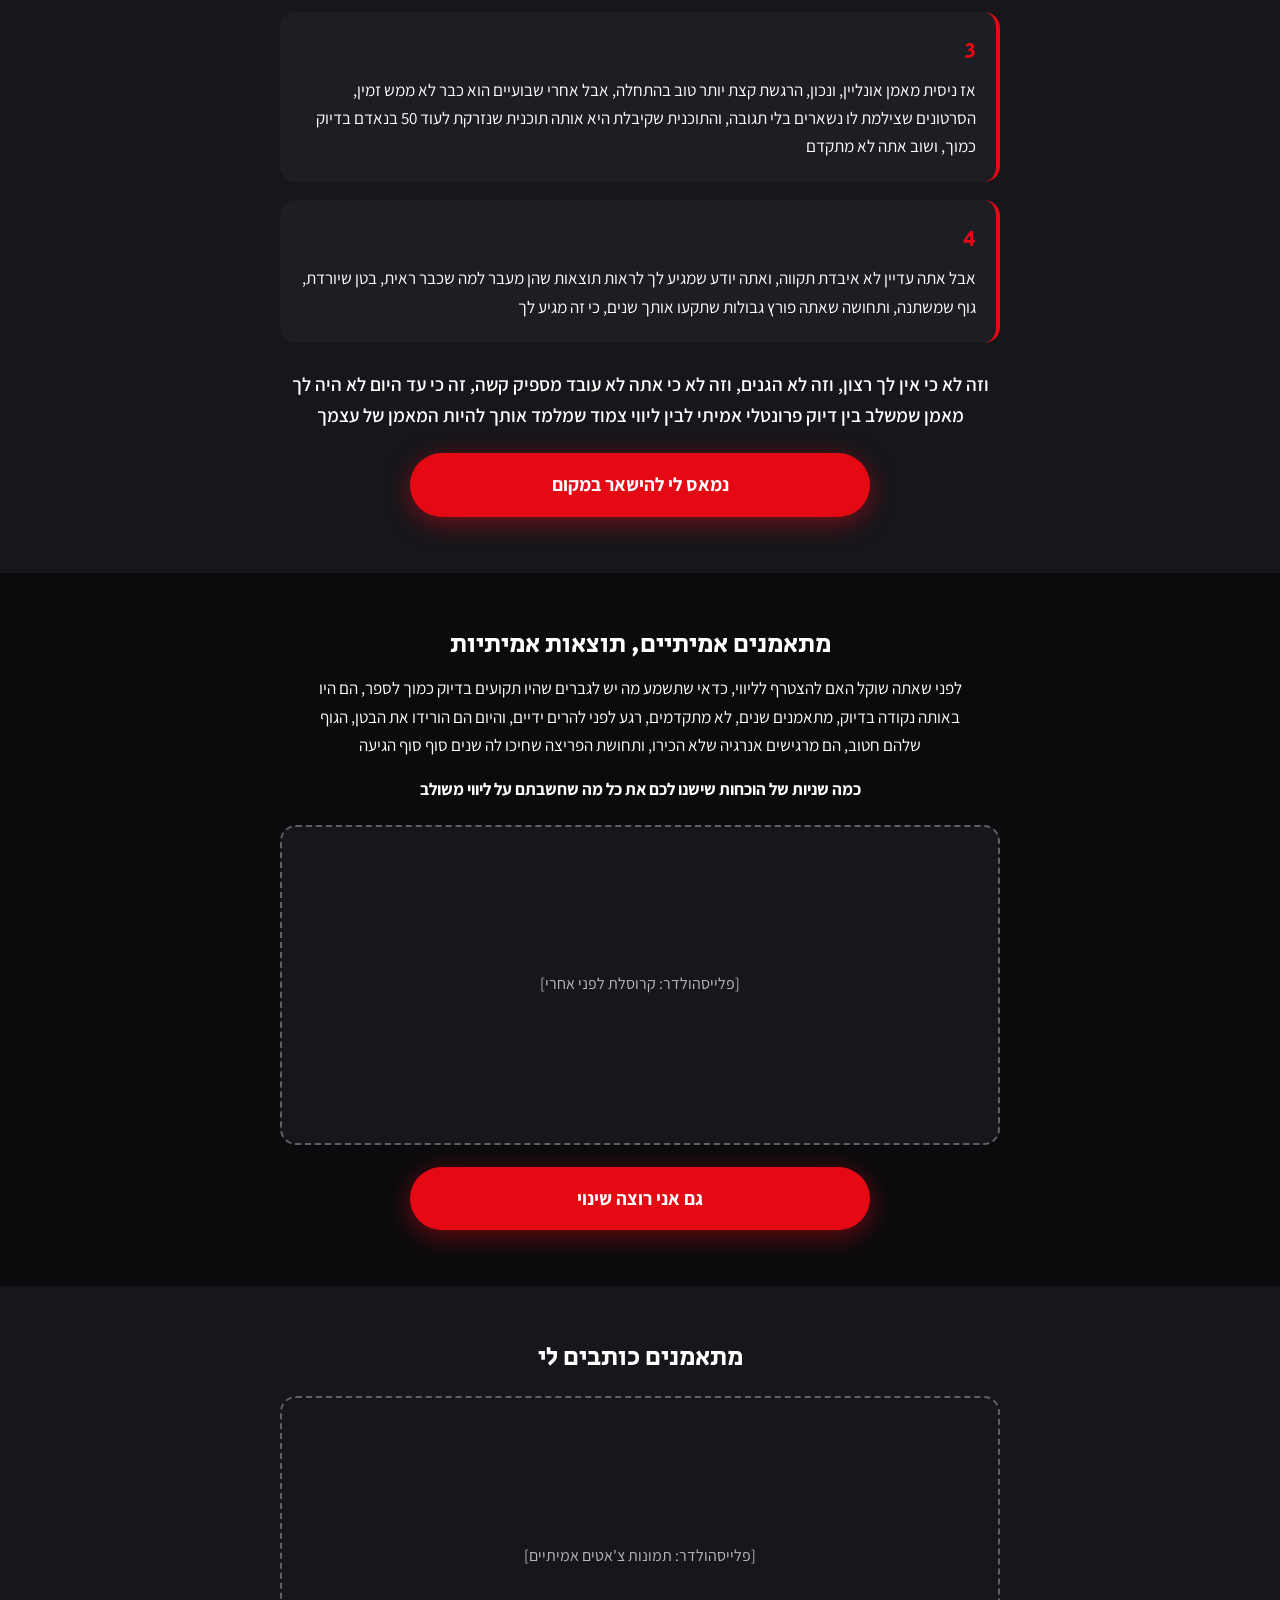
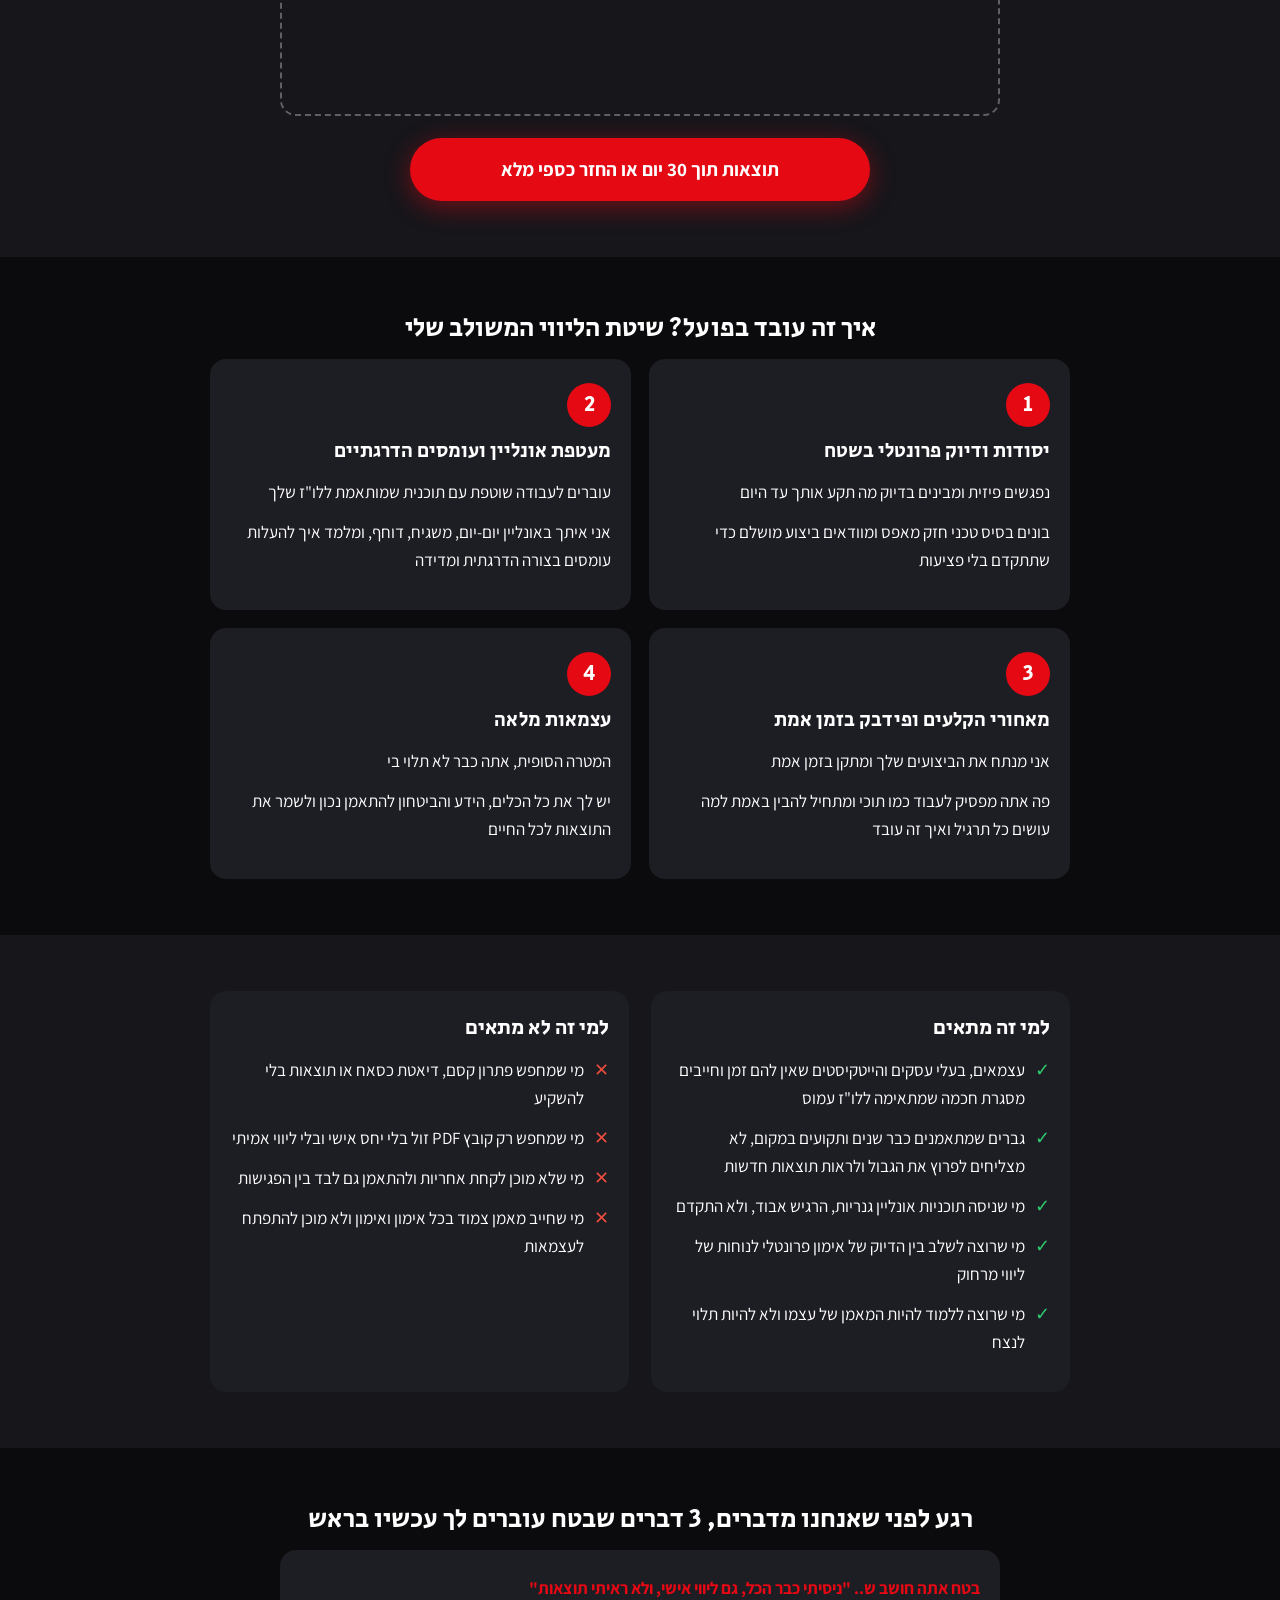
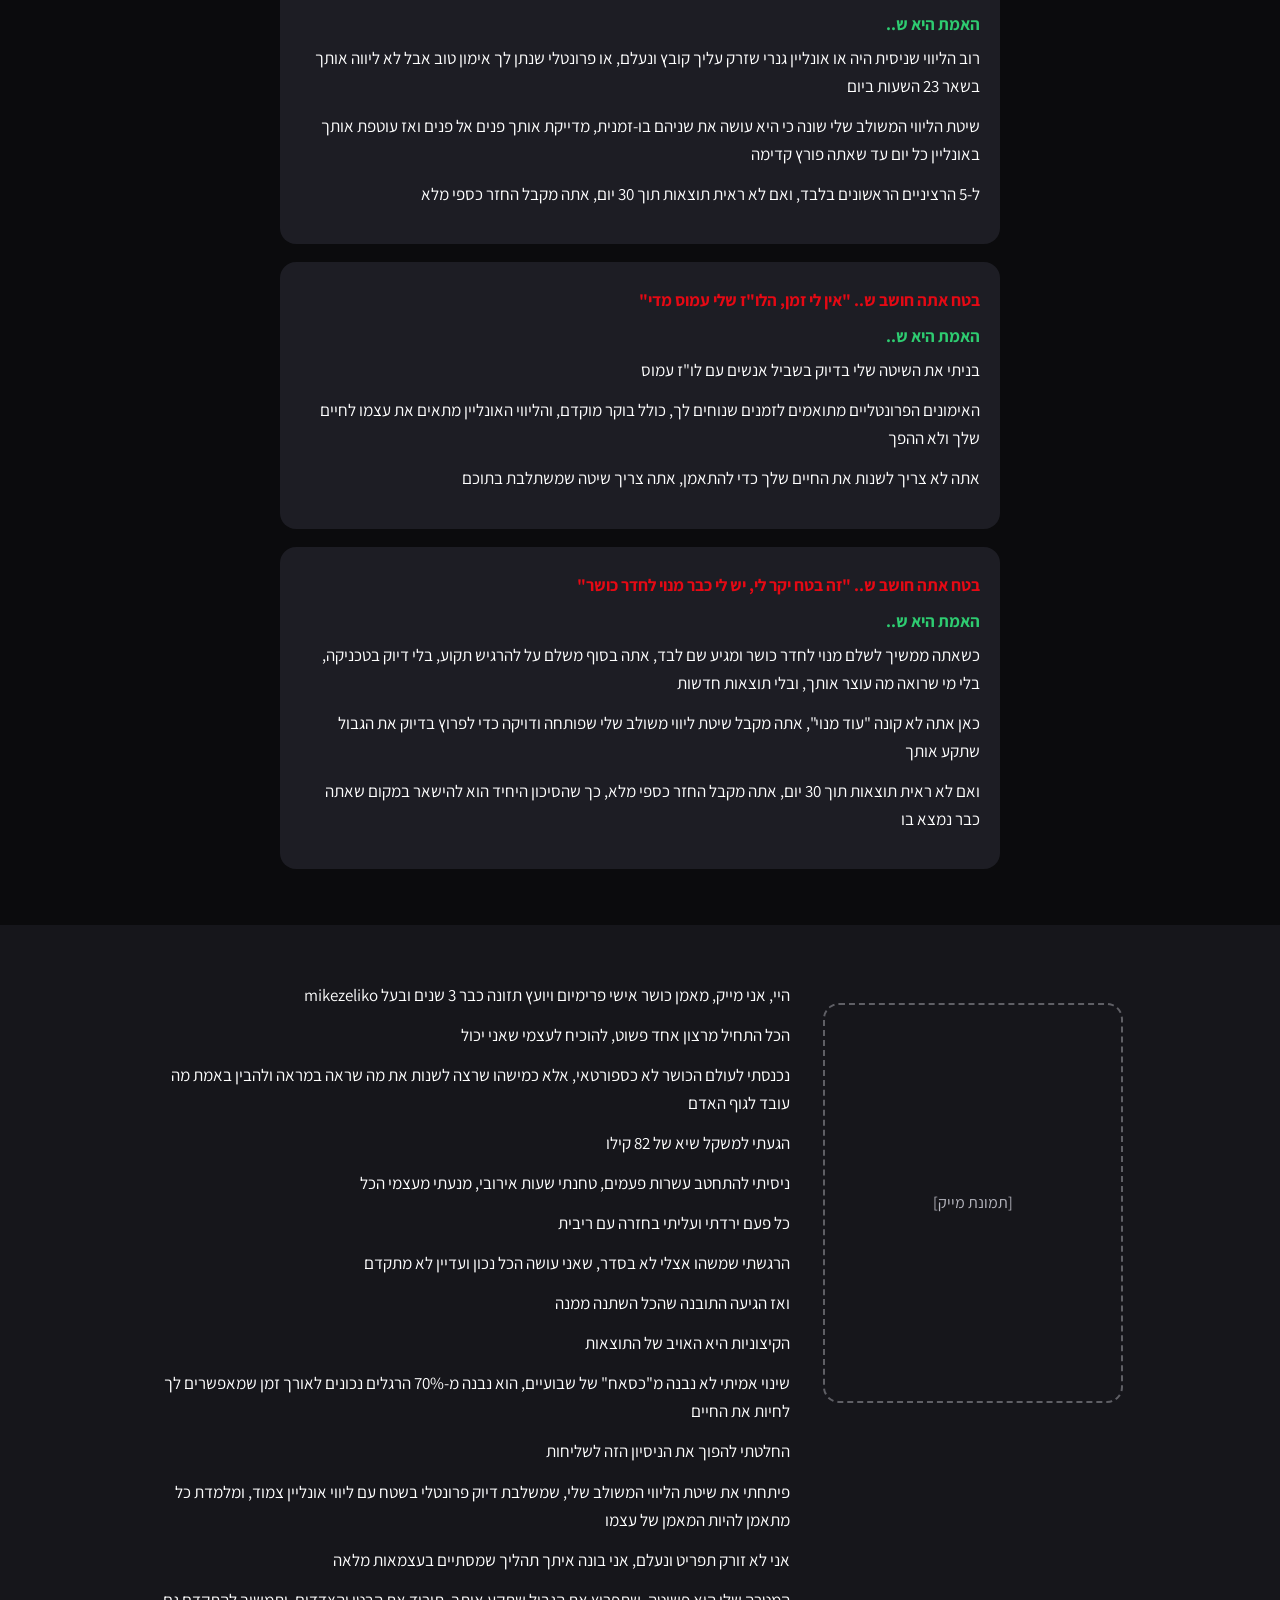
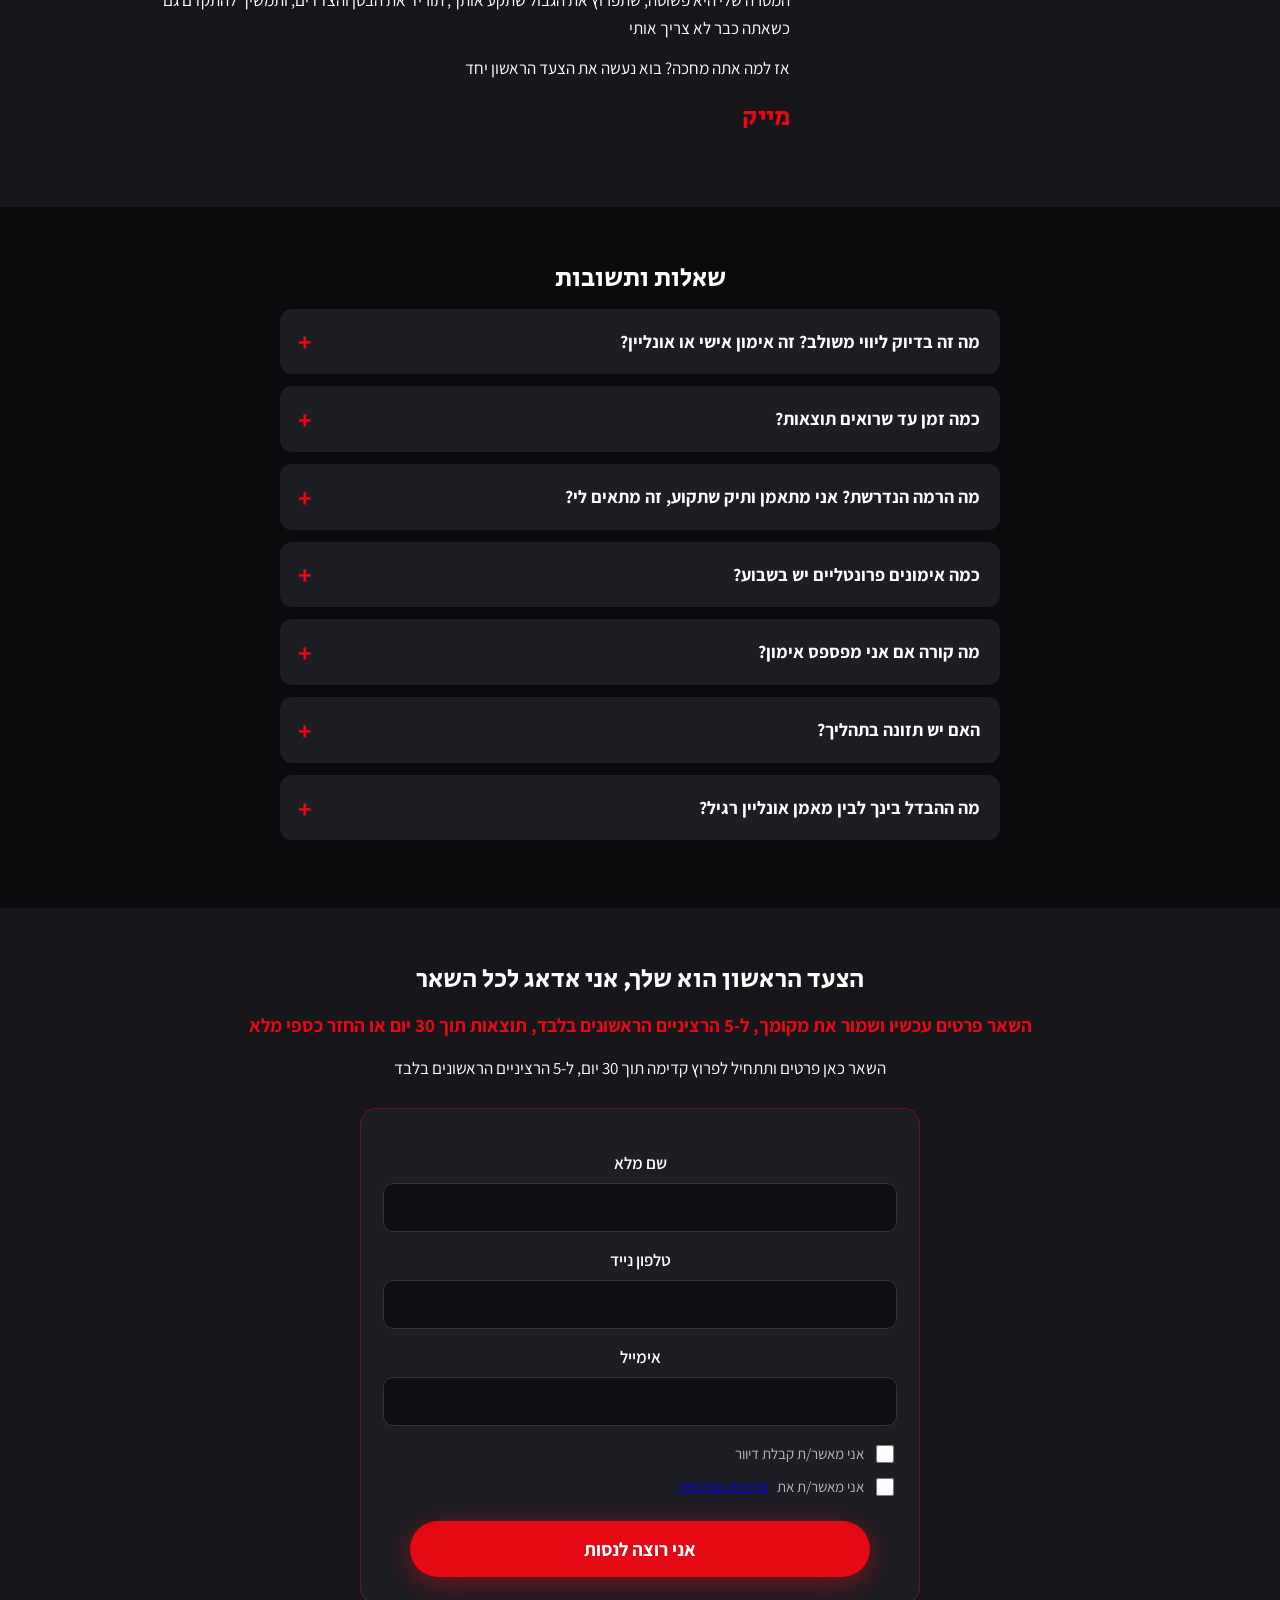
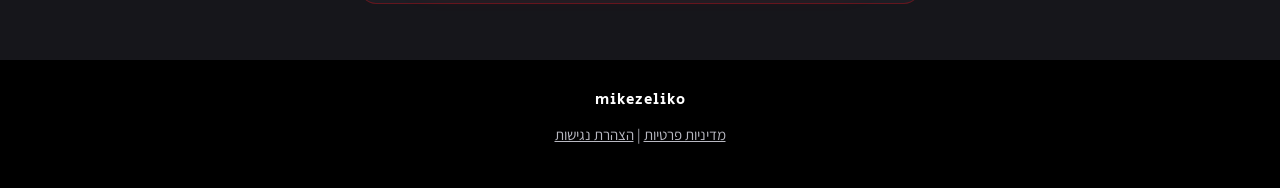
==== commit 6f8678f7: "bot: build mike_zelikovich index.html" ====
--- a/mike_zelikovich/index.html
+++ b/mike_zelikovich/index.html
@@ -20,7 +20,7 @@
 }
 </style>
 <script>
-window.LEAD_WEBHOOK_URL = "";
+window.LEAD_WEBHOOK_URL = "https://hook.us2.make.com/m1bjvbo0eclploauadlnleio02pllvty";
 window.TRAINER_SLUG = "mike_zelikovich";
 </script>
 </head>
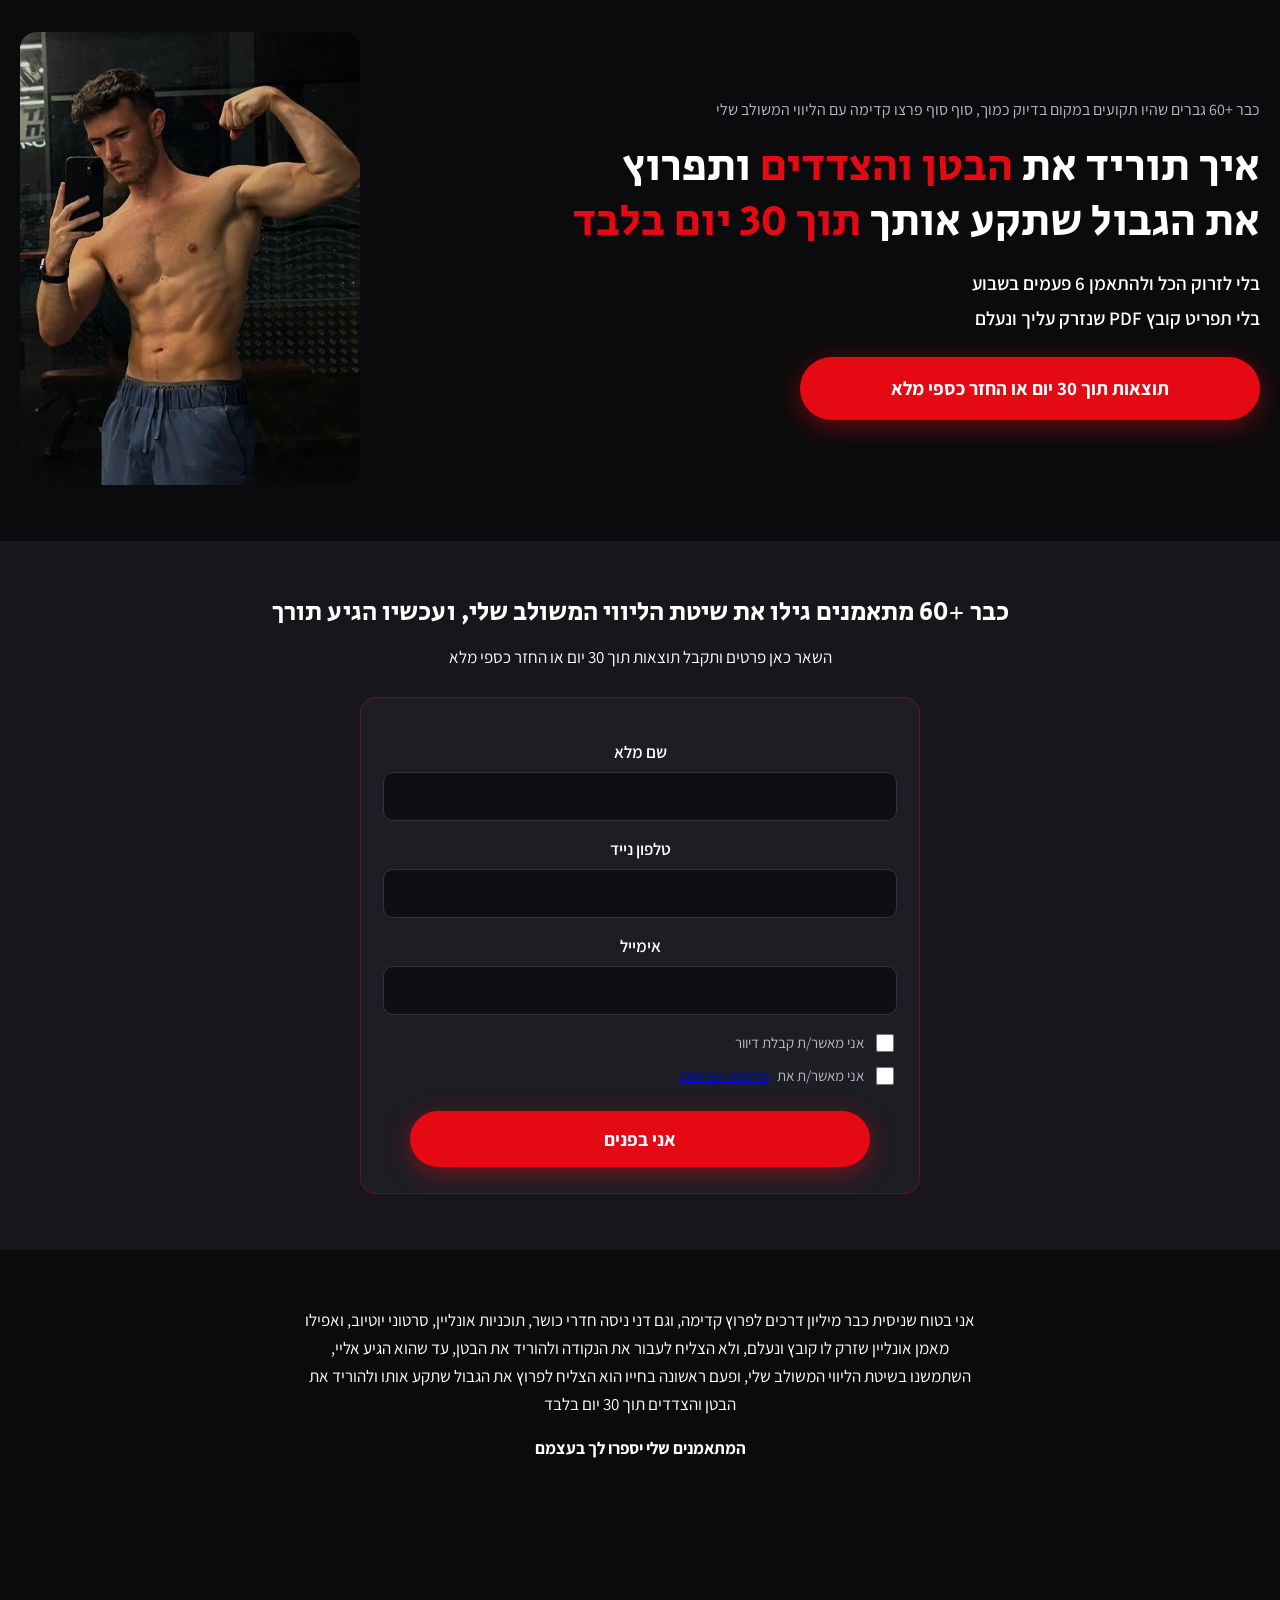
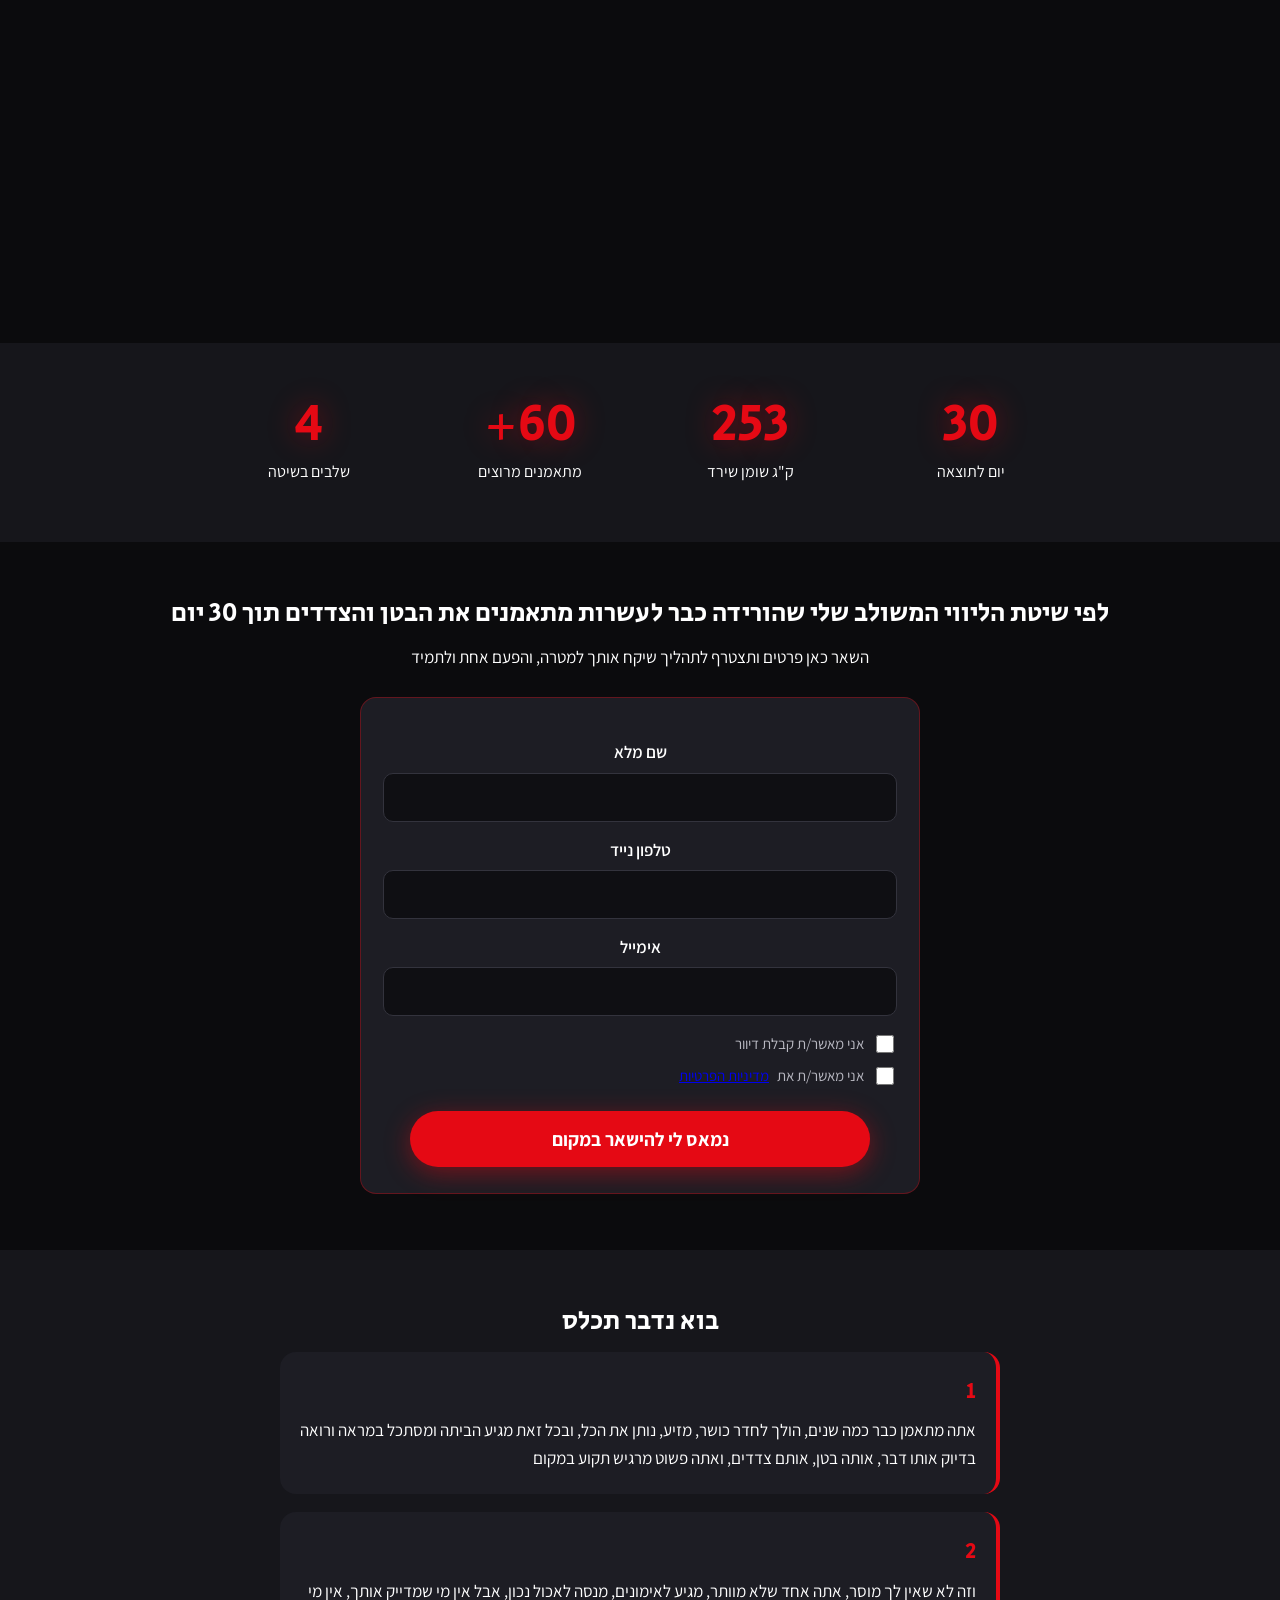
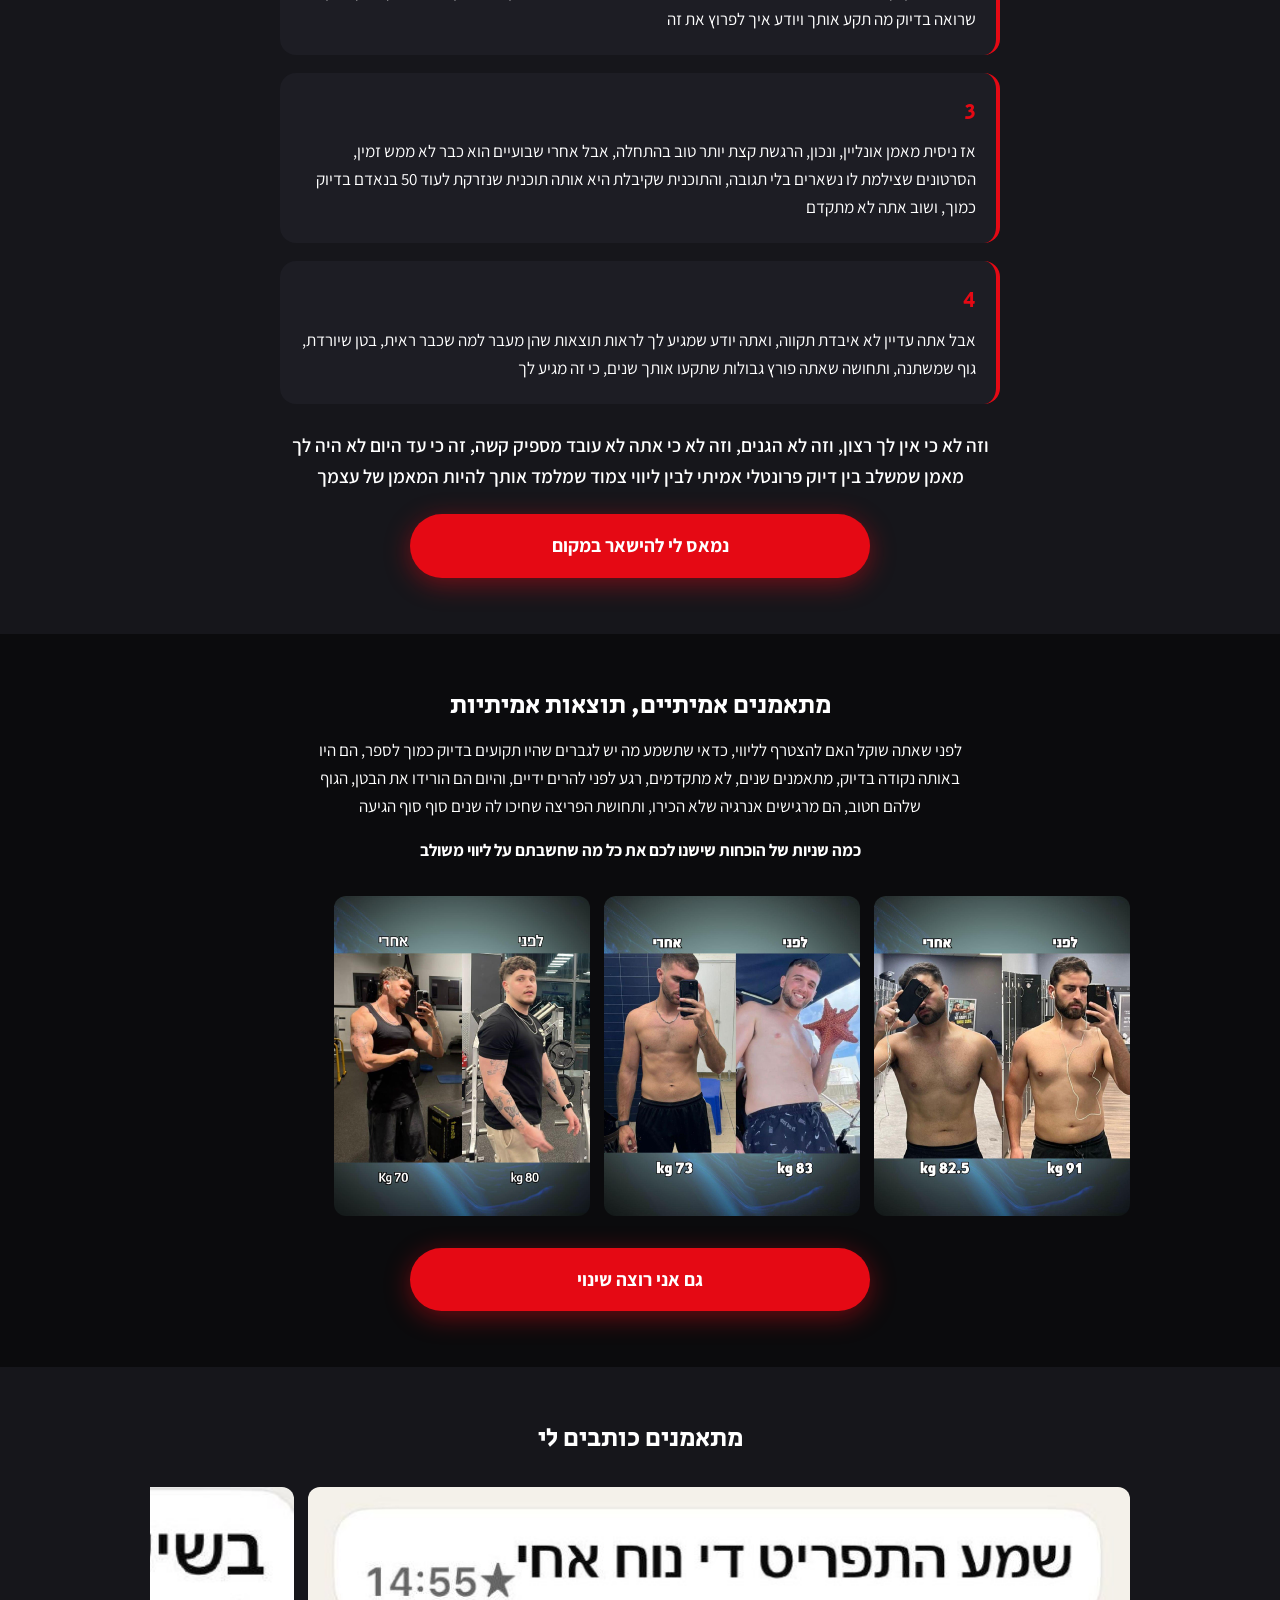
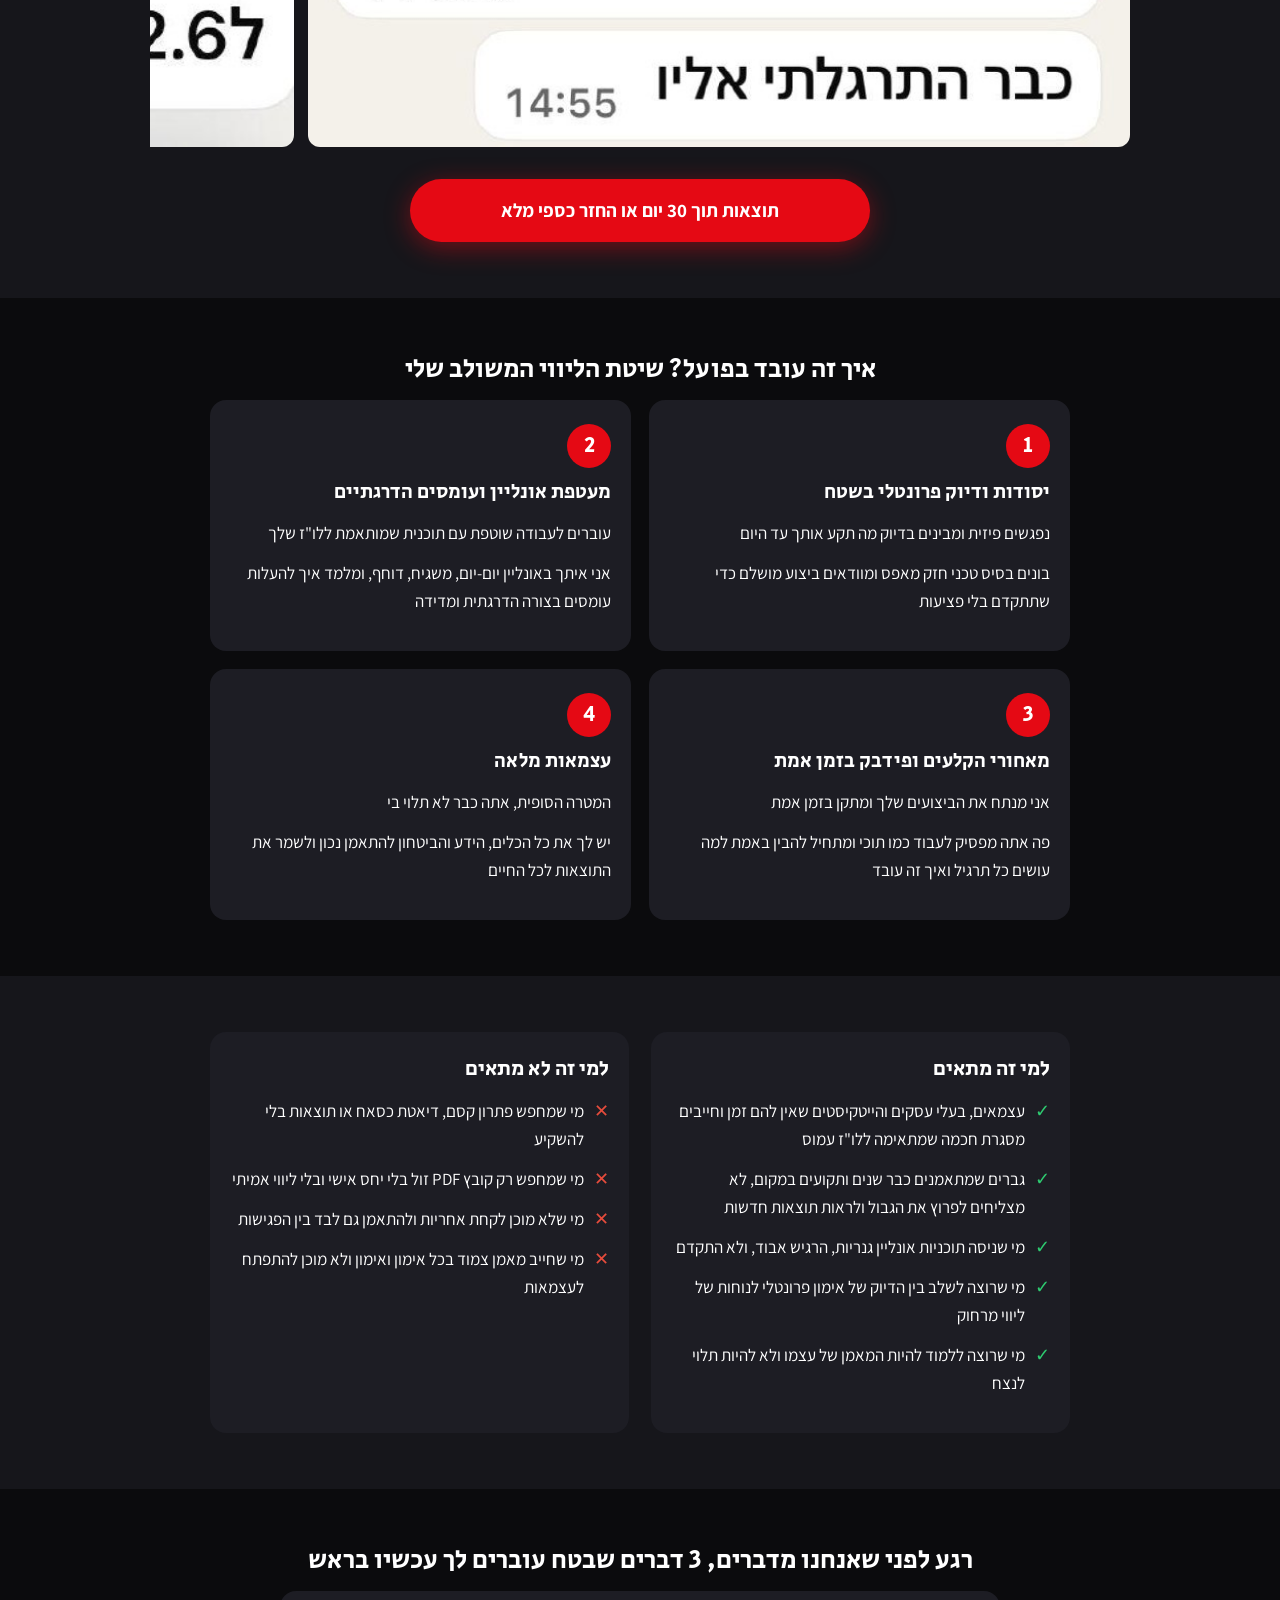
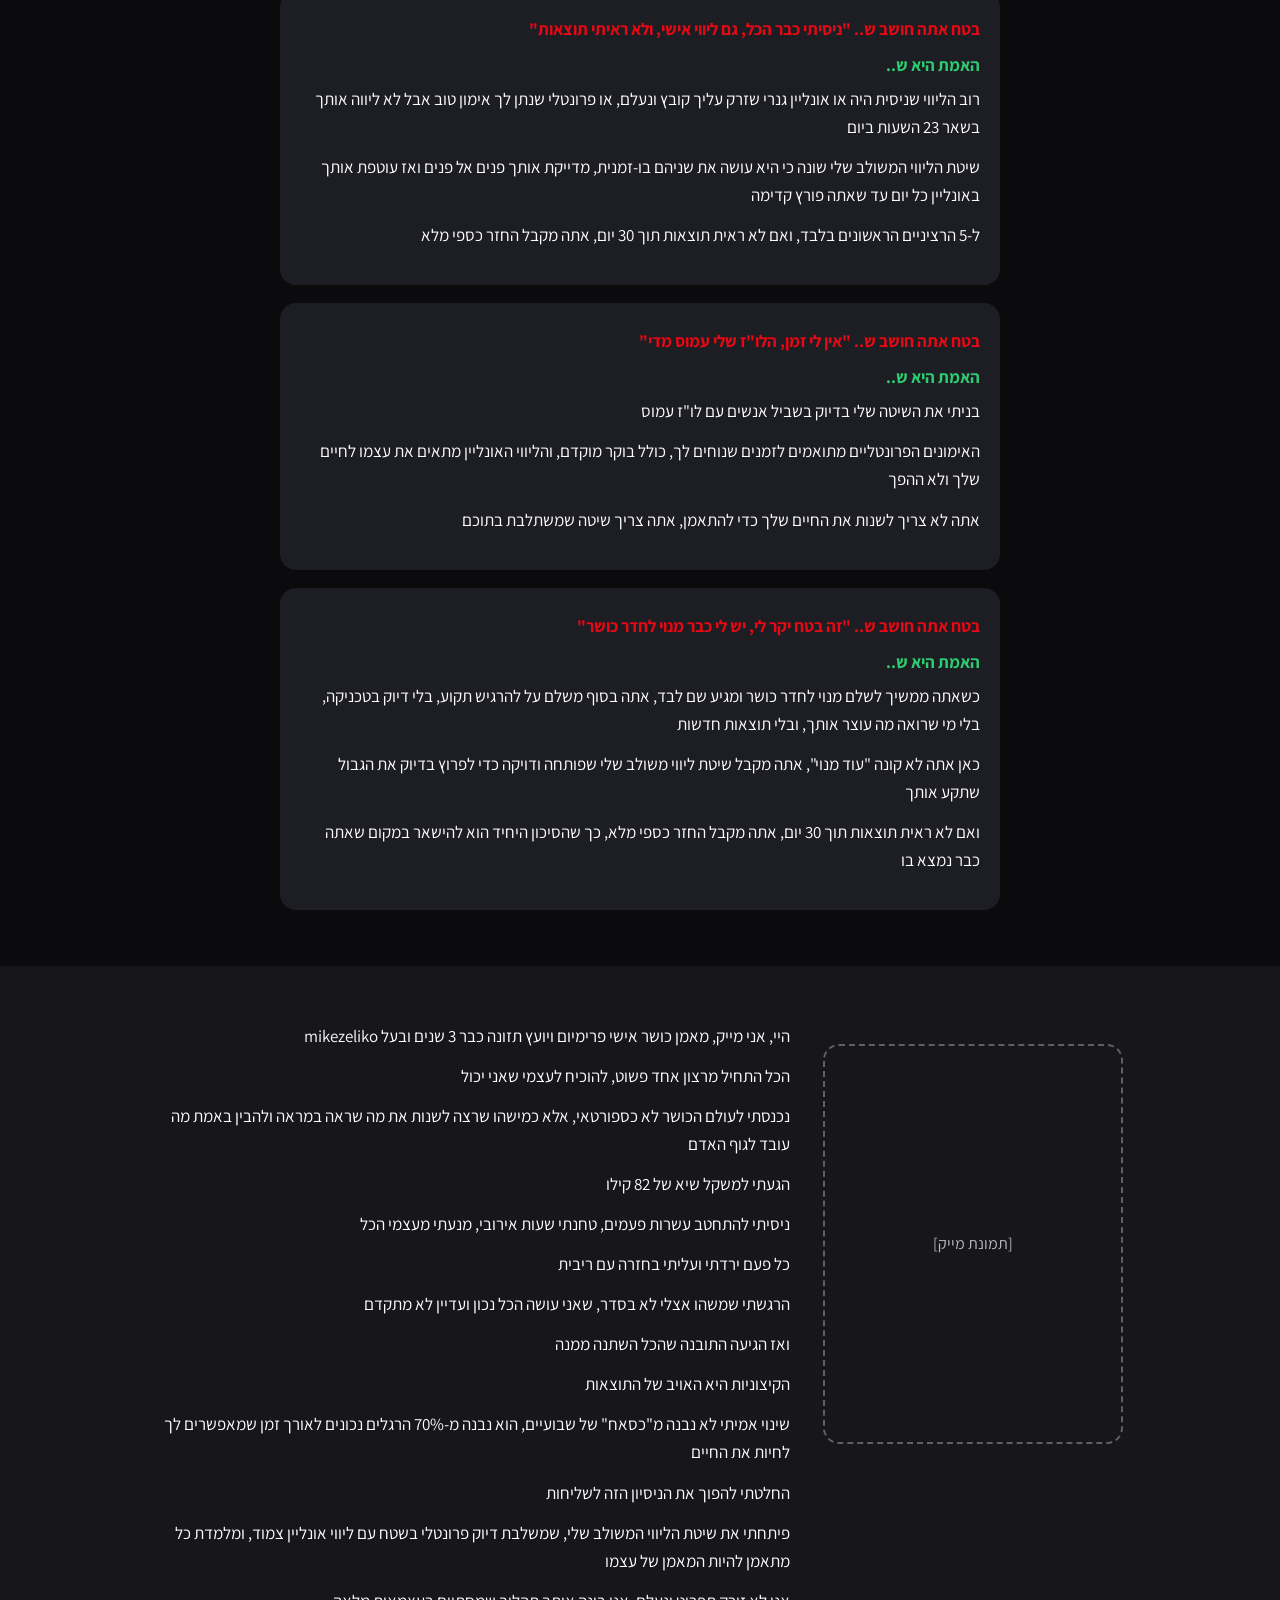
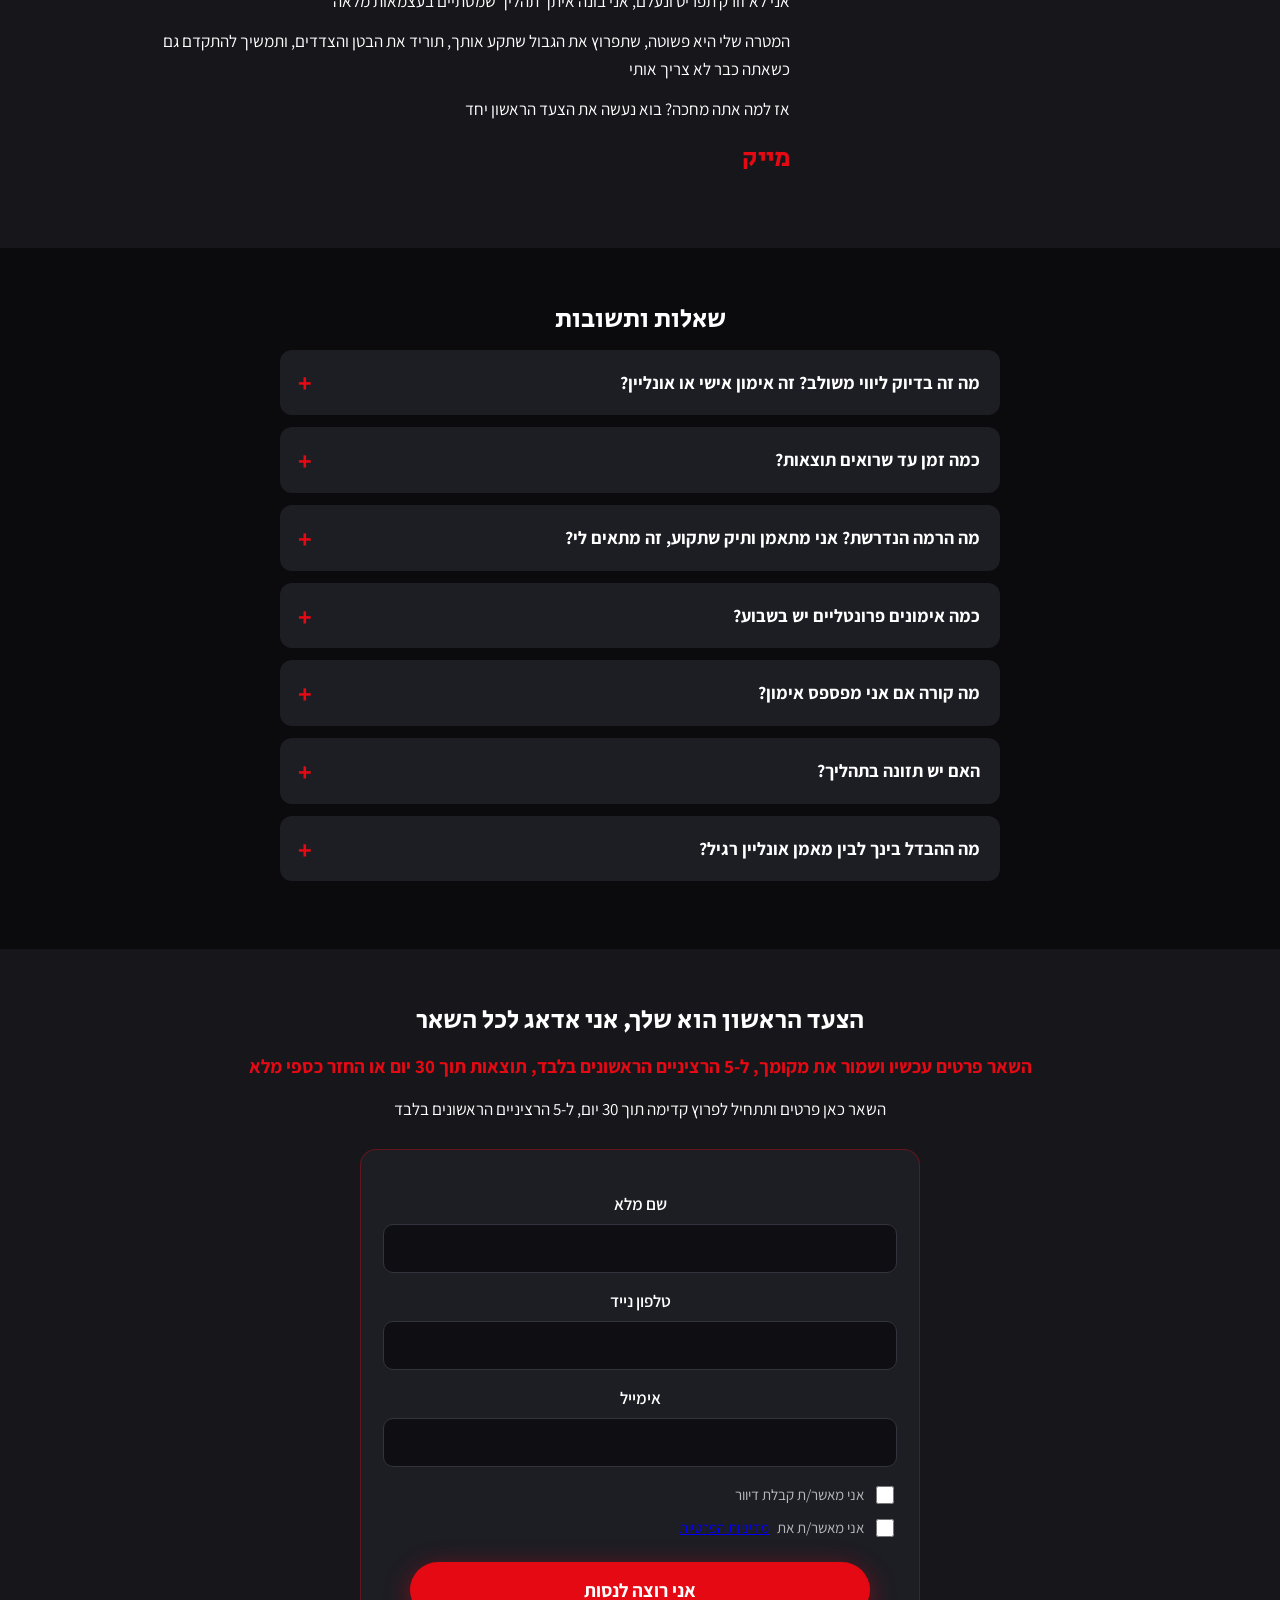
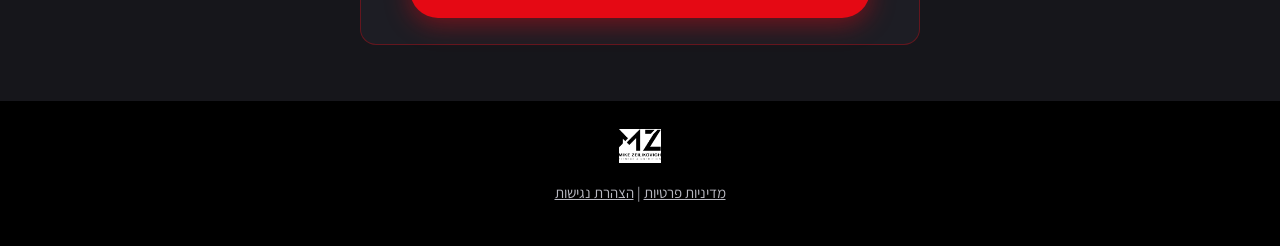
==== commit d0598ba7: "bot: build mike_zelikovich index.html" ====
--- a/mike_zelikovich/index.html
+++ b/mike_zelikovich/index.html
@@ -21,6 +21,7 @@
 </style>
 <script>
 window.LEAD_WEBHOOK_URL = "https://hook.us2.make.com/m1bjvbo0eclploauadlnleio02pllvty";
+/* Make webhook, to be wired in the lead-capture step */
 window.TRAINER_SLUG = "mike_zelikovich";
 </script>
 </head>
@@ -71,7 +72,7 @@
 <div class="inner center">
 <p style="max-width:680px;margin:0 auto;">אני בטוח שניסית כבר מיליון דרכים לפרוץ קדימה, וגם דני ניסה חדרי כושר, תוכניות אונליין, סרטוני יוטיוב, ואפילו מאמן אונליין שזרק לו קובץ ונעלם, ולא הצליח לעבור את הנקודה ולהוריד את הבטן, עד שהוא הגיע אליי, השתמשנו בשיטת הליווי המשולב שלי, ופעם ראשונה בחייו הוא הצליח לפרוץ את הגבול שתקע אותו ולהוריד את הבטן והצדדים תוך 30 יום בלבד</p>
 <p style="font-weight:700;margin-top:16px;">המתאמנים שלי יספרו לך בעצמם</p>
-<div class="media-slot tall">[פלייסהולדר: סרטון דגל]</div>
+<iframe style="width:100%;max-width:720px;aspect-ratio:16/9;border:0;border-radius:16px" src="https://www.youtube.com/embed/CTr9pKl3jfQ" title="סרטון דגל" allow="accelerometer; encrypted-media; gyroscope; picture-in-picture" allowfullscreen loading="lazy"></iframe>
 </div>
 </section>
 
--- a/assets/style.css
+++ b/assets/style.css
@@ -284,3 +284,23 @@
   html { scroll-behavior: auto; }
   *, *::before, *::after { animation: none !important; transition: none !important; }
 }
+
+/* ---------- Real images with graceful fallback ---------- */
+img.hero-photo, img.letter-photo { object-fit: cover; display: block; }
+.img-set {
+  display: flex; gap: 14px;
+  overflow-x: auto;
+  scroll-snap-type: x mandatory;
+  -webkit-overflow-scrolling: touch;
+  padding: 10px 0;
+  margin: 22px 0;
+}
+.img-set .set-img {
+  height: 320px; width: auto;
+  border-radius: 12px;
+  flex: none;
+  scroll-snap-align: center;
+}
+.img-set.chat-set .set-img { height: 260px; }
+.img-set .media-slot { flex: 1; margin: 0; }
+footer .logo-img { height: 34px; display: inline-block; margin-bottom: 10px; }
